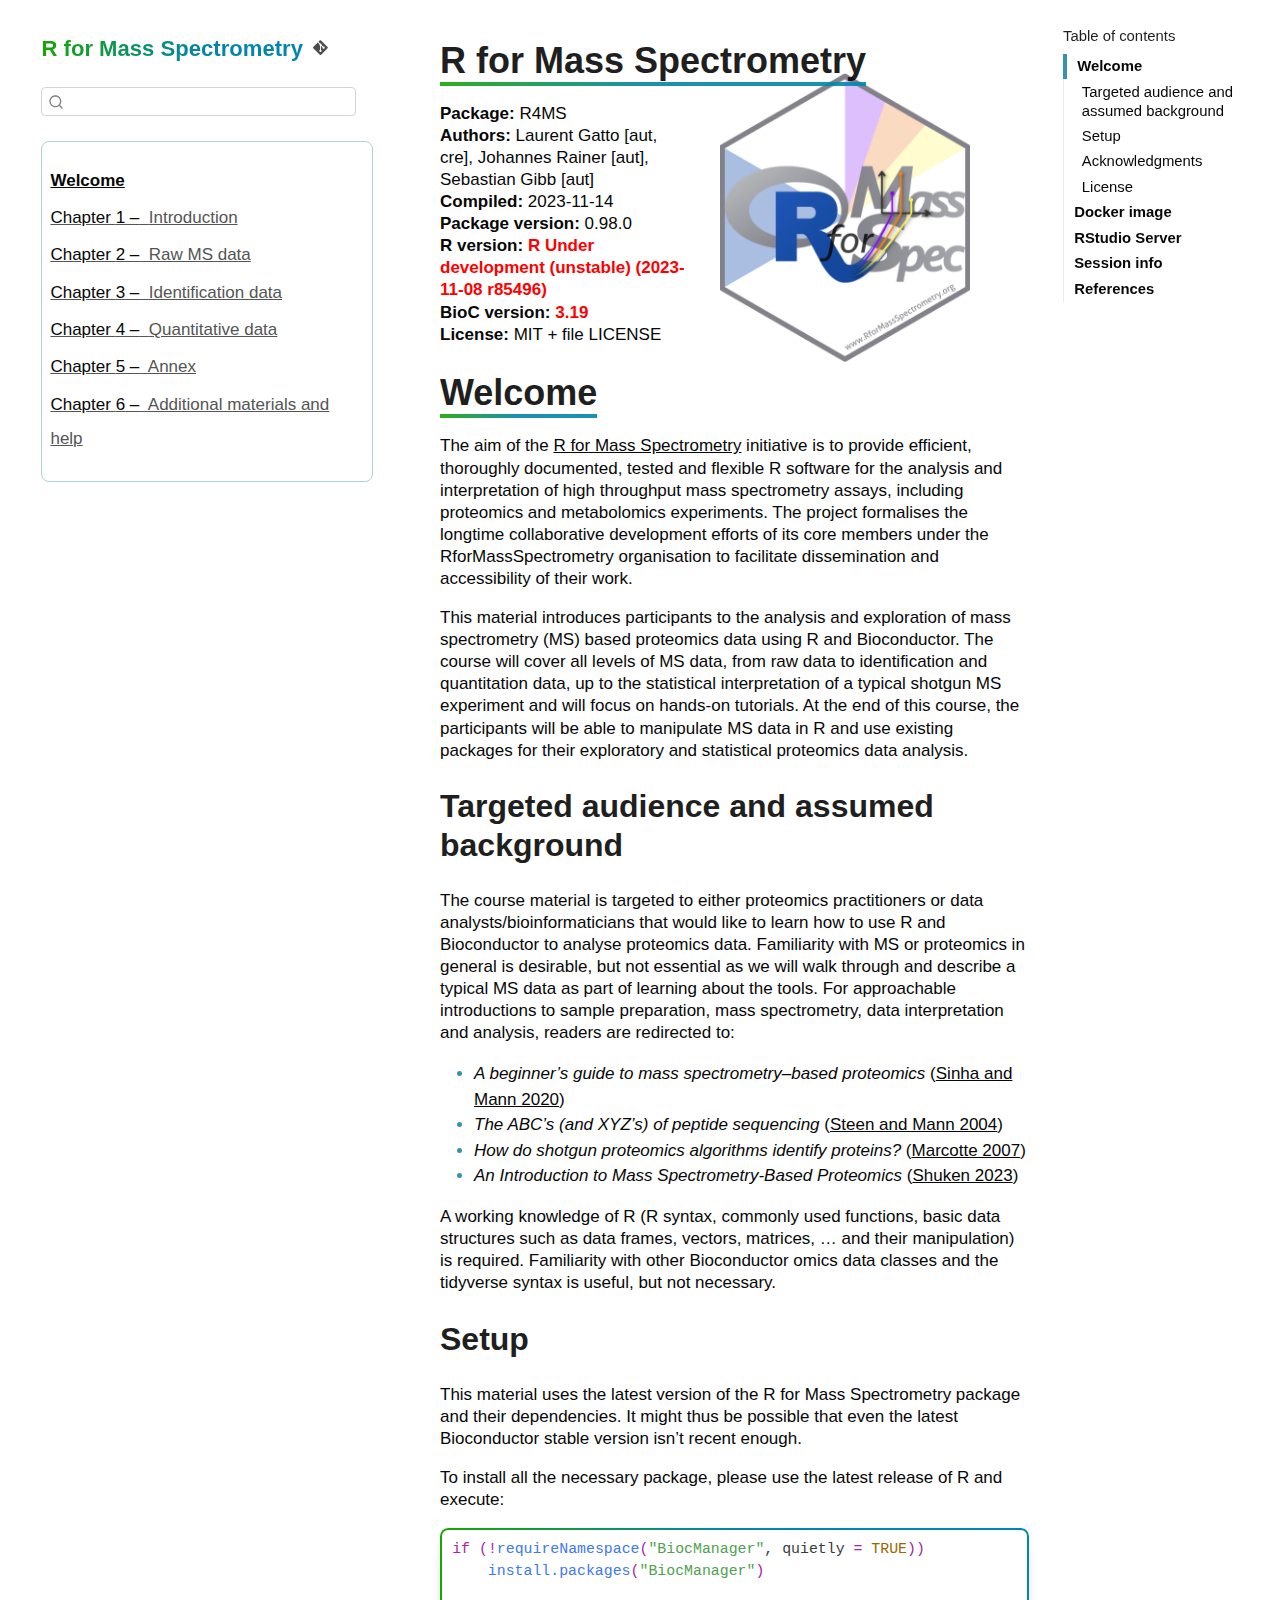
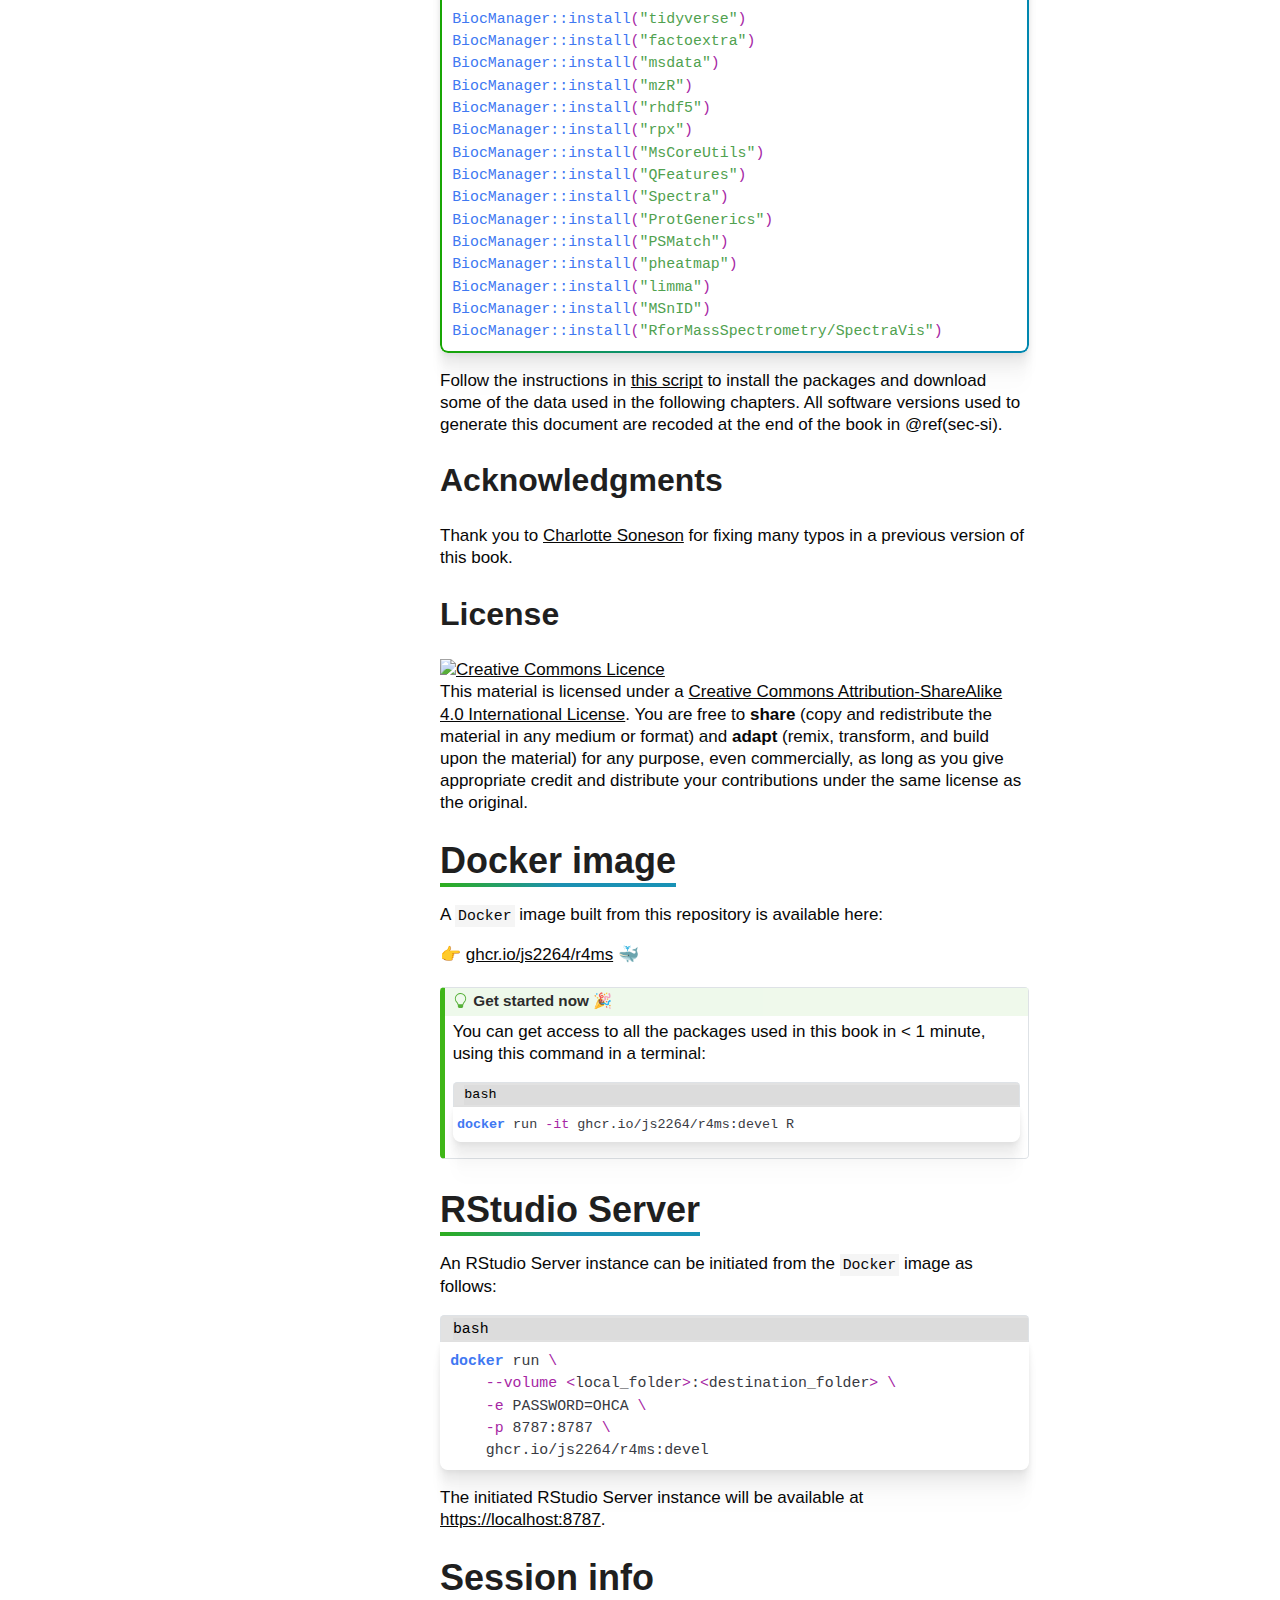
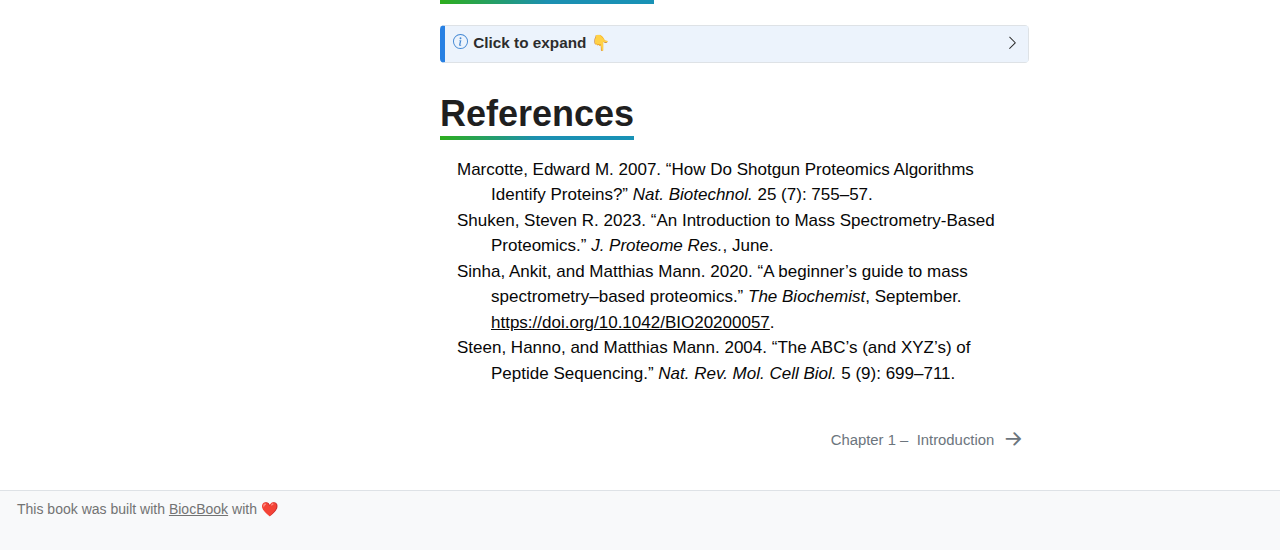
==== docs/devel/index.html @ a89a610a "Deploying to gh-pages from @ js2264/R4MS@547e86fed8ca5bc58d0b811ea98e2737c7741808 🚀" ====
<!DOCTYPE html>
<html xmlns="http://www.w3.org/1999/xhtml" lang="en" xml:lang="en"><head>
<meta http-equiv="Content-Type" content="text/html; charset=UTF-8">
<meta charset="utf-8">
<meta name="generator" content="quarto-1.3.433">
<meta name="viewport" content="width=device-width, initial-scale=1.0, user-scalable=yes">
<title>R for Mass Spectrometry</title>
<style>
code{white-space: pre-wrap;}
span.smallcaps{font-variant: small-caps;}
div.columns{display: flex; gap: min(4vw, 1.5em);}
div.column{flex: auto; overflow-x: auto;}
div.hanging-indent{margin-left: 1.5em; text-indent: -1.5em;}
ul.task-list{list-style: none;}
ul.task-list li input[type="checkbox"] {
  width: 0.8em;
  margin: 0 0.8em 0.2em -1em; /* quarto-specific, see https://github.com/quarto-dev/quarto-cli/issues/4556 */ 
  vertical-align: middle;
}
/* CSS for syntax highlighting */
pre > code.sourceCode { white-space: pre; position: relative; }
pre > code.sourceCode > span { display: inline-block; line-height: 1.25; }
pre > code.sourceCode > span:empty { height: 1.2em; }
.sourceCode { overflow: visible; }
code.sourceCode > span { color: inherit; text-decoration: inherit; }
div.sourceCode { margin: 1em 0; }
pre.sourceCode { margin: 0; }
@media screen {
div.sourceCode { overflow: auto; }
}
@media print {
pre > code.sourceCode { white-space: pre-wrap; }
pre > code.sourceCode > span { text-indent: -5em; padding-left: 5em; }
}
pre.numberSource code
  { counter-reset: source-line 0; }
pre.numberSource code > span
  { position: relative; left: -4em; counter-increment: source-line; }
pre.numberSource code > span > a:first-child::before
  { content: counter(source-line);
    position: relative; left: -1em; text-align: right; vertical-align: baseline;
    border: none; display: inline-block;
    -webkit-touch-callout: none; -webkit-user-select: none;
    -khtml-user-select: none; -moz-user-select: none;
    -ms-user-select: none; user-select: none;
    padding: 0 4px; width: 4em;
  }
pre.numberSource { margin-left: 3em;  padding-left: 4px; }
div.sourceCode
  {   }
@media screen {
pre > code.sourceCode > span > a:first-child::before { text-decoration: underline; }
}
/* CSS for citations */
div.csl-bib-body { }
div.csl-entry {
  clear: both;
}
.hanging-indent div.csl-entry {
  margin-left:2em;
  text-indent:-2em;
}
div.csl-left-margin {
  min-width:2em;
  float:left;
}
div.csl-right-inline {
  margin-left:2em;
  padding-left:1em;
}
div.csl-indent {
  margin-left: 2em;
}</style>

<script src="site_libs/quarto-nav/quarto-nav.js"></script>
<script src="site_libs/quarto-nav/headroom.min.js"></script>
<script src="site_libs/clipboard/clipboard.min.js"></script>
<script src="site_libs/quarto-search/autocomplete.umd.js"></script>
<script src="site_libs/quarto-search/fuse.min.js"></script>
<script src="site_libs/quarto-search/quarto-search.js"></script>
<meta name="quarto:offset" content="./">
<link href="./pages/introduction.html" rel="next">
<link href="./assets/favicon.png" rel="icon" type="image/png">
<script src="site_libs/quarto-html/quarto.js"></script>
<script src="site_libs/quarto-html/popper.min.js"></script>
<script src="site_libs/quarto-html/tippy.umd.min.js"></script>
<script src="site_libs/quarto-html/anchor.min.js"></script>
<link href="site_libs/quarto-html/tippy.css" rel="stylesheet">
<link href="site_libs/quarto-html/quarto-syntax-highlighting.css" rel="stylesheet" id="quarto-text-highlighting-styles">
<script src="site_libs/bootstrap/bootstrap.min.js"></script>
<link href="site_libs/bootstrap/bootstrap-icons.css" rel="stylesheet">
<link href="site_libs/bootstrap/bootstrap.min.css" rel="stylesheet" id="quarto-bootstrap" data-mode="light"><script id="quarto-search-options" type="application/json">{
  "location": "sidebar",
  "copy-button": false,
  "collapse-after": 3,
  "panel-placement": "start",
  "type": "textbox",
  "limit": 20,
  "language": {
    "search-no-results-text": "No results",
    "search-matching-documents-text": "matching documents",
    "search-copy-link-title": "Copy link to search",
    "search-hide-matches-text": "Hide additional matches",
    "search-more-match-text": "more match in this document",
    "search-more-matches-text": "more matches in this document",
    "search-clear-button-title": "Clear",
    "search-detached-cancel-button-title": "Cancel",
    "search-submit-button-title": "Submit",
    "search-label": "Search"
  }
}</script>
</head>
<body class="nav-sidebar docked">

<div id="quarto-search-results"></div>
  <header id="quarto-header" class="headroom fixed-top"><nav class="quarto-secondary-nav"><div class="container-fluid d-flex">
      <button type="button" class="quarto-btn-toggle btn" data-bs-toggle="collapse" data-bs-target="#quarto-sidebar,#quarto-sidebar-glass" aria-controls="quarto-sidebar" aria-expanded="false" aria-label="Toggle sidebar navigation" onclick="if (window.quartoToggleHeadroom) { window.quartoToggleHeadroom(); }">
        <i class="bi bi-layout-text-sidebar-reverse"></i>
      </button>
      <nav class="quarto-page-breadcrumbs" aria-label="breadcrumb"><ol class="breadcrumb"><li class="breadcrumb-item"><a href="./index.html">Welcome</a></li></ol></nav>
      <a class="flex-grow-1" role="button" data-bs-toggle="collapse" data-bs-target="#quarto-sidebar,#quarto-sidebar-glass" aria-controls="quarto-sidebar" aria-expanded="false" aria-label="Toggle sidebar navigation" onclick="if (window.quartoToggleHeadroom) { window.quartoToggleHeadroom(); }">      
      </a>
      <button type="button" class="btn quarto-search-button" aria-label="" onclick="window.quartoOpenSearch();">
        <i class="bi bi-search"></i>
      </button>
    </div>
  </nav></header><!-- content --><div id="quarto-content" class="quarto-container page-columns page-rows-contents page-layout-article">
<!-- sidebar -->
  <nav id="quarto-sidebar" class="sidebar collapse collapse-horizontal sidebar-navigation docked overflow-auto"><div class="pt-lg-2 mt-2 text-left sidebar-header">
    <div class="sidebar-title mb-0 py-0">
      <a href="./">R for Mass Spectrometry</a> 
        <div class="sidebar-tools-main">
    <div class="dropdown">
      <a href="" title="" id="quarto-navigation-tool-dropdown-0" class="quarto-navigation-tool dropdown-toggle px-1" data-bs-toggle="dropdown" aria-expanded="false" aria-label=""><i class="bi bi-git"></i></a>
      <ul class="dropdown-menu" aria-labelledby="quarto-navigation-tool-dropdown-0">
<li>
            <a class="dropdown-item sidebar-tools-main-item" href="https://github.com/js2264/R4MS/">
            Source Code
            </a>
          </li>
          <li>
            <a class="dropdown-item sidebar-tools-main-item" href="https://js2264.github.io/R4MS/docs/devel/">
            Browse version `devel`
            </a>
          </li>
      </ul>
</div>
</div>
    </div>
      </div>
        <div class="mt-2 flex-shrink-0 align-items-center">
        <div class="sidebar-search">
        <div id="quarto-search" class="" title="Search"></div>
        </div>
        </div>
    <div class="sidebar-menu-container"> 
    <ul class="list-unstyled mt-1">
<li class="sidebar-item">
  <div class="sidebar-item-container"> 
  <a href="./index.html" class="sidebar-item-text sidebar-link active">
 <span class="menu-text">Welcome</span></a>
  </div>
</li>
        <li class="sidebar-item">
  <div class="sidebar-item-container"> 
  <a href="./pages/introduction.html" class="sidebar-item-text sidebar-link">
 <span class="menu-text"><span class="chapter-number">1</span>&nbsp; <span class="chapter-title">Introduction</span></span></a>
  </div>
</li>
        <li class="sidebar-item">
  <div class="sidebar-item-container"> 
  <a href="./pages/raw-ms-data.html" class="sidebar-item-text sidebar-link">
 <span class="menu-text"><span class="chapter-number">2</span>&nbsp; <span class="chapter-title">Raw MS data</span></span></a>
  </div>
</li>
        <li class="sidebar-item">
  <div class="sidebar-item-container"> 
  <a href="./pages/20-id.html" class="sidebar-item-text sidebar-link">
 <span class="menu-text"><span class="chapter-number">3</span>&nbsp; <span class="chapter-title">Identification data</span></span></a>
  </div>
</li>
        <li class="sidebar-item">
  <div class="sidebar-item-container"> 
  <a href="./pages/30-quant.html" class="sidebar-item-text sidebar-link">
 <span class="menu-text"><span class="chapter-number">4</span>&nbsp; <span class="chapter-title">Quantitative data</span></span></a>
  </div>
</li>
        <li class="sidebar-item">
  <div class="sidebar-item-container"> 
  <a href="./pages/95-annex.html" class="sidebar-item-text sidebar-link">
 <span class="menu-text"><span class="chapter-number">5</span>&nbsp; <span class="chapter-title">Annex</span></span></a>
  </div>
</li>
        <li class="sidebar-item">
  <div class="sidebar-item-container"> 
  <a href="./pages/99-si.html" class="sidebar-item-text sidebar-link">
 <span class="menu-text"><span class="chapter-number">6</span>&nbsp; <span class="chapter-title">Additional materials and help</span></span></a>
  </div>
</li>
    </ul>
</div>
</nav><div id="quarto-sidebar-glass" data-bs-toggle="collapse" data-bs-target="#quarto-sidebar,#quarto-sidebar-glass"></div>
<!-- margin-sidebar -->
    <div id="quarto-margin-sidebar" class="sidebar margin-sidebar">
        <nav id="TOC" role="doc-toc" class="toc-active"><h2 id="toc-title">Table of contents</h2>
   
  <ul>
<li>
<a href="#welcome" id="toc-welcome" class="nav-link active" data-scroll-target="#welcome">Welcome</a>
  <ul class="collapse">
<li><a href="#targeted-audience-and-assumed-background" id="toc-targeted-audience-and-assumed-background" class="nav-link" data-scroll-target="#targeted-audience-and-assumed-background">Targeted audience and assumed background</a></li>
  <li><a href="#setup" id="toc-setup" class="nav-link" data-scroll-target="#setup">Setup</a></li>
  <li><a href="#acknowledgments" id="toc-acknowledgments" class="nav-link" data-scroll-target="#acknowledgments">Acknowledgments</a></li>
  <li><a href="#license" id="toc-license" class="nav-link" data-scroll-target="#license">License</a></li>
  </ul>
</li>
  <li><a href="#docker-image" id="toc-docker-image" class="nav-link" data-scroll-target="#docker-image">Docker image</a></li>
  <li><a href="#rstudio-server" id="toc-rstudio-server" class="nav-link" data-scroll-target="#rstudio-server">RStudio Server</a></li>
  <li><a href="#session-info" id="toc-session-info" class="nav-link" data-scroll-target="#session-info">Session info</a></li>
  <li><a href="#references" id="toc-references" class="nav-link" data-scroll-target="#references">References</a></li>
  </ul></nav>
    </div>
<!-- main -->
<main class="content" id="quarto-document-content"><header id="title-block-header" class="quarto-title-block default"><div class="quarto-title">
<h1 class="title">R for Mass Spectrometry</h1>
</div>



<div class="quarto-title-meta">

    
  
    
  </div>
  

</header><p><img src="assets/cover.png" title="R for Mass Spectrometry" class="quarto-cover-image img-fluid"></p>
<p><strong>Package:</strong> R4MS<br><strong>Authors:</strong> Laurent Gatto [aut, cre], Johannes Rainer [aut], Sebastian Gibb [aut]<br><strong>Compiled:</strong> 2023-11-14<br><strong>Package version:</strong> 0.98.0<br><strong>R version:</strong> <b style="color:red;">R Under development (unstable) (2023-11-08 r85496)</b><br><strong>BioC version:</strong> <b style="color:red;">3.19</b><br><strong>License:</strong> MIT + file LICENSE<br></p>
<section id="welcome" class="level1 unnumbered"><h1 class="unnumbered">Welcome</h1>
<p>The aim of the <a href="https://www.rformassspectrometry.org/">R for Mass Spectrometry</a> initiative is to provide efficient, thoroughly documented, tested and flexible R software for the analysis and interpretation of high throughput mass spectrometry assays, including proteomics and metabolomics experiments. The project formalises the longtime collaborative development efforts of its core members under the RforMassSpectrometry organisation to facilitate dissemination and accessibility of their work.</p>
<p>This material introduces participants to the analysis and exploration of mass spectrometry (MS) based proteomics data using R and Bioconductor. The course will cover all levels of MS data, from raw data to identification and quantitation data, up to the statistical interpretation of a typical shotgun MS experiment and will focus on hands-on tutorials. At the end of this course, the participants will be able to manipulate MS data in R and use existing packages for their exploratory and statistical proteomics data analysis.</p>
<section id="targeted-audience-and-assumed-background" class="level2 unnumbered"><h2 class="unnumbered anchored" data-anchor-id="targeted-audience-and-assumed-background">Targeted audience and assumed background</h2>
<p>The course material is targeted to either proteomics practitioners or data analysts/bioinformaticians that would like to learn how to use R and Bioconductor to analyse proteomics data. Familiarity with MS or proteomics in general is desirable, but not essential as we will walk through and describe a typical MS data as part of learning about the tools. For approachable introductions to sample preparation, mass spectrometry, data interpretation and analysis, readers are redirected to:</p>
<ul>
<li>
<em>A beginner’s guide to mass spectrometry–based proteomics</em> <span class="citation" data-cites="Sinha:2020">(<a href="#ref-Sinha:2020" role="doc-biblioref">Sinha and Mann 2020</a>)</span>
</li>
<li>
<em>The ABC’s (and XYZ’s) of peptide sequencing</em> <span class="citation" data-cites="Steen:2004">(<a href="#ref-Steen:2004" role="doc-biblioref">Steen and Mann 2004</a>)</span>
</li>
<li>
<em>How do shotgun proteomics algorithms identify proteins?</em> <span class="citation" data-cites="Marcotte:2007">(<a href="#ref-Marcotte:2007" role="doc-biblioref">Marcotte 2007</a>)</span>
</li>
<li>
<em>An Introduction to Mass Spectrometry-Based Proteomics</em> <span class="citation" data-cites="Shuken:2023">(<a href="#ref-Shuken:2023" role="doc-biblioref">Shuken 2023</a>)</span>
</li>
</ul>
<p>A working knowledge of R (R syntax, commonly used functions, basic data structures such as data frames, vectors, matrices, … and their manipulation) is required. Familiarity with other Bioconductor omics data classes and the tidyverse syntax is useful, but not necessary.</p>
</section><section id="setup" class="level2 unnumbered"><h2 class="unnumbered anchored" data-anchor-id="setup">Setup</h2>
<p>This material uses the latest version of the R for Mass Spectrometry package and their dependencies. It might thus be possible that even the latest Bioconductor stable version isn’t recent enough.</p>
<p>To install all the necessary package, please use the latest release of R and execute:</p>
<div class="cell" data-layout-align="center">
<div class="sourceCode" id="cb1"><pre class="downlit sourceCode r code-with-copy"><code class="sourceCode R"><span><span class="kw">if</span> <span class="op">(</span><span class="op">!</span><span class="fu"><a href="https://rdrr.io/r/base/ns-load.html">requireNamespace</a></span><span class="op">(</span><span class="st">"BiocManager"</span>, quietly <span class="op">=</span> <span class="cn">TRUE</span><span class="op">)</span><span class="op">)</span></span>
<span>    <span class="fu"><a href="https://rdrr.io/r/utils/install.packages.html">install.packages</a></span><span class="op">(</span><span class="st">"BiocManager"</span><span class="op">)</span></span>
<span></span>
<span><span class="fu">BiocManager</span><span class="fu">::</span><span class="fu"><a href="https://bioconductor.github.io/BiocManager/reference/install.html">install</a></span><span class="op">(</span><span class="st">"tidyverse"</span><span class="op">)</span></span>
<span><span class="fu">BiocManager</span><span class="fu">::</span><span class="fu"><a href="https://bioconductor.github.io/BiocManager/reference/install.html">install</a></span><span class="op">(</span><span class="st">"factoextra"</span><span class="op">)</span></span>
<span><span class="fu">BiocManager</span><span class="fu">::</span><span class="fu"><a href="https://bioconductor.github.io/BiocManager/reference/install.html">install</a></span><span class="op">(</span><span class="st">"msdata"</span><span class="op">)</span></span>
<span><span class="fu">BiocManager</span><span class="fu">::</span><span class="fu"><a href="https://bioconductor.github.io/BiocManager/reference/install.html">install</a></span><span class="op">(</span><span class="st">"mzR"</span><span class="op">)</span></span>
<span><span class="fu">BiocManager</span><span class="fu">::</span><span class="fu"><a href="https://bioconductor.github.io/BiocManager/reference/install.html">install</a></span><span class="op">(</span><span class="st">"rhdf5"</span><span class="op">)</span></span>
<span><span class="fu">BiocManager</span><span class="fu">::</span><span class="fu"><a href="https://bioconductor.github.io/BiocManager/reference/install.html">install</a></span><span class="op">(</span><span class="st">"rpx"</span><span class="op">)</span></span>
<span><span class="fu">BiocManager</span><span class="fu">::</span><span class="fu"><a href="https://bioconductor.github.io/BiocManager/reference/install.html">install</a></span><span class="op">(</span><span class="st">"MsCoreUtils"</span><span class="op">)</span></span>
<span><span class="fu">BiocManager</span><span class="fu">::</span><span class="fu"><a href="https://bioconductor.github.io/BiocManager/reference/install.html">install</a></span><span class="op">(</span><span class="st">"QFeatures"</span><span class="op">)</span></span>
<span><span class="fu">BiocManager</span><span class="fu">::</span><span class="fu"><a href="https://bioconductor.github.io/BiocManager/reference/install.html">install</a></span><span class="op">(</span><span class="st">"Spectra"</span><span class="op">)</span></span>
<span><span class="fu">BiocManager</span><span class="fu">::</span><span class="fu"><a href="https://bioconductor.github.io/BiocManager/reference/install.html">install</a></span><span class="op">(</span><span class="st">"ProtGenerics"</span><span class="op">)</span></span>
<span><span class="fu">BiocManager</span><span class="fu">::</span><span class="fu"><a href="https://bioconductor.github.io/BiocManager/reference/install.html">install</a></span><span class="op">(</span><span class="st">"PSMatch"</span><span class="op">)</span></span>
<span><span class="fu">BiocManager</span><span class="fu">::</span><span class="fu"><a href="https://bioconductor.github.io/BiocManager/reference/install.html">install</a></span><span class="op">(</span><span class="st">"pheatmap"</span><span class="op">)</span></span>
<span><span class="fu">BiocManager</span><span class="fu">::</span><span class="fu"><a href="https://bioconductor.github.io/BiocManager/reference/install.html">install</a></span><span class="op">(</span><span class="st">"limma"</span><span class="op">)</span></span>
<span><span class="fu">BiocManager</span><span class="fu">::</span><span class="fu"><a href="https://bioconductor.github.io/BiocManager/reference/install.html">install</a></span><span class="op">(</span><span class="st">"MSnID"</span><span class="op">)</span></span>
<span><span class="fu">BiocManager</span><span class="fu">::</span><span class="fu"><a href="https://bioconductor.github.io/BiocManager/reference/install.html">install</a></span><span class="op">(</span><span class="st">"RforMassSpectrometry/SpectraVis"</span><span class="op">)</span></span></code><button title="Copy to Clipboard" class="code-copy-button"><i class="bi"></i></button></pre></div>
</div>
<p>Follow the instructions in <a href="https://gist.github.com/lgatto/b1875458ed4e478ff6e87ce3b346352e">this script</a> to install the packages and download some of the data used in the following chapters. All software versions used to generate this document are recoded at the end of the book in @ref(sec-si).</p>
</section><section id="acknowledgments" class="level2 unnumbered"><h2 class="unnumbered anchored" data-anchor-id="acknowledgments">Acknowledgments</h2>
<p>Thank you to <a href="https://github.com/csoneson">Charlotte Soneson</a> for fixing many typos in a previous version of this book.</p>
</section><section id="license" class="level2 unnumbered"><h2 class="unnumbered anchored" data-anchor-id="license">License</h2>
<p><a rel="license" href="http://creativecommons.org/licenses/by-sa/4.0/"><img alt="Creative Commons Licence" style="border-width:0" src="https://i.creativecommons.org/l/by-sa/4.0/88x31.png"></a><br>This material is licensed under a <a rel="license" href="http://creativecommons.org/licenses/by-sa/4.0/">Creative Commons Attribution-ShareAlike 4.0 International License</a>. You are free to <strong>share</strong> (copy and redistribute the material in any medium or format) and <strong>adapt</strong> (remix, transform, and build upon the material) for any purpose, even commercially, as long as you give appropriate credit and distribute your contributions under the same license as the original.</p>
</section></section><section id="docker-image" class="level1 unnumbered"><h1 class="unnumbered">Docker image</h1>
<p>A <code>Docker</code> image built from this repository is available here:</p>
<p>👉 <a href="https://ghcr.io/js2264/r4ms">ghcr.io/js2264/r4ms</a> 🐳</p>
<div class="callout callout-style-default callout-tip callout-titled">
<div class="callout-header d-flex align-content-center">
<div class="callout-icon-container">
<i class="callout-icon"></i>
</div>
<div class="callout-title-container flex-fill">
Get started now 🎉
</div>
</div>
<div class="callout-body-container callout-body">
<p>You can get access to all the packages used in this book in &lt; 1 minute, using this command in a terminal:</p>
<div class="cell" data-layout-align="center">
<div class="code-with-filename">
<div class="code-with-filename-file">
<pre><strong>bash</strong></pre>
</div>
<div class="sourceCode cell-code" id="cb2"><pre class="sourceCode sh code-with-copy"><code class="sourceCode bash"><span id="cb2-1"><a href="#cb2-1" aria-hidden="true" tabindex="-1"></a><span class="ex">docker</span> run <span class="at">-it</span> ghcr.io/js2264/r4ms:devel R</span></code><button title="Copy to Clipboard" class="code-copy-button"><i class="bi"></i></button></pre></div>
</div>
</div>
</div>
</div>
</section><section id="rstudio-server" class="level1 unnumbered"><h1 class="unnumbered">RStudio Server</h1>
<p>An RStudio Server instance can be initiated from the <code>Docker</code> image as follows:</p>
<div class="cell" data-layout-align="center">
<div class="code-with-filename">
<div class="code-with-filename-file">
<pre><strong>bash</strong></pre>
</div>
<div class="sourceCode cell-code" id="cb3"><pre class="sourceCode sh code-with-copy"><code class="sourceCode bash"><span id="cb3-1"><a href="#cb3-1" aria-hidden="true" tabindex="-1"></a><span class="ex">docker</span> run <span class="dt">\</span></span>
<span id="cb3-2"><a href="#cb3-2" aria-hidden="true" tabindex="-1"></a>    <span class="at">--volume</span> <span class="op">&lt;</span>local_folder<span class="op">&gt;</span>:<span class="op">&lt;</span>destination_folder<span class="op">&gt;</span> <span class="dt">\</span></span>
<span id="cb3-3"><a href="#cb3-3" aria-hidden="true" tabindex="-1"></a>    <span class="at">-e</span> PASSWORD=OHCA <span class="dt">\</span></span>
<span id="cb3-4"><a href="#cb3-4" aria-hidden="true" tabindex="-1"></a>    <span class="at">-p</span> 8787:8787 <span class="dt">\</span></span>
<span id="cb3-5"><a href="#cb3-5" aria-hidden="true" tabindex="-1"></a>    ghcr.io/js2264/r4ms:devel</span></code><button title="Copy to Clipboard" class="code-copy-button"><i class="bi"></i></button></pre></div>
</div>
</div>
<p>The initiated RStudio Server instance will be available at <a href="https://localhost:8787">https://localhost:8787</a>.</p>
</section><section id="session-info" class="level1 unnumbered"><h1 class="unnumbered">Session info</h1>
<div class="callout callout-style-default callout-note callout-titled">
<div class="callout-header d-flex align-content-center" data-bs-toggle="collapse" data-bs-target=".callout-2-contents" aria-controls="callout-2" aria-expanded="false" aria-label="Toggle callout">
<div class="callout-icon-container">
<i class="callout-icon"></i>
</div>
<div class="callout-title-container flex-fill">
Click to expand 👇
</div>
<div class="callout-btn-toggle d-inline-block border-0 py-1 ps-1 pe-0 float-end"><i class="callout-toggle"></i></div>
</div>
<div id="callout-2" class="callout-2-contents callout-collapse collapse">
<div class="callout-body-container callout-body">
<div class="cell" data-layout-align="center">
<div class="sourceCode" id="cb4"><pre class="downlit sourceCode r code-with-copy"><code class="sourceCode R"><span><span class="fu">sessioninfo</span><span class="fu">::</span><span class="fu"><a href="https://r-lib.github.io/sessioninfo/reference/session_info.html">session_info</a></span><span class="op">(</span></span>
<span>    <span class="fu"><a href="https://rdrr.io/r/utils/installed.packages.html">installed.packages</a></span><span class="op">(</span><span class="op">)</span><span class="op">[</span>,<span class="st">"Package"</span><span class="op">]</span>, </span>
<span>    include_base <span class="op">=</span> <span class="cn">TRUE</span></span>
<span><span class="op">)</span></span>
<span><span class="co">##  ─ Session info ────────────────────────────────────────────────────────────</span></span>
<span><span class="co">##   setting  value</span></span>
<span><span class="co">##   version  R Under development (unstable) (2023-11-08 r85496)</span></span>
<span><span class="co">##   os       Ubuntu 22.04.3 LTS</span></span>
<span><span class="co">##   system   x86_64, linux-gnu</span></span>
<span><span class="co">##   ui       X11</span></span>
<span><span class="co">##   language (EN)</span></span>
<span><span class="co">##   collate  C</span></span>
<span><span class="co">##   ctype    en_US.UTF-8</span></span>
<span><span class="co">##   tz       Etc/UTC</span></span>
<span><span class="co">##   date     2023-11-14</span></span>
<span><span class="co">##   pandoc   3.1.1 @ /usr/local/bin/ (via rmarkdown)</span></span>
<span><span class="co">##  </span></span>
<span><span class="co">##  ─ Packages ────────────────────────────────────────────────────────────────</span></span>
<span><span class="co">##   package                * version    date (UTC) lib source</span></span>
<span><span class="co">##   abind                    1.4-5      2016-07-21 [2] CRAN (R 4.4.0)</span></span>
<span><span class="co">##   affy                     1.81.0     2023-10-24 [2] Bioconductor</span></span>
<span><span class="co">##   affyio                   1.73.0     2023-10-24 [2] Bioconductor</span></span>
<span><span class="co">##   AnnotationDbi            1.65.2     2023-11-03 [2] Bioconductor</span></span>
<span><span class="co">##   AnnotationFilter         1.27.0     2023-10-24 [2] Bioconductor</span></span>
<span><span class="co">##   AnnotationHub            3.11.0     2023-10-25 [2] Bioconductor</span></span>
<span><span class="co">##   askpass                  1.2.0      2023-09-03 [2] CRAN (R 4.4.0)</span></span>
<span><span class="co">##   available                1.1.0      2022-07-10 [2] CRAN (R 4.4.0)</span></span>
<span><span class="co">##   backports                1.4.1      2021-12-13 [2] CRAN (R 4.4.0)</span></span>
<span><span class="co">##   base                   * 4.4.0      2023-11-09 [3] local</span></span>
<span><span class="co">##   base64enc                0.1-3      2015-07-28 [2] CRAN (R 4.4.0)</span></span>
<span><span class="co">##   BH                       1.81.0-1   2023-01-22 [2] CRAN (R 4.4.0)</span></span>
<span><span class="co">##   Biobase                * 2.63.0     2023-10-24 [2] Bioconductor</span></span>
<span><span class="co">##   BiocBaseUtils            1.5.0      2023-10-24 [2] Bioconductor</span></span>
<span><span class="co">##   BiocBook                 1.1.0      2023-10-25 [2] Bioconductor</span></span>
<span><span class="co">##   BiocCheck                1.39.0     2023-10-24 [2] Bioconductor</span></span>
<span><span class="co">##   BiocFileCache            2.11.1     2023-10-26 [2] Bioconductor</span></span>
<span><span class="co">##   BiocGenerics           * 0.49.1     2023-11-01 [2] Bioconductor</span></span>
<span><span class="co">##   BiocManager              1.30.22    2023-08-08 [2] CRAN (R 4.4.0)</span></span>
<span><span class="co">##   BiocParallel           * 1.37.0     2023-10-24 [2] Bioconductor</span></span>
<span><span class="co">##   BiocStyle              * 2.31.0     2023-10-24 [2] Bioconductor</span></span>
<span><span class="co">##   BiocVersion              3.19.1     2023-10-26 [2] Bioconductor</span></span>
<span><span class="co">##   biocViews                1.71.1     2023-10-25 [2] Bioconductor</span></span>
<span><span class="co">##   Biostrings               2.71.1     2023-10-25 [2] Bioconductor</span></span>
<span><span class="co">##   bit                      4.0.5      2022-11-15 [2] CRAN (R 4.4.0)</span></span>
<span><span class="co">##   bit64                    4.0.5      2020-08-30 [2] CRAN (R 4.4.0)</span></span>
<span><span class="co">##   bitops                   1.0-7      2021-04-24 [2] CRAN (R 4.4.0)</span></span>
<span><span class="co">##   blob                     1.2.4      2023-03-17 [2] CRAN (R 4.4.0)</span></span>
<span><span class="co">##   bookdown                 0.36       2023-10-16 [2] CRAN (R 4.4.0)</span></span>
<span><span class="co">##   boot                     1.3-28.1   2022-11-22 [3] CRAN (R 4.4.0)</span></span>
<span><span class="co">##   brew                     1.0-8      2022-09-29 [2] CRAN (R 4.4.0)</span></span>
<span><span class="co">##   brio                     1.1.3      2021-11-30 [2] CRAN (R 4.4.0)</span></span>
<span><span class="co">##   broom                    1.0.5      2023-06-09 [2] CRAN (R 4.4.0)</span></span>
<span><span class="co">##   bslib                    0.5.1      2023-08-11 [2] CRAN (R 4.4.0)</span></span>
<span><span class="co">##   cachem                   1.0.8      2023-05-01 [2] CRAN (R 4.4.0)</span></span>
<span><span class="co">##   callr                    3.7.3      2022-11-02 [2] CRAN (R 4.4.0)</span></span>
<span><span class="co">##   car                      3.1-2      2023-03-30 [2] CRAN (R 4.4.0)</span></span>
<span><span class="co">##   carData                  3.0-5      2022-01-06 [2] CRAN (R 4.4.0)</span></span>
<span><span class="co">##   caTools                  1.18.2     2021-03-28 [2] CRAN (R 4.4.0)</span></span>
<span><span class="co">##   cellranger               1.1.0      2016-07-27 [2] CRAN (R 4.4.0)</span></span>
<span><span class="co">##   class                    7.3-22     2023-05-03 [3] CRAN (R 4.4.0)</span></span>
<span><span class="co">##   cli                      3.6.1      2023-03-23 [2] CRAN (R 4.4.0)</span></span>
<span><span class="co">##   clipr                    0.8.0      2022-02-22 [2] CRAN (R 4.4.0)</span></span>
<span><span class="co">##   clisymbols               1.2.0      2017-05-21 [2] CRAN (R 4.4.0)</span></span>
<span><span class="co">##   clue                     0.3-65     2023-09-23 [2] CRAN (R 4.4.0)</span></span>
<span><span class="co">##   cluster                  2.1.4      2022-08-22 [3] CRAN (R 4.4.0)</span></span>
<span><span class="co">##   codetools                0.2-19     2023-02-01 [3] CRAN (R 4.4.0)</span></span>
<span><span class="co">##   colorspace               2.1-0      2023-01-23 [2] CRAN (R 4.4.0)</span></span>
<span><span class="co">##   commonmark               1.9.0      2023-03-17 [2] CRAN (R 4.4.0)</span></span>
<span><span class="co">##   compiler                 4.4.0      2023-11-09 [3] local</span></span>
<span><span class="co">##   conflicted               1.2.0      2023-02-01 [2] CRAN (R 4.4.0)</span></span>
<span><span class="co">##   corrplot                 0.92       2021-11-18 [2] CRAN (R 4.4.0)</span></span>
<span><span class="co">##   cowplot                  1.1.1      2020-12-30 [2] CRAN (R 4.4.0)</span></span>
<span><span class="co">##   cpp11                    0.4.6      2023-08-10 [2] CRAN (R 4.4.0)</span></span>
<span><span class="co">##   crayon                   1.5.2      2022-09-29 [2] CRAN (R 4.4.0)</span></span>
<span><span class="co">##   credentials              2.0.1      2023-09-06 [2] CRAN (R 4.4.0)</span></span>
<span><span class="co">##   crosstalk                1.2.0      2021-11-04 [2] CRAN (R 4.4.0)</span></span>
<span><span class="co">##   curl                     5.1.0      2023-10-02 [2] CRAN (R 4.4.0)</span></span>
<span><span class="co">##   data.table               1.14.8     2023-02-17 [2] CRAN (R 4.4.0)</span></span>
<span><span class="co">##   datasets               * 4.4.0      2023-11-09 [3] local</span></span>
<span><span class="co">##   DBI                      1.1.3      2022-06-18 [2] CRAN (R 4.4.0)</span></span>
<span><span class="co">##   dbplyr                   2.4.0      2023-10-26 [2] CRAN (R 4.4.0)</span></span>
<span><span class="co">##   DelayedArray             0.29.0     2023-10-24 [2] Bioconductor</span></span>
<span><span class="co">##   dendextend               1.17.1     2023-03-25 [2] CRAN (R 4.4.0)</span></span>
<span><span class="co">##   desc                     1.4.2      2022-09-08 [2] CRAN (R 4.4.0)</span></span>
<span><span class="co">##   devtools                 2.4.5      2022-10-11 [2] CRAN (R 4.4.0)</span></span>
<span><span class="co">##   diffobj                  0.3.5      2021-10-05 [2] CRAN (R 4.4.0)</span></span>
<span><span class="co">##   digest                   0.6.33     2023-07-07 [2] CRAN (R 4.4.0)</span></span>
<span><span class="co">##   docopt                   0.7.1      2020-06-24 [2] CRAN (R 4.4.0)</span></span>
<span><span class="co">##   doParallel               1.0.17     2022-02-07 [2] CRAN (R 4.4.0)</span></span>
<span><span class="co">##   downlit                  0.4.3      2023-06-29 [2] CRAN (R 4.4.0)</span></span>
<span><span class="co">##   dplyr                    1.1.3      2023-09-03 [2] CRAN (R 4.4.0)</span></span>
<span><span class="co">##   DT                       0.30       2023-10-05 [2] CRAN (R 4.4.0)</span></span>
<span><span class="co">##   dtplyr                   1.3.1      2023-03-22 [2] CRAN (R 4.4.0)</span></span>
<span><span class="co">##   edgeR                    4.1.1      2023-10-29 [2] Bioconductor</span></span>
<span><span class="co">##   ellipse                  0.5.0      2023-07-20 [2] CRAN (R 4.4.0)</span></span>
<span><span class="co">##   ellipsis                 0.3.2      2021-04-29 [2] CRAN (R 4.4.0)</span></span>
<span><span class="co">##   emmeans                  1.8.9      2023-10-17 [2] CRAN (R 4.4.0)</span></span>
<span><span class="co">##   estimability             1.4.1      2022-08-05 [2] CRAN (R 4.4.0)</span></span>
<span><span class="co">##   evaluate                 0.23       2023-11-01 [2] CRAN (R 4.4.0)</span></span>
<span><span class="co">##   factoextra               1.0.7      2020-04-01 [2] CRAN (R 4.4.0)</span></span>
<span><span class="co">##   FactoMineR               2.9        2023-10-12 [2] CRAN (R 4.4.0)</span></span>
<span><span class="co">##   fansi                    1.0.5      2023-10-08 [2] CRAN (R 4.4.0)</span></span>
<span><span class="co">##   farver                   2.1.1      2022-07-06 [2] CRAN (R 4.4.0)</span></span>
<span><span class="co">##   fastmap                  1.1.1      2023-02-24 [2] CRAN (R 4.4.0)</span></span>
<span><span class="co">##   filelock                 1.0.2      2018-10-05 [2] CRAN (R 4.4.0)</span></span>
<span><span class="co">##   flashClust               1.01-2     2012-08-21 [2] CRAN (R 4.4.0)</span></span>
<span><span class="co">##   fontawesome              0.5.2      2023-08-19 [2] CRAN (R 4.4.0)</span></span>
<span><span class="co">##   forcats                  1.0.0      2023-01-29 [2] CRAN (R 4.4.0)</span></span>
<span><span class="co">##   foreach                  1.5.2      2022-02-02 [2] CRAN (R 4.4.0)</span></span>
<span><span class="co">##   foreign                  0.8-85     2023-09-09 [3] CRAN (R 4.4.0)</span></span>
<span><span class="co">##   formatR                  1.14       2023-01-17 [2] CRAN (R 4.4.0)</span></span>
<span><span class="co">##   fs                       1.6.3      2023-07-20 [2] CRAN (R 4.4.0)</span></span>
<span><span class="co">##   futile.logger            1.4.3      2016-07-10 [2] CRAN (R 4.4.0)</span></span>
<span><span class="co">##   futile.options           1.0.1      2018-04-20 [2] CRAN (R 4.4.0)</span></span>
<span><span class="co">##   gargle                   1.5.2      2023-07-20 [2] CRAN (R 4.4.0)</span></span>
<span><span class="co">##   generics                 0.1.3      2022-07-05 [2] CRAN (R 4.4.0)</span></span>
<span><span class="co">##   GenomeInfoDb           * 1.39.1     2023-11-08 [2] Bioconductor</span></span>
<span><span class="co">##   GenomeInfoDbData         1.2.11     2023-11-14 [2] Bioconductor</span></span>
<span><span class="co">##   GenomicRanges          * 1.55.1     2023-10-29 [2] Bioconductor</span></span>
<span><span class="co">##   gert                     2.0.0      2023-09-26 [2] CRAN (R 4.4.0)</span></span>
<span><span class="co">##   ggplot2                  3.4.4      2023-10-12 [2] CRAN (R 4.4.0)</span></span>
<span><span class="co">##   ggpubr                   0.6.0      2023-02-10 [2] CRAN (R 4.4.0)</span></span>
<span><span class="co">##   ggrepel                  0.9.4      2023-10-13 [2] CRAN (R 4.4.0)</span></span>
<span><span class="co">##   ggsci                    3.0.0      2023-03-08 [2] CRAN (R 4.4.0)</span></span>
<span><span class="co">##   ggsignif                 0.6.4      2022-10-13 [2] CRAN (R 4.4.0)</span></span>
<span><span class="co">##   gh                       1.4.0      2023-02-22 [2] CRAN (R 4.4.0)</span></span>
<span><span class="co">##   gitcreds                 0.1.2      2022-09-08 [2] CRAN (R 4.4.0)</span></span>
<span><span class="co">##   glue                     1.6.2      2022-02-24 [2] CRAN (R 4.4.0)</span></span>
<span><span class="co">##   googledrive              2.1.1      2023-06-11 [2] CRAN (R 4.4.0)</span></span>
<span><span class="co">##   googlesheets4            1.1.1      2023-06-11 [2] CRAN (R 4.4.0)</span></span>
<span><span class="co">##   gplots                   3.1.3      2022-04-25 [2] CRAN (R 4.4.0)</span></span>
<span><span class="co">##   graph                    1.81.0     2023-10-24 [2] Bioconductor</span></span>
<span><span class="co">##   graphics               * 4.4.0      2023-11-09 [3] local</span></span>
<span><span class="co">##   grDevices              * 4.4.0      2023-11-09 [3] local</span></span>
<span><span class="co">##   grid                     4.4.0      2023-11-09 [3] local</span></span>
<span><span class="co">##   gridExtra                2.3        2017-09-09 [2] CRAN (R 4.4.0)</span></span>
<span><span class="co">##   gtable                   0.3.4      2023-08-21 [2] CRAN (R 4.4.0)</span></span>
<span><span class="co">##   gtools                   3.9.4      2022-11-27 [2] CRAN (R 4.4.0)</span></span>
<span><span class="co">##   haven                    2.5.3      2023-06-30 [2] CRAN (R 4.4.0)</span></span>
<span><span class="co">##   highr                    0.10       2022-12-22 [2] CRAN (R 4.4.0)</span></span>
<span><span class="co">##   hms                      1.1.3      2023-03-21 [2] CRAN (R 4.4.0)</span></span>
<span><span class="co">##   htmltools                0.5.7      2023-11-03 [2] CRAN (R 4.4.0)</span></span>
<span><span class="co">##   htmlwidgets              1.6.2      2023-03-17 [2] CRAN (R 4.4.0)</span></span>
<span><span class="co">##   httpuv                   1.6.12     2023-10-23 [2] CRAN (R 4.4.0)</span></span>
<span><span class="co">##   httr                     1.4.7      2023-08-15 [2] CRAN (R 4.4.0)</span></span>
<span><span class="co">##   httr2                    1.0.0      2023-11-14 [2] CRAN (R 4.4.0)</span></span>
<span><span class="co">##   ids                      1.0.1      2017-05-31 [2] CRAN (R 4.4.0)</span></span>
<span><span class="co">##   igraph                   1.5.1      2023-08-10 [2] CRAN (R 4.4.0)</span></span>
<span><span class="co">##   impute                   1.77.0     2023-10-24 [2] Bioconductor</span></span>
<span><span class="co">##   ini                      0.3.1      2018-05-20 [2] CRAN (R 4.4.0)</span></span>
<span><span class="co">##   interactiveDisplayBase   1.41.0     2023-10-24 [2] Bioconductor</span></span>
<span><span class="co">##   IRanges                * 2.37.0     2023-10-24 [2] Bioconductor</span></span>
<span><span class="co">##   isoband                  0.2.7      2022-12-20 [2] CRAN (R 4.4.0)</span></span>
<span><span class="co">##   iterators                1.0.14     2022-02-05 [2] CRAN (R 4.4.0)</span></span>
<span><span class="co">##   janeaustenr              1.0.0      2022-08-26 [2] CRAN (R 4.4.0)</span></span>
<span><span class="co">##   jquerylib                0.1.4      2021-04-26 [2] CRAN (R 4.4.0)</span></span>
<span><span class="co">##   jsonlite                 1.8.7      2023-06-29 [2] CRAN (R 4.4.0)</span></span>
<span><span class="co">##   KEGGREST                 1.43.0     2023-10-24 [2] Bioconductor</span></span>
<span><span class="co">##   KernSmooth               2.23-22    2023-07-10 [3] CRAN (R 4.4.0)</span></span>
<span><span class="co">##   knitr                    1.45       2023-10-30 [2] CRAN (R 4.4.0)</span></span>
<span><span class="co">##   labeling                 0.4.3      2023-08-29 [2] CRAN (R 4.4.0)</span></span>
<span><span class="co">##   lambda.r                 1.2.4      2019-09-18 [2] CRAN (R 4.4.0)</span></span>
<span><span class="co">##   later                    1.3.1      2023-05-02 [2] CRAN (R 4.4.0)</span></span>
<span><span class="co">##   lattice                  0.22-5     2023-10-24 [3] CRAN (R 4.4.0)</span></span>
<span><span class="co">##   lazyeval                 0.2.2      2019-03-15 [2] CRAN (R 4.4.0)</span></span>
<span><span class="co">##   leaps                    3.1        2020-01-16 [2] CRAN (R 4.4.0)</span></span>
<span><span class="co">##   lifecycle                1.0.4      2023-11-07 [2] CRAN (R 4.4.0)</span></span>
<span><span class="co">##   limma                    3.59.1     2023-10-30 [2] Bioconductor</span></span>
<span><span class="co">##   littler                  0.3.18     2023-03-26 [2] CRAN (R 4.4.0)</span></span>
<span><span class="co">##   lme4                     1.1-35.1   2023-11-05 [2] CRAN (R 4.4.0)</span></span>
<span><span class="co">##   locfit                   1.5-9.8    2023-06-11 [2] CRAN (R 4.4.0)</span></span>
<span><span class="co">##   lubridate                1.9.3      2023-09-27 [2] CRAN (R 4.4.0)</span></span>
<span><span class="co">##   magrittr                 2.0.3      2022-03-30 [2] CRAN (R 4.4.0)</span></span>
<span><span class="co">##   MALDIquant               1.22.1     2023-03-20 [2] CRAN (R 4.4.0)</span></span>
<span><span class="co">##   MASS                     7.3-60.1   2023-11-09 [3] local</span></span>
<span><span class="co">##   Matrix                   1.6-2      2023-11-08 [3] CRAN (R 4.4.0)</span></span>
<span><span class="co">##   MatrixGenerics         * 1.15.0     2023-10-24 [2] Bioconductor</span></span>
<span><span class="co">##   MatrixModels             0.5-3      2023-11-06 [2] CRAN (R 4.4.0)</span></span>
<span><span class="co">##   matrixStats            * 1.1.0      2023-11-07 [2] CRAN (R 4.4.0)</span></span>
<span><span class="co">##   memoise                  2.0.1      2021-11-26 [2] CRAN (R 4.4.0)</span></span>
<span><span class="co">##   MetaboCoreUtils          1.11.0     2023-11-03 [2] Bioconductor</span></span>
<span><span class="co">##   methods                * 4.4.0      2023-11-09 [3] local</span></span>
<span><span class="co">##   mgcv                     1.9-0      2023-07-11 [3] CRAN (R 4.4.0)</span></span>
<span><span class="co">##   mime                     0.12       2021-09-28 [2] CRAN (R 4.4.0)</span></span>
<span><span class="co">##   miniUI                   0.1.1.1    2018-05-18 [2] CRAN (R 4.4.0)</span></span>
<span><span class="co">##   minqa                    1.2.6      2023-09-11 [2] CRAN (R 4.4.0)</span></span>
<span><span class="co">##   modelr                   0.1.11     2023-03-22 [2] CRAN (R 4.4.0)</span></span>
<span><span class="co">##   MsCoreUtils            * 1.15.1     2023-11-03 [2] Bioconductor</span></span>
<span><span class="co">##   msdata                   0.43.0     2023-10-26 [2] Bioconductor</span></span>
<span><span class="co">##   msmbstyle                0.0.22     2023-11-14 [2] Github (grimbough/msmbstyle@322f487)</span></span>
<span><span class="co">##   msmsEDA                  1.41.0     2023-11-03 [2] Bioconductor</span></span>
<span><span class="co">##   msmsTests                1.41.0     2023-11-03 [2] Bioconductor</span></span>
<span><span class="co">##   MSnbase                  2.29.1     2023-11-06 [2] Bioconductor</span></span>
<span><span class="co">##   MSnID                    1.37.0     2023-11-03 [2] Bioconductor</span></span>
<span><span class="co">##   multcompView             0.1-9      2023-04-09 [2] CRAN (R 4.4.0)</span></span>
<span><span class="co">##   MultiAssayExperiment   * 1.29.0     2023-10-24 [2] Bioconductor</span></span>
<span><span class="co">##   munsell                  0.5.0      2018-06-12 [2] CRAN (R 4.4.0)</span></span>
<span><span class="co">##   mvtnorm                  1.2-3      2023-08-25 [2] CRAN (R 4.4.0)</span></span>
<span><span class="co">##   mzID                     1.41.0     2023-10-24 [2] Bioconductor</span></span>
<span><span class="co">##   mzR                    * 2.37.0     2023-10-24 [2] Bioconductor</span></span>
<span><span class="co">##   ncdf4                    1.21       2023-01-07 [2] CRAN (R 4.4.0)</span></span>
<span><span class="co">##   nlme                     3.1-163    2023-08-09 [3] CRAN (R 4.4.0)</span></span>
<span><span class="co">##   nloptr                   2.0.3      2022-05-26 [2] CRAN (R 4.4.0)</span></span>
<span><span class="co">##   nnet                     7.3-19     2023-05-03 [3] CRAN (R 4.4.0)</span></span>
<span><span class="co">##   numDeriv                 2016.8-1.1 2019-06-06 [2] CRAN (R 4.4.0)</span></span>
<span><span class="co">##   openssl                  2.1.1      2023-09-25 [2] CRAN (R 4.4.0)</span></span>
<span><span class="co">##   packrat                  0.9.2      2023-09-05 [2] CRAN (R 4.4.0)</span></span>
<span><span class="co">##   parallel                 4.4.0      2023-11-09 [3] local</span></span>
<span><span class="co">##   patchwork                1.1.3      2023-08-14 [2] CRAN (R 4.4.0)</span></span>
<span><span class="co">##   pbkrtest                 0.5.2      2023-01-19 [2] CRAN (R 4.4.0)</span></span>
<span><span class="co">##   pcaMethods               1.95.0     2023-10-24 [2] Bioconductor</span></span>
<span><span class="co">##   pheatmap                 1.0.12     2019-01-04 [2] CRAN (R 4.4.0)</span></span>
<span><span class="co">##   pillar                   1.9.0      2023-03-22 [2] CRAN (R 4.4.0)</span></span>
<span><span class="co">##   pkgbuild                 1.4.2      2023-06-26 [2] CRAN (R 4.4.0)</span></span>
<span><span class="co">##   pkgconfig                2.0.3      2019-09-22 [2] CRAN (R 4.4.0)</span></span>
<span><span class="co">##   pkgdown                  2.0.7      2022-12-14 [2] CRAN (R 4.4.0)</span></span>
<span><span class="co">##   pkgload                  1.3.3      2023-09-22 [2] CRAN (R 4.4.0)</span></span>
<span><span class="co">##   plogr                    0.2.0      2018-03-25 [2] CRAN (R 4.4.0)</span></span>
<span><span class="co">##   plotly                   4.10.3     2023-10-21 [2] CRAN (R 4.4.0)</span></span>
<span><span class="co">##   plyr                     1.8.9      2023-10-02 [2] CRAN (R 4.4.0)</span></span>
<span><span class="co">##   png                      0.1-8      2022-11-29 [2] CRAN (R 4.4.0)</span></span>
<span><span class="co">##   polynom                  1.4-1      2022-04-11 [2] CRAN (R 4.4.0)</span></span>
<span><span class="co">##   praise                   1.0.0      2015-08-11 [2] CRAN (R 4.4.0)</span></span>
<span><span class="co">##   preprocessCore           1.65.0     2023-10-24 [2] Bioconductor</span></span>
<span><span class="co">##   prettyunits              1.2.0      2023-09-24 [2] CRAN (R 4.4.0)</span></span>
<span><span class="co">##   processx                 3.8.2      2023-06-30 [2] CRAN (R 4.4.0)</span></span>
<span><span class="co">##   profvis                  0.3.8      2023-05-02 [2] CRAN (R 4.4.0)</span></span>
<span><span class="co">##   progress                 1.2.2      2019-05-16 [2] CRAN (R 4.4.0)</span></span>
<span><span class="co">##   promises                 1.2.1      2023-08-10 [2] CRAN (R 4.4.0)</span></span>
<span><span class="co">##   ProtGenerics           * 1.35.0     2023-10-24 [2] Bioconductor</span></span>
<span><span class="co">##   ps                       1.7.5      2023-04-18 [2] CRAN (R 4.4.0)</span></span>
<span><span class="co">##   PSMatch                  1.7.0      2023-11-03 [2] Bioconductor</span></span>
<span><span class="co">##   purrr                    1.0.2      2023-08-10 [2] CRAN (R 4.4.0)</span></span>
<span><span class="co">##   QFeatures              * 1.13.0     2023-11-03 [2] Bioconductor</span></span>
<span><span class="co">##   quantreg                 5.97       2023-08-19 [2] CRAN (R 4.4.0)</span></span>
<span><span class="co">##   quarto                   1.3        2023-09-19 [2] CRAN (R 4.4.0)</span></span>
<span><span class="co">##   qvalue                   2.35.0     2023-10-24 [2] Bioconductor</span></span>
<span><span class="co">##   R.cache                  0.16.0     2022-07-21 [2] CRAN (R 4.4.0)</span></span>
<span><span class="co">##   R.methodsS3              1.8.2      2022-06-13 [2] CRAN (R 4.4.0)</span></span>
<span><span class="co">##   R.oo                     1.25.0     2022-06-12 [2] CRAN (R 4.4.0)</span></span>
<span><span class="co">##   R.utils                  2.12.2     2022-11-11 [2] CRAN (R 4.4.0)</span></span>
<span><span class="co">##   R4MS                     0.98.0     2023-11-14 [1] Bioconductor</span></span>
<span><span class="co">##   R6                       2.5.1      2021-08-19 [2] CRAN (R 4.4.0)</span></span>
<span><span class="co">##   ragg                     1.2.6      2023-10-10 [2] CRAN (R 4.4.0)</span></span>
<span><span class="co">##   rappdirs                 0.3.3      2021-01-31 [2] CRAN (R 4.4.0)</span></span>
<span><span class="co">##   RBGL                     1.79.0     2023-10-24 [2] Bioconductor</span></span>
<span><span class="co">##   rcmdcheck                1.4.0      2021-09-27 [2] CRAN (R 4.4.0)</span></span>
<span><span class="co">##   RColorBrewer             1.1-3      2022-04-03 [2] CRAN (R 4.4.0)</span></span>
<span><span class="co">##   Rcpp                   * 1.0.11     2023-07-06 [2] CRAN (R 4.4.0)</span></span>
<span><span class="co">##   RcppEigen                0.3.3.9.4  2023-11-02 [2] CRAN (R 4.4.0)</span></span>
<span><span class="co">##   RCurl                    1.98-1.13  2023-11-02 [2] CRAN (R 4.4.0)</span></span>
<span><span class="co">##   readr                    2.1.4      2023-02-10 [2] CRAN (R 4.4.0)</span></span>
<span><span class="co">##   readxl                   1.4.3      2023-07-06 [2] CRAN (R 4.4.0)</span></span>
<span><span class="co">##   rematch                  2.0.0      2023-08-30 [2] CRAN (R 4.4.0)</span></span>
<span><span class="co">##   rematch2                 2.1.2      2020-05-01 [2] CRAN (R 4.4.0)</span></span>
<span><span class="co">##   remotes                  2.4.2.1    2023-07-18 [2] CRAN (R 4.4.0)</span></span>
<span><span class="co">##   renv                     1.0.3      2023-09-19 [2] CRAN (R 4.4.0)</span></span>
<span><span class="co">##   reprex                   2.0.2      2022-08-17 [2] CRAN (R 4.4.0)</span></span>
<span><span class="co">##   reshape2                 1.4.4      2020-04-09 [2] CRAN (R 4.4.0)</span></span>
<span><span class="co">##   rhdf5                    2.47.0     2023-10-24 [2] Bioconductor</span></span>
<span><span class="co">##   rhdf5filters             1.15.1     2023-11-06 [2] Bioconductor</span></span>
<span><span class="co">##   Rhdf5lib                 1.25.0     2023-10-24 [2] Bioconductor</span></span>
<span><span class="co">##   rlang                    1.1.2      2023-11-04 [2] CRAN (R 4.4.0)</span></span>
<span><span class="co">##   rmarkdown                2.25       2023-09-18 [2] CRAN (R 4.4.0)</span></span>
<span><span class="co">##   roxygen2                 7.2.3      2022-12-08 [2] CRAN (R 4.4.0)</span></span>
<span><span class="co">##   rpart                    4.1.21     2023-10-09 [3] CRAN (R 4.4.0)</span></span>
<span><span class="co">##   rprojroot                2.0.4      2023-11-05 [2] CRAN (R 4.4.0)</span></span>
<span><span class="co">##   rpx                      2.11.0     2023-10-24 [2] Bioconductor</span></span>
<span><span class="co">##   rsconnect                1.1.1      2023-10-04 [2] CRAN (R 4.4.0)</span></span>
<span><span class="co">##   RSQLite                  2.3.3      2023-11-04 [2] CRAN (R 4.4.0)</span></span>
<span><span class="co">##   rstatix                  0.7.2      2023-02-01 [2] CRAN (R 4.4.0)</span></span>
<span><span class="co">##   rstudioapi               0.15.0     2023-07-07 [2] CRAN (R 4.4.0)</span></span>
<span><span class="co">##   RUnit                    0.4.32     2018-05-18 [2] CRAN (R 4.4.0)</span></span>
<span><span class="co">##   rversions                2.1.2      2022-08-31 [2] CRAN (R 4.4.0)</span></span>
<span><span class="co">##   rvest                    1.0.3      2022-08-19 [2] CRAN (R 4.4.0)</span></span>
<span><span class="co">##   S4Arrays                 1.3.0      2023-10-24 [2] Bioconductor</span></span>
<span><span class="co">##   S4Vectors              * 0.41.1     2023-10-26 [2] Bioconductor</span></span>
<span><span class="co">##   sass                     0.4.7      2023-07-15 [2] CRAN (R 4.4.0)</span></span>
<span><span class="co">##   scales                   1.2.1      2022-08-20 [2] CRAN (R 4.4.0)</span></span>
<span><span class="co">##   scatterplot3d            0.3-44     2023-05-05 [2] CRAN (R 4.4.0)</span></span>
<span><span class="co">##   selectr                  0.4-2      2019-11-20 [2] CRAN (R 4.4.0)</span></span>
<span><span class="co">##   sessioninfo              1.2.2      2021-12-06 [2] CRAN (R 4.4.0)</span></span>
<span><span class="co">##   shiny                    1.7.5.1    2023-10-14 [2] CRAN (R 4.4.0)</span></span>
<span><span class="co">##   snow                     0.4-4      2021-10-27 [2] CRAN (R 4.4.0)</span></span>
<span><span class="co">##   SnowballC                0.7.1      2023-04-25 [2] CRAN (R 4.4.0)</span></span>
<span><span class="co">##   sourcetools              0.1.7-1    2023-02-01 [2] CRAN (R 4.4.0)</span></span>
<span><span class="co">##   SparseArray              1.3.1      2023-11-07 [2] Bioconductor</span></span>
<span><span class="co">##   SparseM                  1.81       2021-02-18 [2] CRAN (R 4.4.0)</span></span>
<span><span class="co">##   spatial                  7.3-17     2023-07-20 [3] CRAN (R 4.4.0)</span></span>
<span><span class="co">##   Spectra                * 1.13.0     2023-11-03 [2] Bioconductor</span></span>
<span><span class="co">##   SpectraVis               0.3.0      2023-11-14 [2] Github (RforMassSpectrometry/SpectraVis@bbecad1)</span></span>
<span><span class="co">##   splines                  4.4.0      2023-11-09 [3] local</span></span>
<span><span class="co">##   statmod                  1.5.0      2023-01-06 [2] CRAN (R 4.4.0)</span></span>
<span><span class="co">##   stats                  * 4.4.0      2023-11-09 [3] local</span></span>
<span><span class="co">##   stats4                 * 4.4.0      2023-11-09 [3] local</span></span>
<span><span class="co">##   stringdist               0.9.10     2022-11-07 [2] CRAN (R 4.4.0)</span></span>
<span><span class="co">##   stringi                  1.8.1      2023-11-13 [2] CRAN (R 4.4.0)</span></span>
<span><span class="co">##   stringr                  1.5.0      2022-12-02 [2] CRAN (R 4.4.0)</span></span>
<span><span class="co">##   SummarizedExperiment   * 1.33.0     2023-10-24 [2] Bioconductor</span></span>
<span><span class="co">##   survival                 3.5-7      2023-08-14 [3] CRAN (R 4.4.0)</span></span>
<span><span class="co">##   sys                      3.4.2      2023-05-23 [2] CRAN (R 4.4.0)</span></span>
<span><span class="co">##   systemfonts              1.0.5      2023-10-09 [2] CRAN (R 4.4.0)</span></span>
<span><span class="co">##   tcltk                    4.4.0      2023-11-09 [3] local</span></span>
<span><span class="co">##   testthat                 3.2.0      2023-10-06 [2] CRAN (R 4.4.0)</span></span>
<span><span class="co">##   textshaping              0.3.7      2023-10-09 [2] CRAN (R 4.4.0)</span></span>
<span><span class="co">##   tibble                   3.2.1      2023-03-20 [2] CRAN (R 4.4.0)</span></span>
<span><span class="co">##   tidyr                    1.3.0      2023-01-24 [2] CRAN (R 4.4.0)</span></span>
<span><span class="co">##   tidyselect               1.2.0      2022-10-10 [2] CRAN (R 4.4.0)</span></span>
<span><span class="co">##   tidytext                 0.4.1      2023-01-07 [2] CRAN (R 4.4.0)</span></span>
<span><span class="co">##   tidyverse                2.0.0      2023-02-22 [2] CRAN (R 4.4.0)</span></span>
<span><span class="co">##   timechange               0.2.0      2023-01-11 [2] CRAN (R 4.4.0)</span></span>
<span><span class="co">##   tinytex                  0.48       2023-10-13 [2] CRAN (R 4.4.0)</span></span>
<span><span class="co">##   tokenizers               0.3.0      2022-12-22 [2] CRAN (R 4.4.0)</span></span>
<span><span class="co">##   tools                    4.4.0      2023-11-09 [3] local</span></span>
<span><span class="co">##   tufte                    0.13       2023-06-22 [2] CRAN (R 4.4.0)</span></span>
<span><span class="co">##   tzdb                     0.4.0      2023-05-12 [2] CRAN (R 4.4.0)</span></span>
<span><span class="co">##   urlchecker               1.0.1      2021-11-30 [2] CRAN (R 4.4.0)</span></span>
<span><span class="co">##   usethis                  2.2.2      2023-07-06 [2] CRAN (R 4.4.0)</span></span>
<span><span class="co">##   utf8                     1.2.4      2023-10-22 [2] CRAN (R 4.4.0)</span></span>
<span><span class="co">##   utils                  * 4.4.0      2023-11-09 [3] local</span></span>
<span><span class="co">##   uuid                     1.1-1      2023-08-17 [2] CRAN (R 4.4.0)</span></span>
<span><span class="co">##   vctrs                    0.6.4      2023-10-12 [2] CRAN (R 4.4.0)</span></span>
<span><span class="co">##   viridis                  0.6.4      2023-07-22 [2] CRAN (R 4.4.0)</span></span>
<span><span class="co">##   viridisLite              0.4.2      2023-05-02 [2] CRAN (R 4.4.0)</span></span>
<span><span class="co">##   vroom                    1.6.4      2023-10-02 [2] CRAN (R 4.4.0)</span></span>
<span><span class="co">##   vsn                      3.71.0     2023-10-24 [2] Bioconductor</span></span>
<span><span class="co">##   waldo                    0.5.2      2023-11-02 [2] CRAN (R 4.4.0)</span></span>
<span><span class="co">##   whisker                  0.4.1      2022-12-05 [2] CRAN (R 4.4.0)</span></span>
<span><span class="co">##   withr                    2.5.2      2023-10-30 [2] CRAN (R 4.4.0)</span></span>
<span><span class="co">##   xfun                     0.41       2023-11-01 [2] CRAN (R 4.4.0)</span></span>
<span><span class="co">##   XML                      3.99-0.15  2023-11-02 [2] CRAN (R 4.4.0)</span></span>
<span><span class="co">##   xml2                     1.3.5      2023-07-06 [2] CRAN (R 4.4.0)</span></span>
<span><span class="co">##   xopen                    1.0.0      2018-09-17 [2] CRAN (R 4.4.0)</span></span>
<span><span class="co">##   xtable                   1.8-4      2019-04-21 [2] CRAN (R 4.4.0)</span></span>
<span><span class="co">##   XVector                  0.43.0     2023-10-24 [2] Bioconductor</span></span>
<span><span class="co">##   yaml                     2.3.7      2023-01-23 [2] CRAN (R 4.4.0)</span></span>
<span><span class="co">##   yesno                    0.1.2      2020-07-10 [2] CRAN (R 4.4.0)</span></span>
<span><span class="co">##   zip                      2.3.0      2023-04-17 [2] CRAN (R 4.4.0)</span></span>
<span><span class="co">##   zlibbioc                 1.49.0     2023-10-24 [2] Bioconductor</span></span>
<span><span class="co">##  </span></span>
<span><span class="co">##   [1] /tmp/Rtmplow2rn/Rinstb25729da5</span></span>
<span><span class="co">##   [2] /usr/local/lib/R/site-library</span></span>
<span><span class="co">##   [3] /usr/local/lib/R/library</span></span>
<span><span class="co">##  </span></span>
<span><span class="co">##  ───────────────────────────────────────────────────────────────────────────</span></span></code><button title="Copy to Clipboard" class="code-copy-button"><i class="bi"></i></button></pre></div>
</div>
</div>
</div>
</div>
</section><section id="references" class="level1 unnumbered"><h1 class="unnumbered">References</h1>


<div id="refs" class="references csl-bib-body hanging-indent" role="list">
<div id="ref-Marcotte:2007" class="csl-entry" role="listitem">
Marcotte, Edward M. 2007. <span>“How Do Shotgun Proteomics Algorithms Identify Proteins?”</span> <em>Nat. Biotechnol.</em> 25 (7): 755–57.
</div>
<div id="ref-Shuken:2023" class="csl-entry" role="listitem">
Shuken, Steven R. 2023. <span>“An Introduction to Mass <span>Spectrometry-Based</span> Proteomics.”</span> <em>J. Proteome Res.</em>, June.
</div>
<div id="ref-Sinha:2020" class="csl-entry" role="listitem">
Sinha, Ankit, and Matthias Mann. 2020. <span>“<span class="nocase">A beginner’s guide to mass spectrometry–based proteomics</span>.”</span> <em>The Biochemist</em>, September. <a href="https://doi.org/10.1042/BIO20200057">https://doi.org/10.1042/BIO20200057</a>.
</div>
<div id="ref-Steen:2004" class="csl-entry" role="listitem">
Steen, Hanno, and Matthias Mann. 2004. <span>“The <span class="nocase">ABC’s</span> (and <span class="nocase">XYZ’s</span>) of Peptide Sequencing.”</span> <em>Nat. Rev. Mol. Cell Biol.</em> 5 (9): 699–711.
</div>
</div>
</section><a onclick="window.scrollTo(0, 0); return false;" role="button" id="quarto-back-to-top"><i class="bi bi-arrow-up"></i> Back to top</a></main><!-- /main --><script id="quarto-html-after-body" type="application/javascript">
window.document.addEventListener("DOMContentLoaded", function (event) {
  const toggleBodyColorMode = (bsSheetEl) => {
    const mode = bsSheetEl.getAttribute("data-mode");
    const bodyEl = window.document.querySelector("body");
    if (mode === "dark") {
      bodyEl.classList.add("quarto-dark");
      bodyEl.classList.remove("quarto-light");
    } else {
      bodyEl.classList.add("quarto-light");
      bodyEl.classList.remove("quarto-dark");
    }
  }
  const toggleBodyColorPrimary = () => {
    const bsSheetEl = window.document.querySelector("link#quarto-bootstrap");
    if (bsSheetEl) {
      toggleBodyColorMode(bsSheetEl);
    }
  }
  toggleBodyColorPrimary();  
  const icon = "";
  const anchorJS = new window.AnchorJS();
  anchorJS.options = {
    placement: 'right',
    icon: icon
  };
  anchorJS.add('.anchored');
  const isCodeAnnotation = (el) => {
    for (const clz of el.classList) {
      if (clz.startsWith('code-annotation-')) {                     
        return true;
      }
    }
    return false;
  }
  const clipboard = new window.ClipboardJS('.code-copy-button', {
    text: function(trigger) {
      const codeEl = trigger.previousElementSibling.cloneNode(true);
      for (const childEl of codeEl.children) {
        if (isCodeAnnotation(childEl)) {
          childEl.remove();
        }
      }
      return codeEl.innerText;
    }
  });
  clipboard.on('success', function(e) {
    // button target
    const button = e.trigger;
    // don't keep focus
    button.blur();
    // flash "checked"
    button.classList.add('code-copy-button-checked');
    var currentTitle = button.getAttribute("title");
    button.setAttribute("title", "Copied!");
    let tooltip;
    if (window.bootstrap) {
      button.setAttribute("data-bs-toggle", "tooltip");
      button.setAttribute("data-bs-placement", "left");
      button.setAttribute("data-bs-title", "Copied!");
      tooltip = new bootstrap.Tooltip(button, 
        { trigger: "manual", 
          customClass: "code-copy-button-tooltip",
          offset: [0, -8]});
      tooltip.show();    
    }
    setTimeout(function() {
      if (tooltip) {
        tooltip.hide();
        button.removeAttribute("data-bs-title");
        button.removeAttribute("data-bs-toggle");
        button.removeAttribute("data-bs-placement");
      }
      button.setAttribute("title", currentTitle);
      button.classList.remove('code-copy-button-checked');
    }, 1000);
    // clear code selection
    e.clearSelection();
  });
  function tippyHover(el, contentFn) {
    const config = {
      allowHTML: true,
      content: contentFn,
      maxWidth: 500,
      delay: 100,
      arrow: false,
      appendTo: function(el) {
          return el.parentElement;
      },
      interactive: true,
      interactiveBorder: 10,
      theme: 'quarto',
      placement: 'bottom-start'
    };
    window.tippy(el, config); 
  }
  const noterefs = window.document.querySelectorAll('a[role="doc-noteref"]');
  for (var i=0; i<noterefs.length; i++) {
    const ref = noterefs[i];
    tippyHover(ref, function() {
      // use id or data attribute instead here
      let href = ref.getAttribute('data-footnote-href') || ref.getAttribute('href');
      try { href = new URL(href).hash; } catch {}
      const id = href.replace(/^#\/?/, "");
      const note = window.document.getElementById(id);
      return note.innerHTML;
    });
  }
      let selectedAnnoteEl;
      const selectorForAnnotation = ( cell, annotation) => {
        let cellAttr = 'data-code-cell="' + cell + '"';
        let lineAttr = 'data-code-annotation="' +  annotation + '"';
        const selector = 'span[' + cellAttr + '][' + lineAttr + ']';
        return selector;
      }
      const selectCodeLines = (annoteEl) => {
        const doc = window.document;
        const targetCell = annoteEl.getAttribute("data-target-cell");
        const targetAnnotation = annoteEl.getAttribute("data-target-annotation");
        const annoteSpan = window.document.querySelector(selectorForAnnotation(targetCell, targetAnnotation));
        const lines = annoteSpan.getAttribute("data-code-lines").split(",");
        const lineIds = lines.map((line) => {
          return targetCell + "-" + line;
        })
        let top = null;
        let height = null;
        let parent = null;
        if (lineIds.length > 0) {
            //compute the position of the single el (top and bottom and make a div)
            const el = window.document.getElementById(lineIds[0]);
            top = el.offsetTop;
            height = el.offsetHeight;
            parent = el.parentElement.parentElement;
          if (lineIds.length > 1) {
            const lastEl = window.document.getElementById(lineIds[lineIds.length - 1]);
            const bottom = lastEl.offsetTop + lastEl.offsetHeight;
            height = bottom - top;
          }
          if (top !== null && height !== null && parent !== null) {
            // cook up a div (if necessary) and position it 
            let div = window.document.getElementById("code-annotation-line-highlight");
            if (div === null) {
              div = window.document.createElement("div");
              div.setAttribute("id", "code-annotation-line-highlight");
              div.style.position = 'absolute';
              parent.appendChild(div);
            }
            div.style.top = top - 2 + "px";
            div.style.height = height + 4 + "px";
            let gutterDiv = window.document.getElementById("code-annotation-line-highlight-gutter");
            if (gutterDiv === null) {
              gutterDiv = window.document.createElement("div");
              gutterDiv.setAttribute("id", "code-annotation-line-highlight-gutter");
              gutterDiv.style.position = 'absolute';
              const codeCell = window.document.getElementById(targetCell);
              const gutter = codeCell.querySelector('.code-annotation-gutter');
              gutter.appendChild(gutterDiv);
            }
            gutterDiv.style.top = top - 2 + "px";
            gutterDiv.style.height = height + 4 + "px";
          }
          selectedAnnoteEl = annoteEl;
        }
      };
      const unselectCodeLines = () => {
        const elementsIds = ["code-annotation-line-highlight", "code-annotation-line-highlight-gutter"];
        elementsIds.forEach((elId) => {
          const div = window.document.getElementById(elId);
          if (div) {
            div.remove();
          }
        });
        selectedAnnoteEl = undefined;
      };
      // Attach click handler to the DT
      const annoteDls = window.document.querySelectorAll('dt[data-target-cell]');
      for (const annoteDlNode of annoteDls) {
        annoteDlNode.addEventListener('click', (event) => {
          const clickedEl = event.target;
          if (clickedEl !== selectedAnnoteEl) {
            unselectCodeLines();
            const activeEl = window.document.querySelector('dt[data-target-cell].code-annotation-active');
            if (activeEl) {
              activeEl.classList.remove('code-annotation-active');
            }
            selectCodeLines(clickedEl);
            clickedEl.classList.add('code-annotation-active');
          } else {
            // Unselect the line
            unselectCodeLines();
            clickedEl.classList.remove('code-annotation-active');
          }
        });
      }
  const findCites = (el) => {
    const parentEl = el.parentElement;
    if (parentEl) {
      const cites = parentEl.dataset.cites;
      if (cites) {
        return {
          el,
          cites: cites.split(' ')
        };
      } else {
        return findCites(el.parentElement)
      }
    } else {
      return undefined;
    }
  };
  var bibliorefs = window.document.querySelectorAll('a[role="doc-biblioref"]');
  for (var i=0; i<bibliorefs.length; i++) {
    const ref = bibliorefs[i];
    const citeInfo = findCites(ref);
    if (citeInfo) {
      tippyHover(citeInfo.el, function() {
        var popup = window.document.createElement('div');
        citeInfo.cites.forEach(function(cite) {
          var citeDiv = window.document.createElement('div');
          citeDiv.classList.add('hanging-indent');
          citeDiv.classList.add('csl-entry');
          var biblioDiv = window.document.getElementById('ref-' + cite);
          if (biblioDiv) {
            citeDiv.innerHTML = biblioDiv.innerHTML;
          }
          popup.appendChild(citeDiv);
        });
        return popup.innerHTML;
      });
    }
  }
});
</script><nav class="page-navigation"><div class="nav-page nav-page-previous">
  </div>
  <div class="nav-page nav-page-next">
      <a href="./pages/introduction.html" class="pagination-link">
        <span class="nav-page-text"><span class="chapter-number">1</span>&nbsp; <span class="chapter-title">Introduction</span></span> <i class="bi bi-arrow-right-short"></i>
      </a>
  </div>
</nav>
</div> <!-- /content -->
<footer class="footer"><div class="nav-footer">
    <div class="nav-footer-left">This book was built with <a href="https://github.com/js2264/BiocBook/">BiocBook</a> with <span class="emoji" data-emoji="heart">❤️</span></div>   
    <div class="nav-footer-center">
      &nbsp;
    </div>
    <div class="nav-footer-right">
      &nbsp;
    </div>
  </div>
</footer>


</body></html>
---- docs/devel/site_libs/quarto-html/tippy.css ----
.tippy-box[data-animation=fade][data-state=hidden]{opacity:0}[data-tippy-root]{max-width:calc(100vw - 10px)}.tippy-box{position:relative;background-color:#333;color:#fff;border-radius:4px;font-size:14px;line-height:1.4;white-space:normal;outline:0;transition-property:transform,visibility,opacity}.tippy-box[data-placement^=top]>.tippy-arrow{bottom:0}.tippy-box[data-placement^=top]>.tippy-arrow:before{bottom:-7px;left:0;border-width:8px 8px 0;border-top-color:initial;transform-origin:center top}.tippy-box[data-placement^=bottom]>.tippy-arrow{top:0}.tippy-box[data-placement^=bottom]>.tippy-arrow:before{top:-7px;left:0;border-width:0 8px 8px;border-bottom-color:initial;transform-origin:center bottom}.tippy-box[data-placement^=left]>.tippy-arrow{right:0}.tippy-box[data-placement^=left]>.tippy-arrow:before{border-width:8px 0 8px 8px;border-left-color:initial;right:-7px;transform-origin:center left}.tippy-box[data-placement^=right]>.tippy-arrow{left:0}.tippy-box[data-placement^=right]>.tippy-arrow:before{left:-7px;border-width:8px 8px 8px 0;border-right-color:initial;transform-origin:center right}.tippy-box[data-inertia][data-state=visible]{transition-timing-function:cubic-bezier(.54,1.5,.38,1.11)}.tippy-arrow{width:16px;height:16px;color:#333}.tippy-arrow:before{content:"";position:absolute;border-color:transparent;border-style:solid}.tippy-content{position:relative;padding:5px 9px;z-index:1}
---- docs/devel/site_libs/quarto-html/quarto-syntax-highlighting.css ----
/* quarto syntax highlight colors */
:root {
  --quarto-hl-al-color: #95da4c;
  --quarto-hl-an-color: #50a14f;
  --quarto-hl-at-color: #a626a4;
  --quarto-hl-bn-color: #986801;
  --quarto-hl-bu-color: #a626a4;
  --quarto-hl-ch-color: #50a14f;
  --quarto-hl-co-color: #a0a1a7;
  --quarto-hl-cv-color: #e45649;
  --quarto-hl-cn-color: #986801;
  --quarto-hl-cf-color: #a626a4;
  --quarto-hl-dt-color: #a626a4;
  --quarto-hl-dv-color: #986801;
  --quarto-hl-do-color: #e45649;
  --quarto-hl-er-color: #f44747;
  --quarto-hl-ex-color: #4078f2;
  --quarto-hl-fl-color: #986801;
  --quarto-hl-fu-color: #4078f2;
  --quarto-hl-im-color: #50a14f;
  --quarto-hl-in-color: #c45b00;
  --quarto-hl-kw-color: #a626a4;
  --quarto-hl-op-color: #a626a4;
  --quarto-hl-pp-color: #a626a4;
  --quarto-hl-re-color: #2980b9;
  --quarto-hl-sc-color: #0184bc;
  --quarto-hl-ss-color: #da4453;
  --quarto-hl-st-color: #50a14f;
  --quarto-hl-va-color: #e45649;
  --quarto-hl-vs-color: #da4453;
  --quarto-hl-wa-color: #da4453;
}

/* other quarto variables */
:root {
  --quarto-font-monospace: SFMono-Regular, Menlo, Monaco, Consolas, "Liberation Mono", "Courier New", monospace;
}

code span.al {
  background-color: #4d1f24;
  font-weight: bold;
  color: #95da4c;
}

code span.an {
  color: #50a14f;
}

code span.at {
  color: #a626a4;
}

code span.bn {
  color: #986801;
}

code span.bu {
  color: #a626a4;
}

code span.ch {
  color: #50a14f;
}

code span.co {
  font-style: italic;
  color: #a0a1a7;
}

code span.cv {
  font-style: italic;
  color: #e45649;
}

code span.cn {
  color: #986801;
}

code span.cf {
  color: #a626a4;
}

code span.dt {
  color: #a626a4;
}

code span.dv {
  color: #986801;
}

code span.do {
  color: #e45649;
}

code span.er {
  color: #f44747;
  text-decoration: underline;
}

code span.ex {
  font-weight: bold;
  color: #4078f2;
}

code span.fl {
  color: #986801;
}

code span.fu {
  color: #4078f2;
}

code span.im {
  color: #50a14f;
}

code span.in {
  color: #c45b00;
}

code span.kw {
  color: #a626a4;
}

pre > code.sourceCode > span {
  color: #383a42;
}

code span {
  color: #383a42;
}

code.sourceCode > span {
  color: #383a42;
}

div.sourceCode,
div.sourceCode pre.sourceCode {
  color: #383a42;
}

code span.op {
  color: #a626a4;
}

code span.pp {
  color: #a626a4;
}

code span.re {
  background-color: #153042;
  color: #2980b9;
}

code span.sc {
  color: #0184bc;
}

code span.ss {
  color: #da4453;
}

code span.st {
  color: #50a14f;
}

code span.va {
  color: #e45649;
}

code span.vs {
  color: #da4453;
}

code span.wa {
  color: #da4453;
}

.prevent-inlining {
  content: "</";
}

/*# sourceMappingURL=debc5d5d77c3f9108843748ff7464032.css.map */
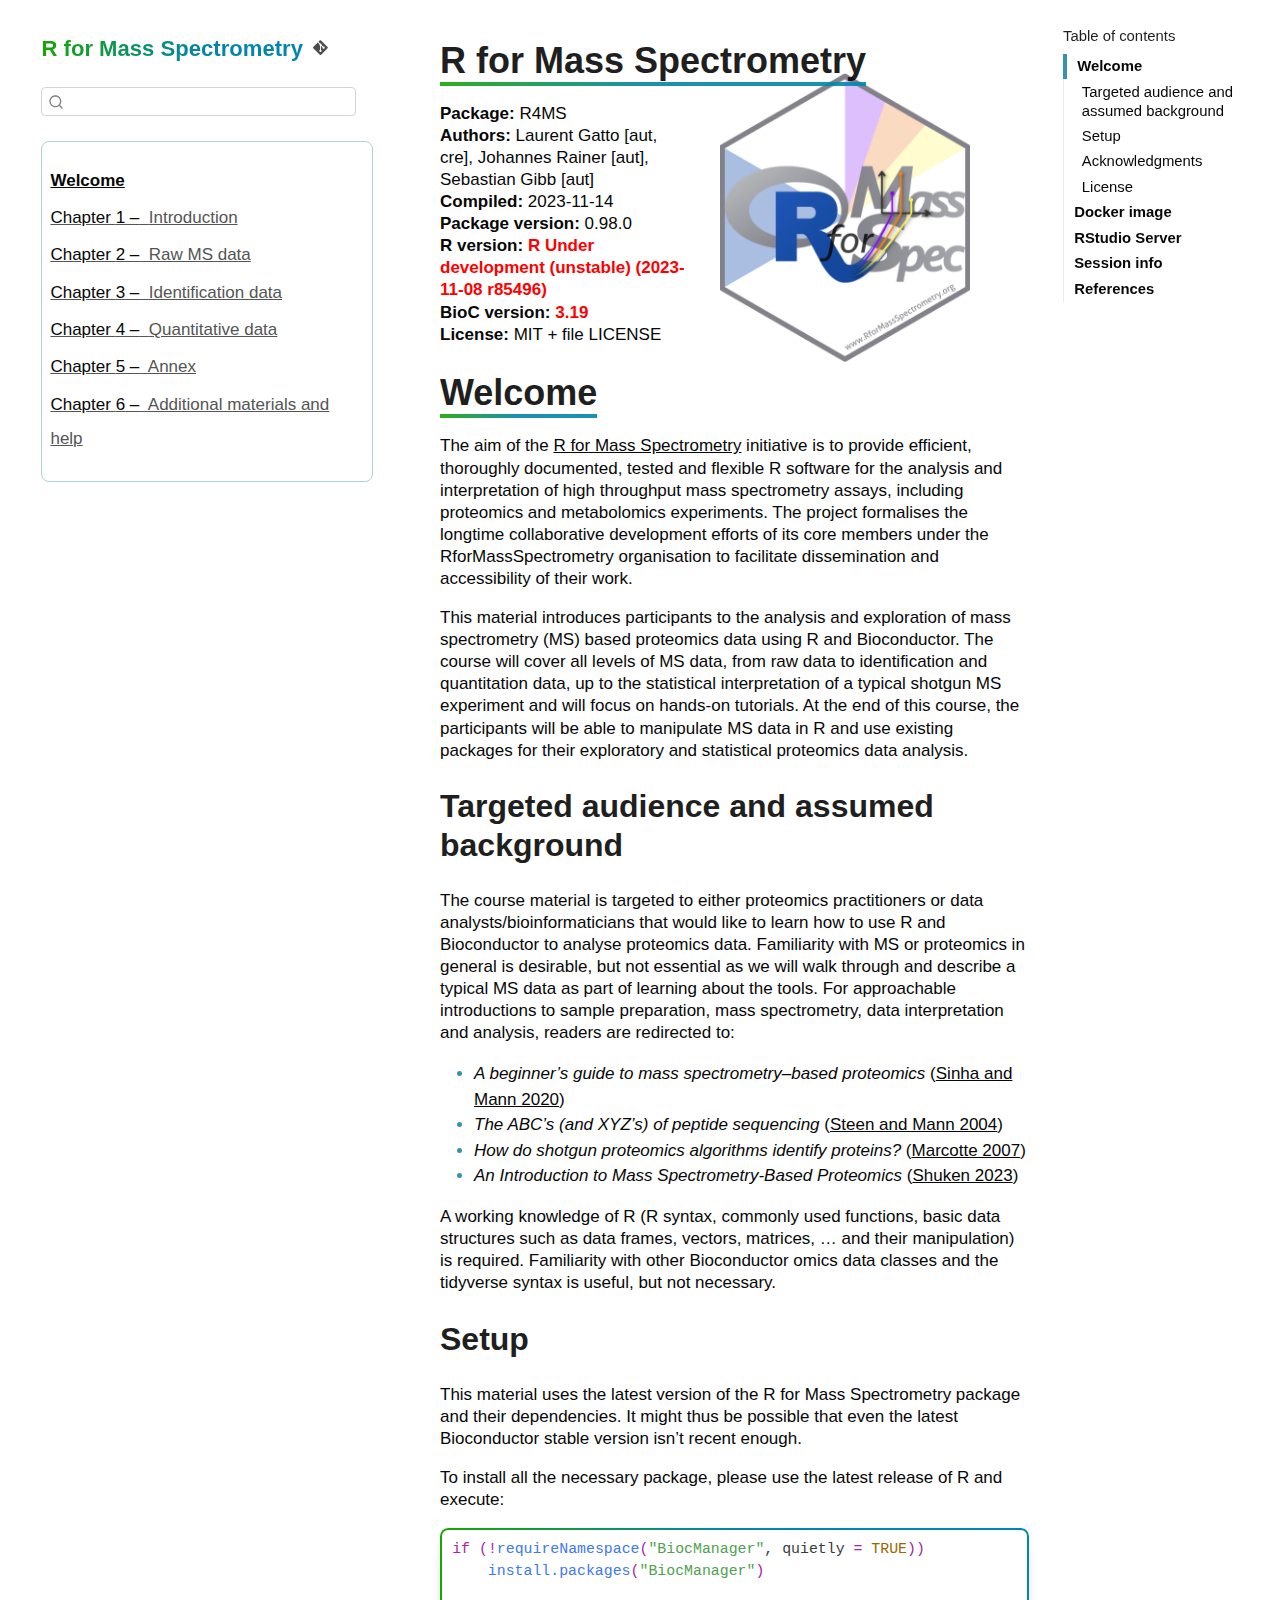
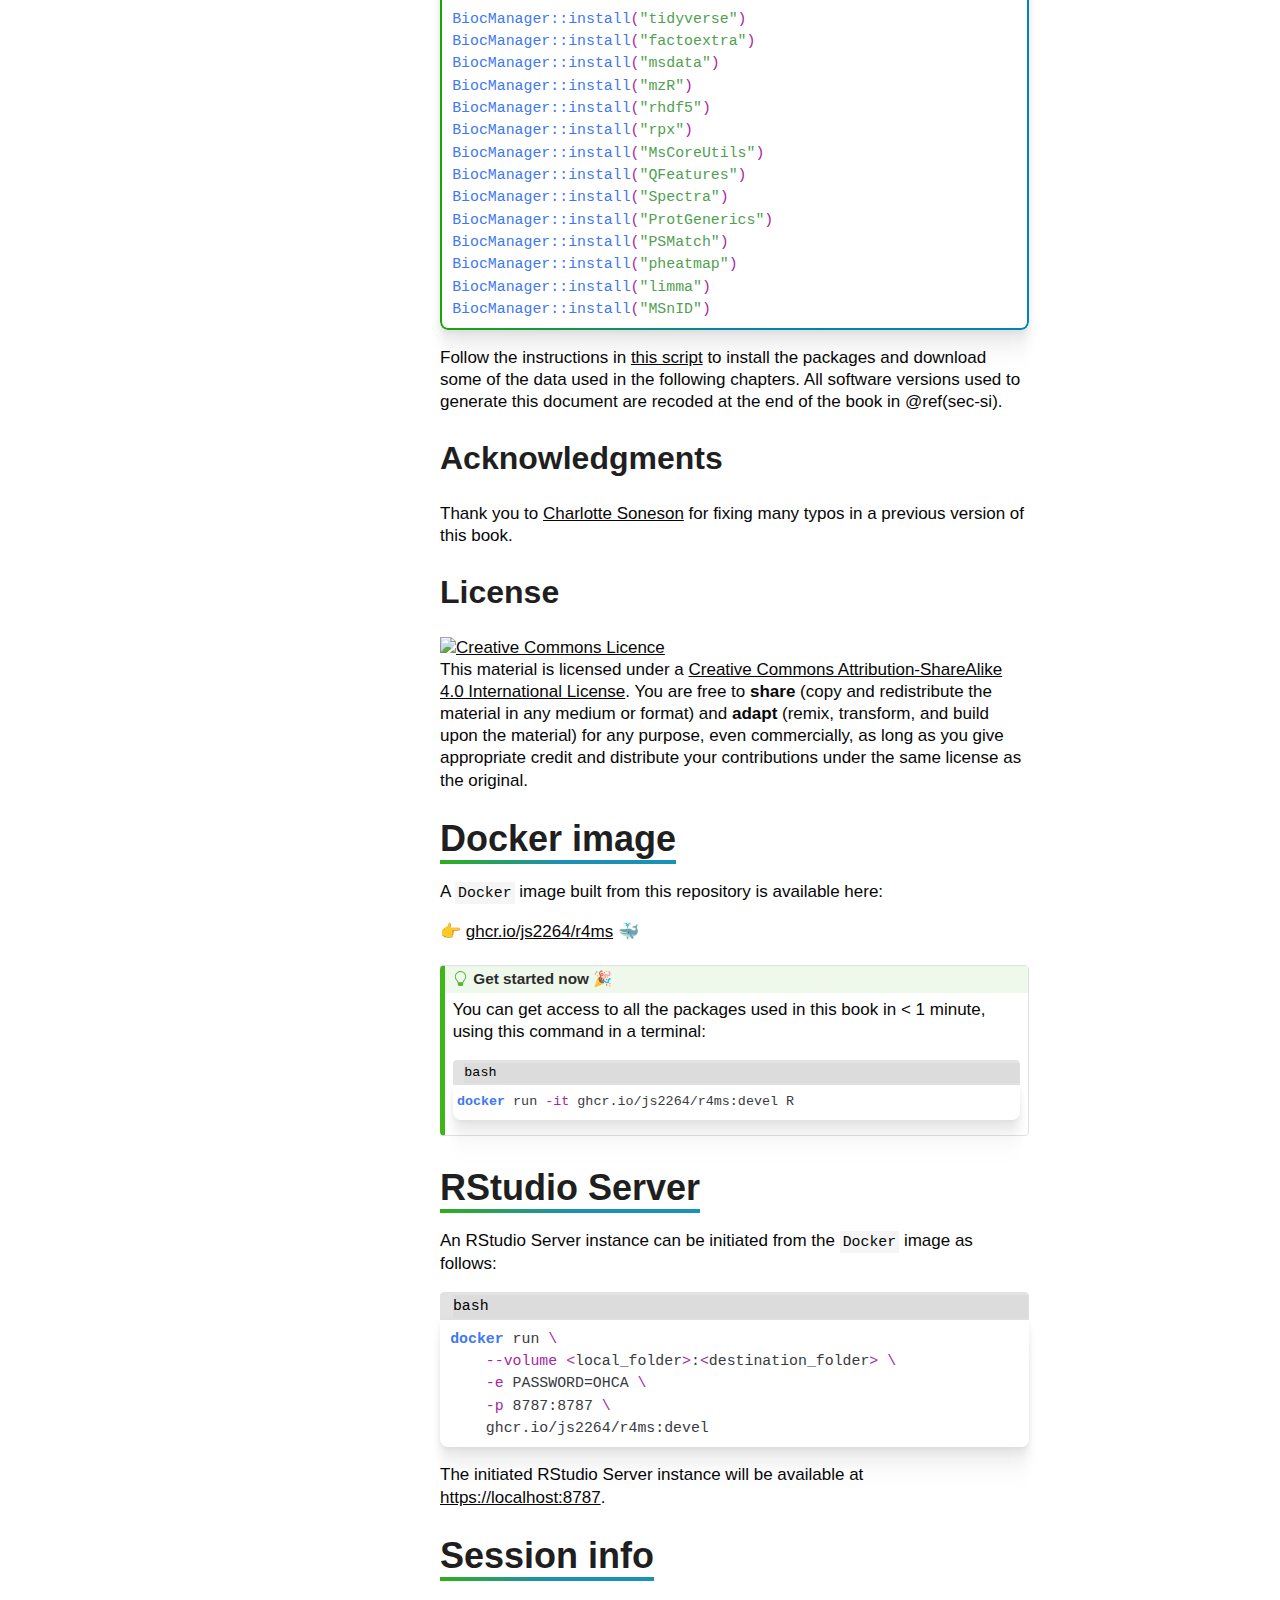
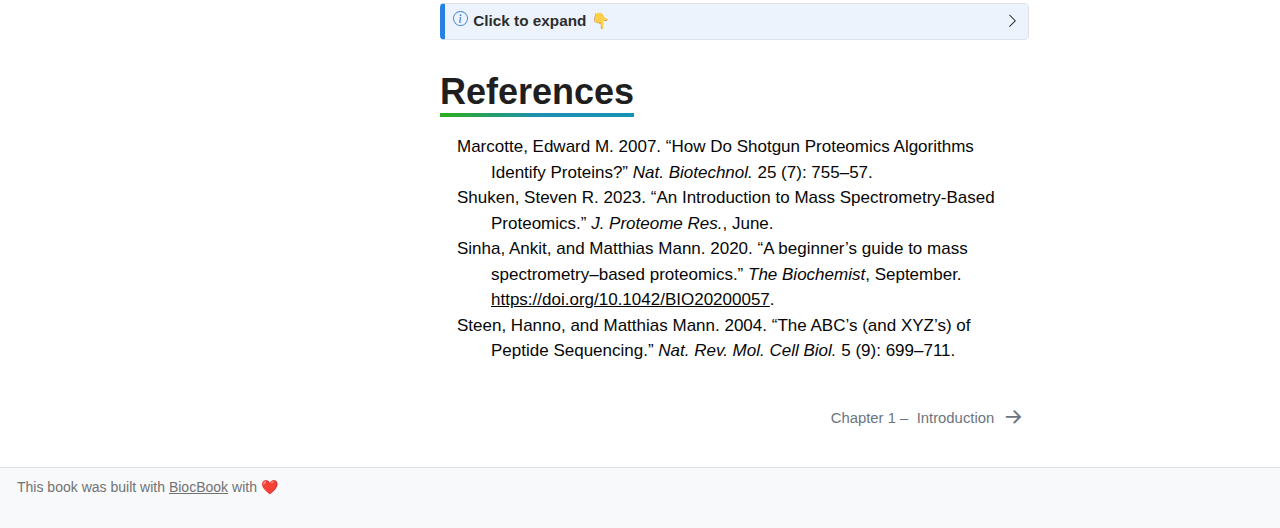
==== commit 09ec0f33: "Deploying to gh-pages from @ js2264/R4MS@83e489c20091fc61f034502243b1299df74b7056 🚀" ====
--- a/docs/devel/index.html
+++ b/docs/devel/index.html
@@ -277,8 +277,7 @@
 <span><span class="fu">BiocManager</span><span class="fu">::</span><span class="fu"><a href="https://bioconductor.github.io/BiocManager/reference/install.html">install</a></span><span class="op">(</span><span class="st">"PSMatch"</span><span class="op">)</span></span>
 <span><span class="fu">BiocManager</span><span class="fu">::</span><span class="fu"><a href="https://bioconductor.github.io/BiocManager/reference/install.html">install</a></span><span class="op">(</span><span class="st">"pheatmap"</span><span class="op">)</span></span>
 <span><span class="fu">BiocManager</span><span class="fu">::</span><span class="fu"><a href="https://bioconductor.github.io/BiocManager/reference/install.html">install</a></span><span class="op">(</span><span class="st">"limma"</span><span class="op">)</span></span>
-<span><span class="fu">BiocManager</span><span class="fu">::</span><span class="fu"><a href="https://bioconductor.github.io/BiocManager/reference/install.html">install</a></span><span class="op">(</span><span class="st">"MSnID"</span><span class="op">)</span></span>
-<span><span class="fu">BiocManager</span><span class="fu">::</span><span class="fu"><a href="https://bioconductor.github.io/BiocManager/reference/install.html">install</a></span><span class="op">(</span><span class="st">"RforMassSpectrometry/SpectraVis"</span><span class="op">)</span></span></code><button title="Copy to Clipboard" class="code-copy-button"><i class="bi"></i></button></pre></div>
+<span><span class="fu">BiocManager</span><span class="fu">::</span><span class="fu"><a href="https://bioconductor.github.io/BiocManager/reference/install.html">install</a></span><span class="op">(</span><span class="st">"MSnID"</span><span class="op">)</span></span></code><button title="Copy to Clipboard" class="code-copy-button"><i class="bi"></i></button></pre></div>
 </div>
 <p>Follow the instructions in <a href="https://gist.github.com/lgatto/b1875458ed4e478ff6e87ce3b346352e">this script</a> to install the packages and download some of the data used in the following chapters. All software versions used to generate this document are recoded at the end of the book in @ref(sec-si).</p>
 </section><section id="acknowledgments" class="level2 unnumbered"><h2 class="unnumbered anchored" data-anchor-id="acknowledgments">Acknowledgments</h2>
@@ -527,7 +526,6 @@
 <span><span class="co">##   modelr                   0.1.11     2023-03-22 [2] CRAN (R 4.4.0)</span></span>
 <span><span class="co">##   MsCoreUtils            * 1.15.1     2023-11-03 [2] Bioconductor</span></span>
 <span><span class="co">##   msdata                   0.43.0     2023-10-26 [2] Bioconductor</span></span>
-<span><span class="co">##   msmbstyle                0.0.22     2023-11-14 [2] Github (grimbough/msmbstyle@322f487)</span></span>
 <span><span class="co">##   msmsEDA                  1.41.0     2023-11-03 [2] Bioconductor</span></span>
 <span><span class="co">##   msmsTests                1.41.0     2023-11-03 [2] Bioconductor</span></span>
 <span><span class="co">##   MSnbase                  2.29.1     2023-11-06 [2] Bioconductor</span></span>
@@ -628,7 +626,6 @@
 <span><span class="co">##   SparseM                  1.81       2021-02-18 [2] CRAN (R 4.4.0)</span></span>
 <span><span class="co">##   spatial                  7.3-17     2023-07-20 [3] CRAN (R 4.4.0)</span></span>
 <span><span class="co">##   Spectra                * 1.13.0     2023-11-03 [2] Bioconductor</span></span>
-<span><span class="co">##   SpectraVis               0.3.0      2023-11-14 [2] Github (RforMassSpectrometry/SpectraVis@bbecad1)</span></span>
 <span><span class="co">##   splines                  4.4.0      2023-11-09 [3] local</span></span>
 <span><span class="co">##   statmod                  1.5.0      2023-01-06 [2] CRAN (R 4.4.0)</span></span>
 <span><span class="co">##   stats                  * 4.4.0      2023-11-09 [3] local</span></span>
@@ -652,7 +649,6 @@
 <span><span class="co">##   tinytex                  0.48       2023-10-13 [2] CRAN (R 4.4.0)</span></span>
 <span><span class="co">##   tokenizers               0.3.0      2022-12-22 [2] CRAN (R 4.4.0)</span></span>
 <span><span class="co">##   tools                    4.4.0      2023-11-09 [3] local</span></span>
-<span><span class="co">##   tufte                    0.13       2023-06-22 [2] CRAN (R 4.4.0)</span></span>
 <span><span class="co">##   tzdb                     0.4.0      2023-05-12 [2] CRAN (R 4.4.0)</span></span>
 <span><span class="co">##   urlchecker               1.0.1      2021-11-30 [2] CRAN (R 4.4.0)</span></span>
 <span><span class="co">##   usethis                  2.2.2      2023-07-06 [2] CRAN (R 4.4.0)</span></span>
@@ -678,7 +674,7 @@
 <span><span class="co">##   zip                      2.3.0      2023-04-17 [2] CRAN (R 4.4.0)</span></span>
 <span><span class="co">##   zlibbioc                 1.49.0     2023-10-24 [2] Bioconductor</span></span>
 <span><span class="co">##  </span></span>
-<span><span class="co">##   [1] /tmp/Rtmplow2rn/Rinstb25729da5</span></span>
+<span><span class="co">##   [1] /tmp/RtmpWdzVTX/Rinstb21e9149e</span></span>
 <span><span class="co">##   [2] /usr/local/lib/R/site-library</span></span>
 <span><span class="co">##   [3] /usr/local/lib/R/library</span></span>
 <span><span class="co">##  </span></span>
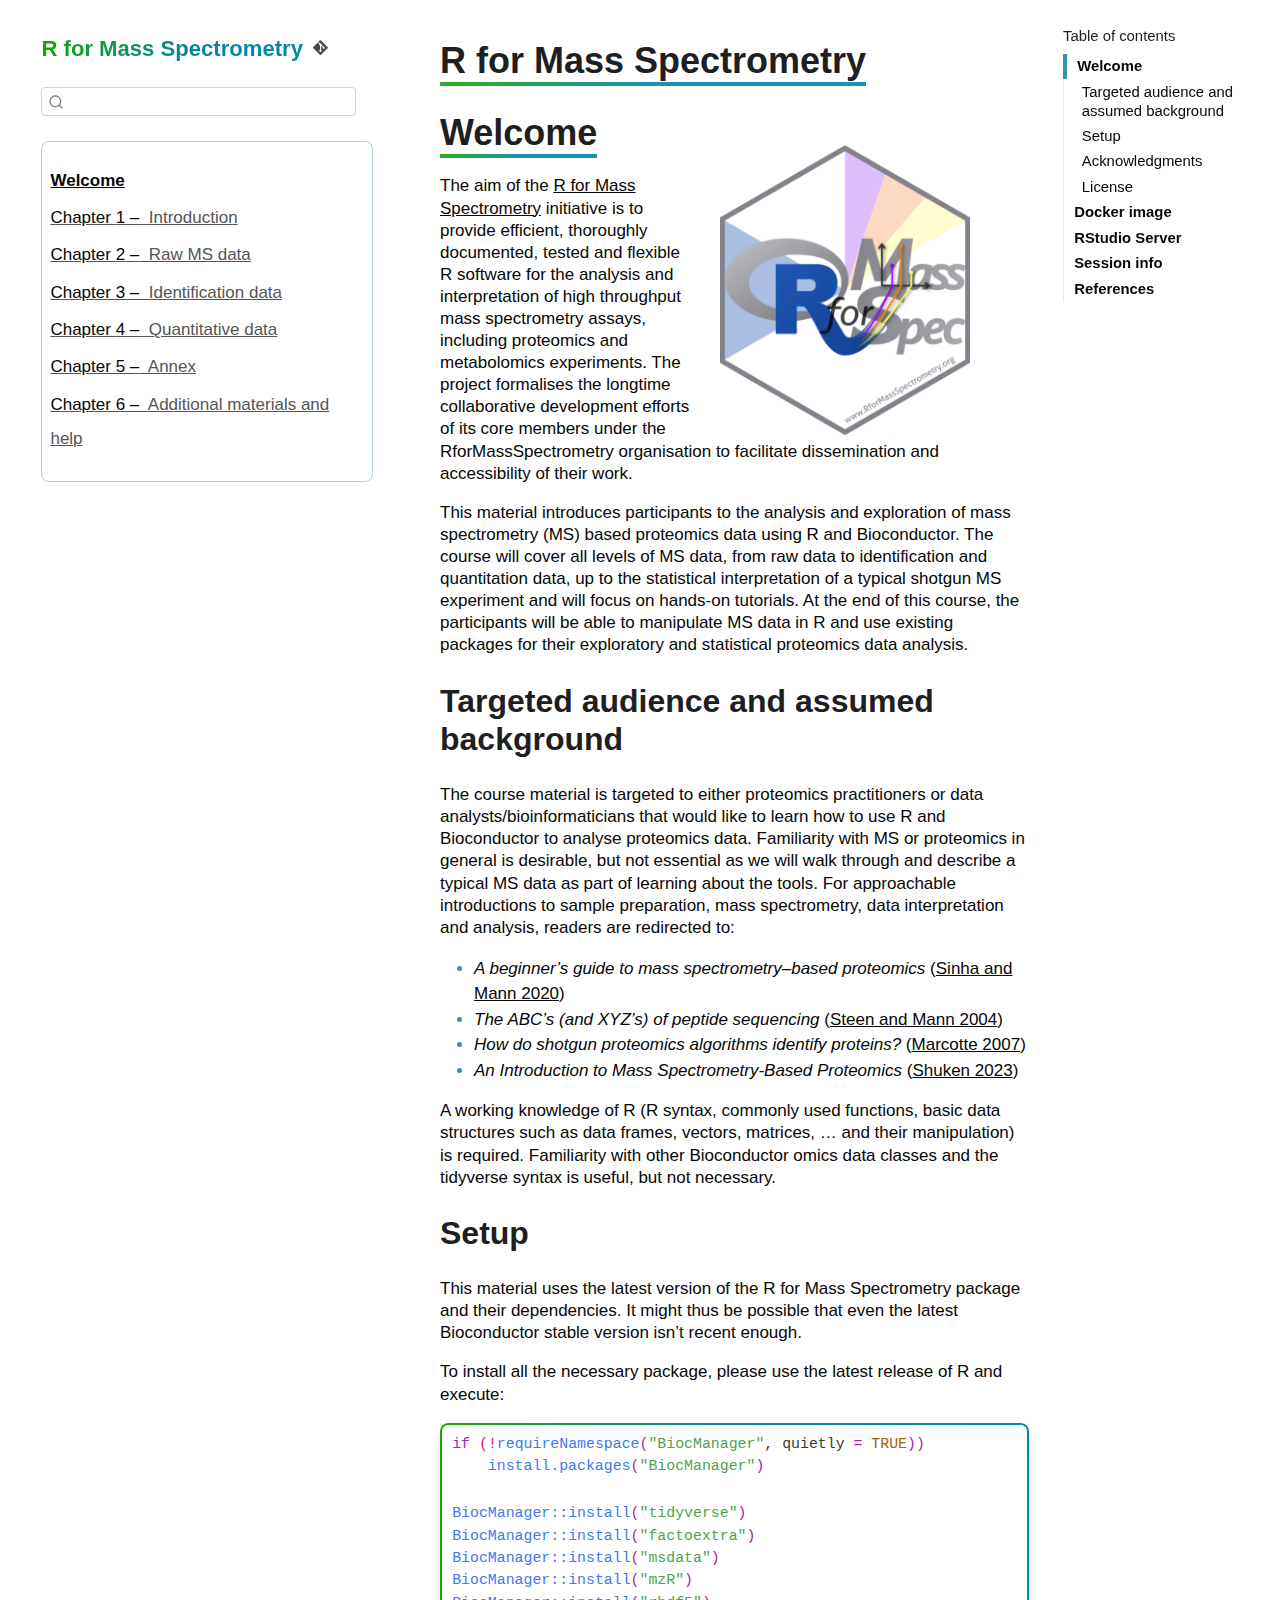
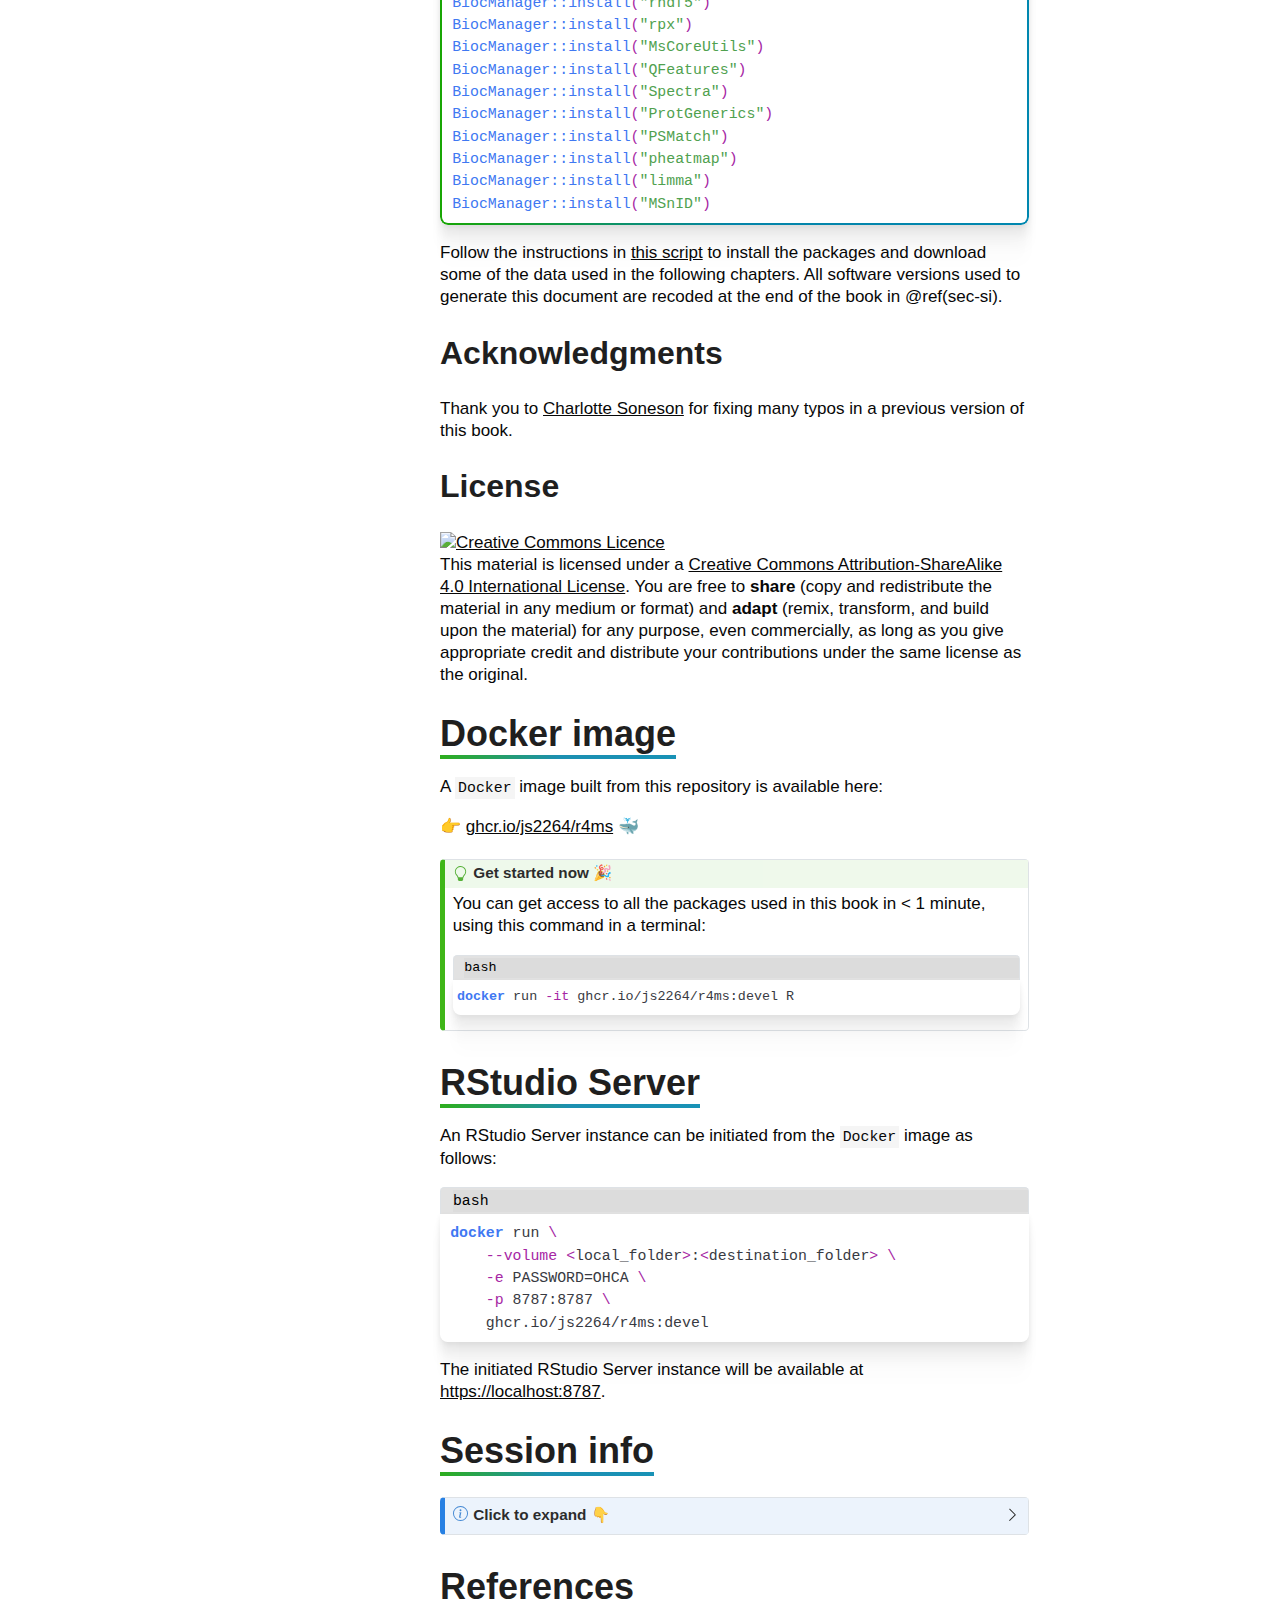
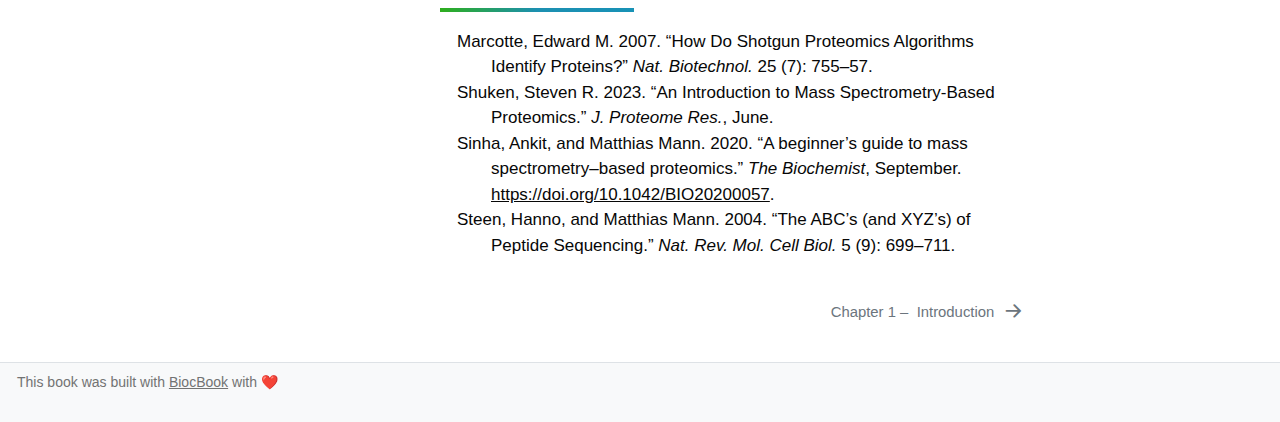
==== commit 37ab8c7f: "Deploying to gh-pages from @ js2264/R4MS@becfebb57f168ba64fb27d253d4ad54b3866c208 🚀" ====
--- a/docs/devel/index.html
+++ b/docs/devel/index.html
@@ -235,9 +235,8 @@
   </div>
   
 
-</header><p><img src="assets/cover.png" title="R for Mass Spectrometry" class="quarto-cover-image img-fluid"></p>
-<p><strong>Package:</strong> R4MS<br><strong>Authors:</strong> Laurent Gatto [aut, cre], Johannes Rainer [aut], Sebastian Gibb [aut]<br><strong>Compiled:</strong> 2023-11-14<br><strong>Package version:</strong> 0.98.0<br><strong>R version:</strong> <b style="color:red;">R Under development (unstable) (2023-11-08 r85496)</b><br><strong>BioC version:</strong> <b style="color:red;">3.19</b><br><strong>License:</strong> MIT + file LICENSE<br></p>
-<section id="welcome" class="level1 unnumbered"><h1 class="unnumbered">Welcome</h1>
+</header>
+<section id="welcome" class="level1 unnumbered"><h1 class="unnumbered">Welcome</h1><p><img src="assets/cover.png" title="R for Mass Spectrometry" class="quarto-cover-image img-fluid"></p>
 <p>The aim of the <a href="https://www.rformassspectrometry.org/">R for Mass Spectrometry</a> initiative is to provide efficient, thoroughly documented, tested and flexible R software for the analysis and interpretation of high throughput mass spectrometry assays, including proteomics and metabolomics experiments. The project formalises the longtime collaborative development efforts of its core members under the RforMassSpectrometry organisation to facilitate dissemination and accessibility of their work.</p>
 <p>This material introduces participants to the analysis and exploration of mass spectrometry (MS) based proteomics data using R and Bioconductor. The course will cover all levels of MS data, from raw data to identification and quantitation data, up to the statistical interpretation of a typical shotgun MS experiment and will focus on hands-on tutorials. At the end of this course, the participants will be able to manipulate MS data in R and use existing packages for their exploratory and statistical proteomics data analysis.</p>
 <section id="targeted-audience-and-assumed-background" class="level2 unnumbered"><h2 class="unnumbered anchored" data-anchor-id="targeted-audience-and-assumed-background">Targeted audience and assumed background</h2>
@@ -577,7 +576,7 @@
 <span><span class="co">##   R.methodsS3              1.8.2      2022-06-13 [2] CRAN (R 4.4.0)</span></span>
 <span><span class="co">##   R.oo                     1.25.0     2022-06-12 [2] CRAN (R 4.4.0)</span></span>
 <span><span class="co">##   R.utils                  2.12.2     2022-11-11 [2] CRAN (R 4.4.0)</span></span>
-<span><span class="co">##   R4MS                     0.98.0     2023-11-14 [1] Bioconductor</span></span>
+<span><span class="co">##   R4MS                     0.98.0     2023-11-14 [1] local</span></span>
 <span><span class="co">##   R6                       2.5.1      2021-08-19 [2] CRAN (R 4.4.0)</span></span>
 <span><span class="co">##   ragg                     1.2.6      2023-10-10 [2] CRAN (R 4.4.0)</span></span>
 <span><span class="co">##   rappdirs                 0.3.3      2021-01-31 [2] CRAN (R 4.4.0)</span></span>
@@ -674,7 +673,7 @@
 <span><span class="co">##   zip                      2.3.0      2023-04-17 [2] CRAN (R 4.4.0)</span></span>
 <span><span class="co">##   zlibbioc                 1.49.0     2023-10-24 [2] Bioconductor</span></span>
 <span><span class="co">##  </span></span>
-<span><span class="co">##   [1] /tmp/RtmpWdzVTX/Rinstb21e9149e</span></span>
+<span><span class="co">##   [1] /tmp/RtmpFX3UNT/Rinstb27a2a273</span></span>
 <span><span class="co">##   [2] /usr/local/lib/R/site-library</span></span>
 <span><span class="co">##   [3] /usr/local/lib/R/library</span></span>
 <span><span class="co">##  </span></span>
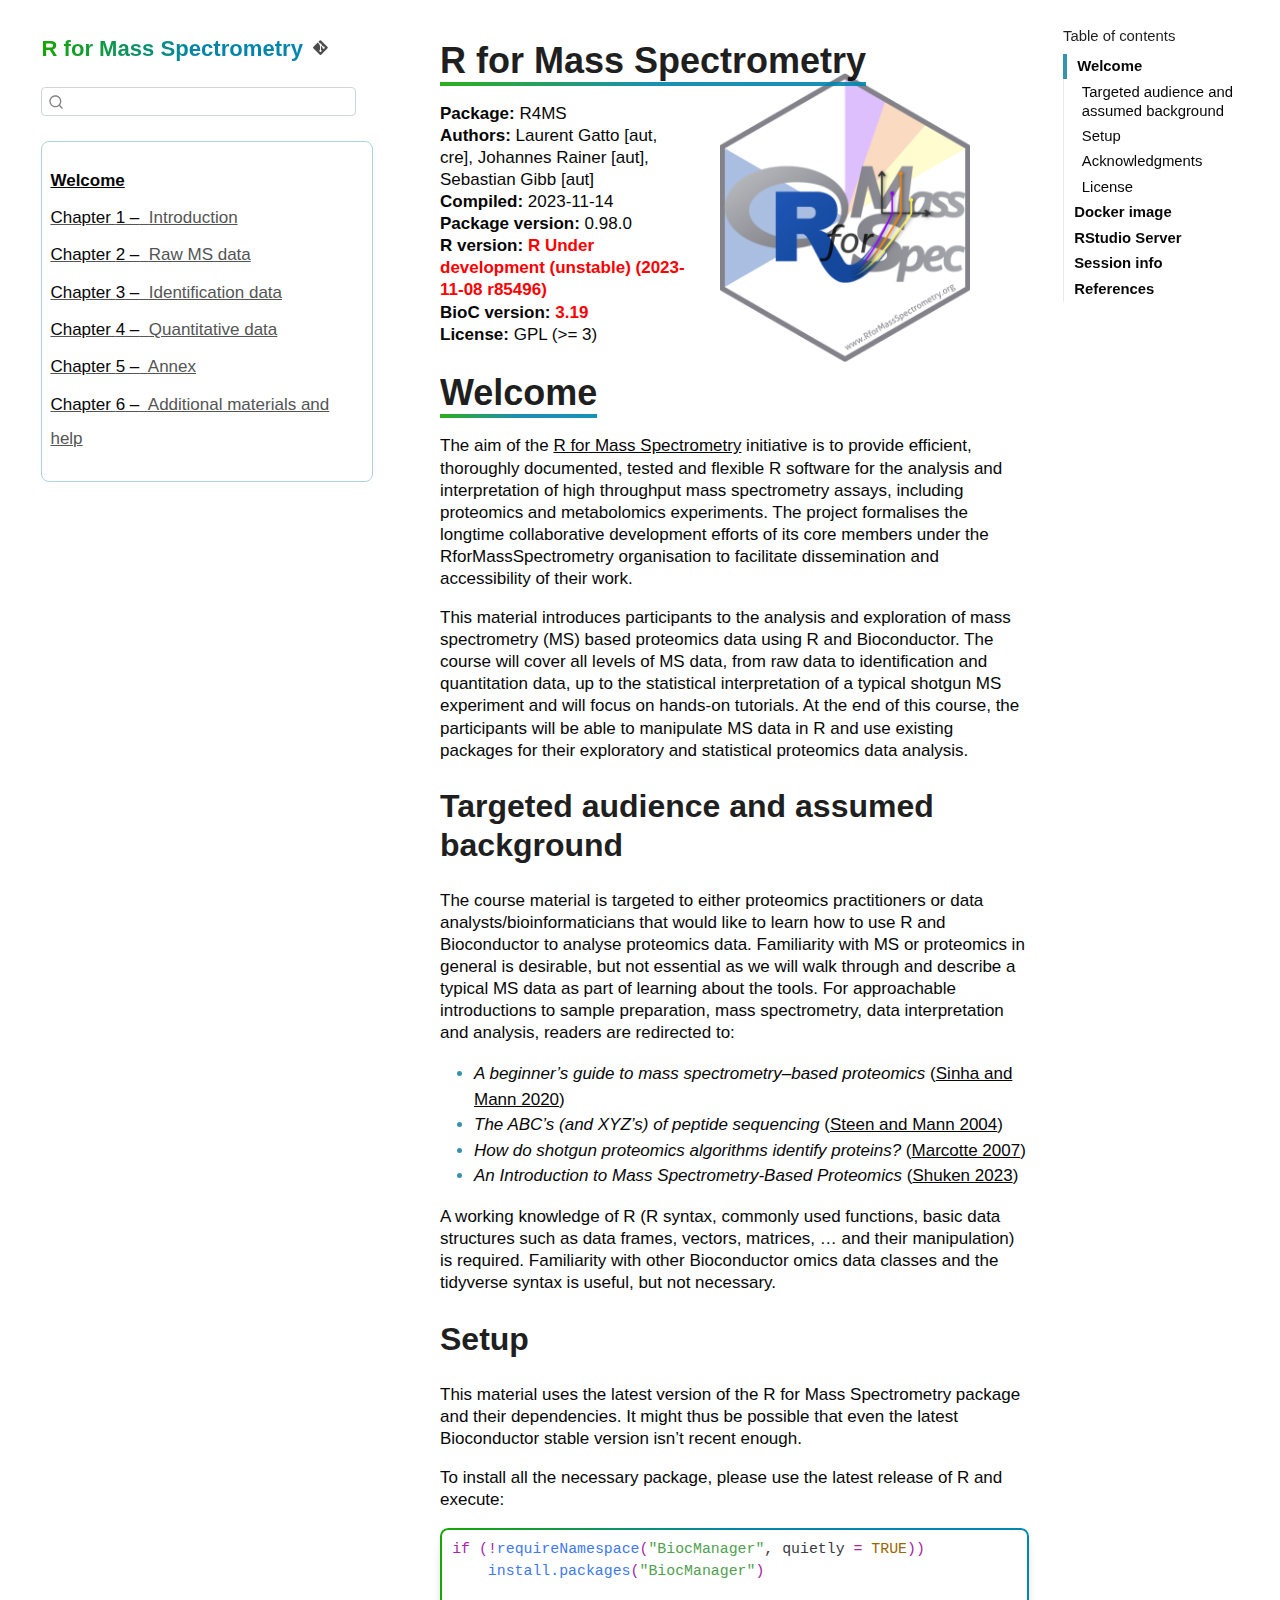
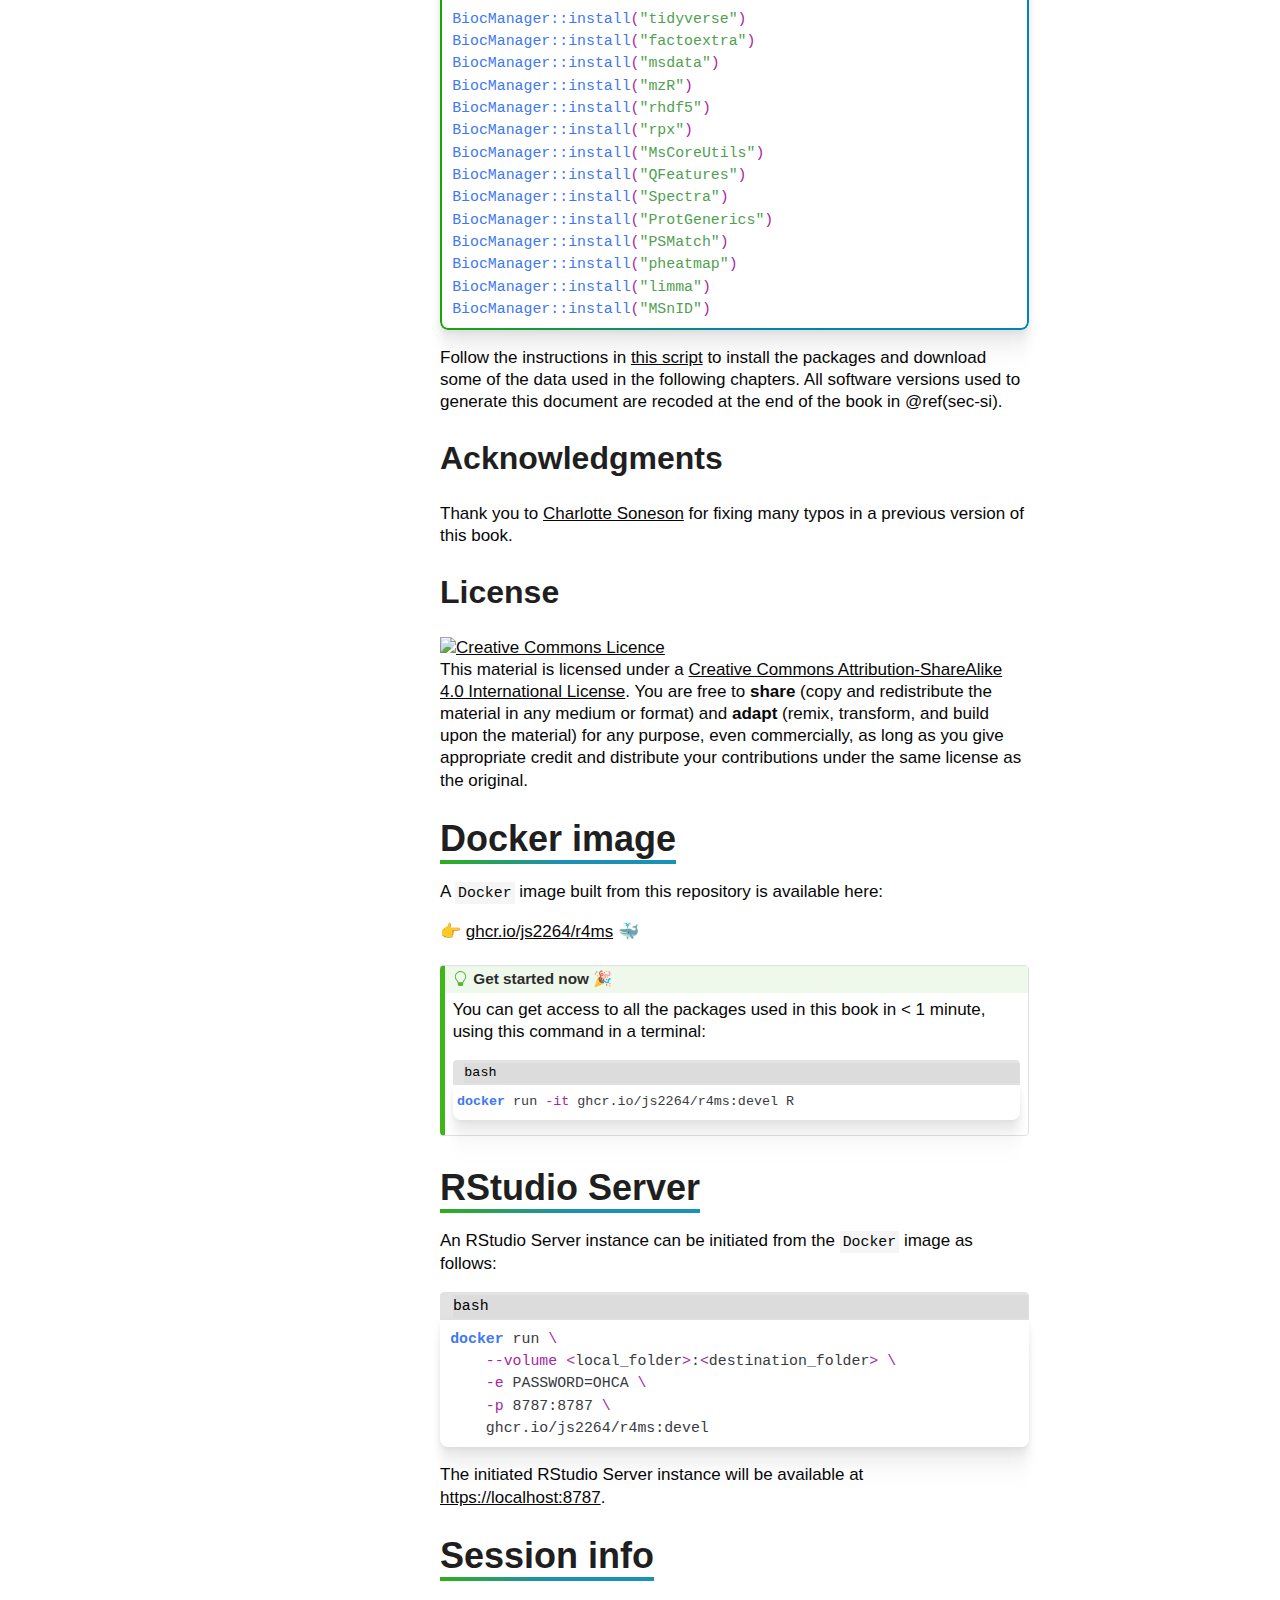
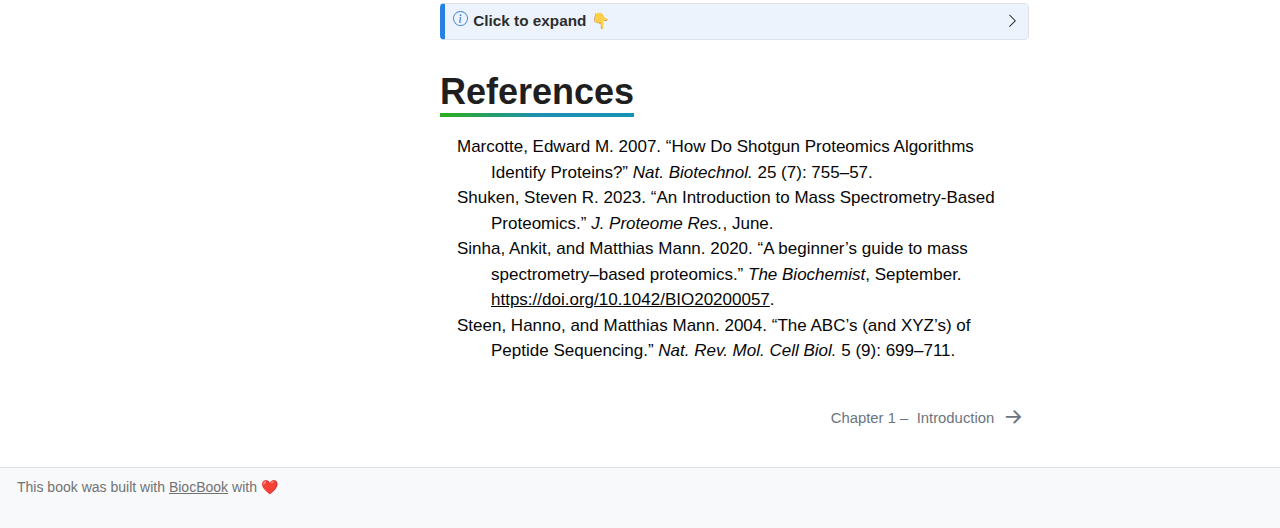
==== commit 135f779b: "Deploying to gh-pages from @ js2264/R4MS@244deca67200365f02724afab0a9ed5a39bd5977 🚀" ====
--- a/docs/devel/index.html
+++ b/docs/devel/index.html
@@ -235,8 +235,9 @@
   </div>
   
 
-</header>
-<section id="welcome" class="level1 unnumbered"><h1 class="unnumbered">Welcome</h1><p><img src="assets/cover.png" title="R for Mass Spectrometry" class="quarto-cover-image img-fluid"></p>
+</header><p><img src="assets/cover.png" title="R for Mass Spectrometry" class="quarto-cover-image img-fluid"></p>
+<p><strong>Package:</strong> R4MS<br><strong>Authors:</strong> Laurent Gatto [aut, cre], Johannes Rainer [aut], Sebastian Gibb [aut]<br><strong>Compiled:</strong> 2023-11-14<br><strong>Package version:</strong> 0.98.0<br><strong>R version:</strong> <b style="color:red;">R Under development (unstable) (2023-11-08 r85496)</b><br><strong>BioC version:</strong> <b style="color:red;">3.19</b><br><strong>License:</strong> GPL (&gt;= 3)<br></p>
+<section id="welcome" class="level1 unnumbered"><h1 class="unnumbered">Welcome</h1>
 <p>The aim of the <a href="https://www.rformassspectrometry.org/">R for Mass Spectrometry</a> initiative is to provide efficient, thoroughly documented, tested and flexible R software for the analysis and interpretation of high throughput mass spectrometry assays, including proteomics and metabolomics experiments. The project formalises the longtime collaborative development efforts of its core members under the RforMassSpectrometry organisation to facilitate dissemination and accessibility of their work.</p>
 <p>This material introduces participants to the analysis and exploration of mass spectrometry (MS) based proteomics data using R and Bioconductor. The course will cover all levels of MS data, from raw data to identification and quantitation data, up to the statistical interpretation of a typical shotgun MS experiment and will focus on hands-on tutorials. At the end of this course, the participants will be able to manipulate MS data in R and use existing packages for their exploratory and statistical proteomics data analysis.</p>
 <section id="targeted-audience-and-assumed-background" class="level2 unnumbered"><h2 class="unnumbered anchored" data-anchor-id="targeted-audience-and-assumed-background">Targeted audience and assumed background</h2>
@@ -673,7 +674,7 @@
 <span><span class="co">##   zip                      2.3.0      2023-04-17 [2] CRAN (R 4.4.0)</span></span>
 <span><span class="co">##   zlibbioc                 1.49.0     2023-10-24 [2] Bioconductor</span></span>
 <span><span class="co">##  </span></span>
-<span><span class="co">##   [1] /tmp/RtmpFX3UNT/Rinstb27a2a273</span></span>
+<span><span class="co">##   [1] /tmp/RtmpX4So15/Rinsta432f9735</span></span>
 <span><span class="co">##   [2] /usr/local/lib/R/site-library</span></span>
 <span><span class="co">##   [3] /usr/local/lib/R/library</span></span>
 <span><span class="co">##  </span></span>
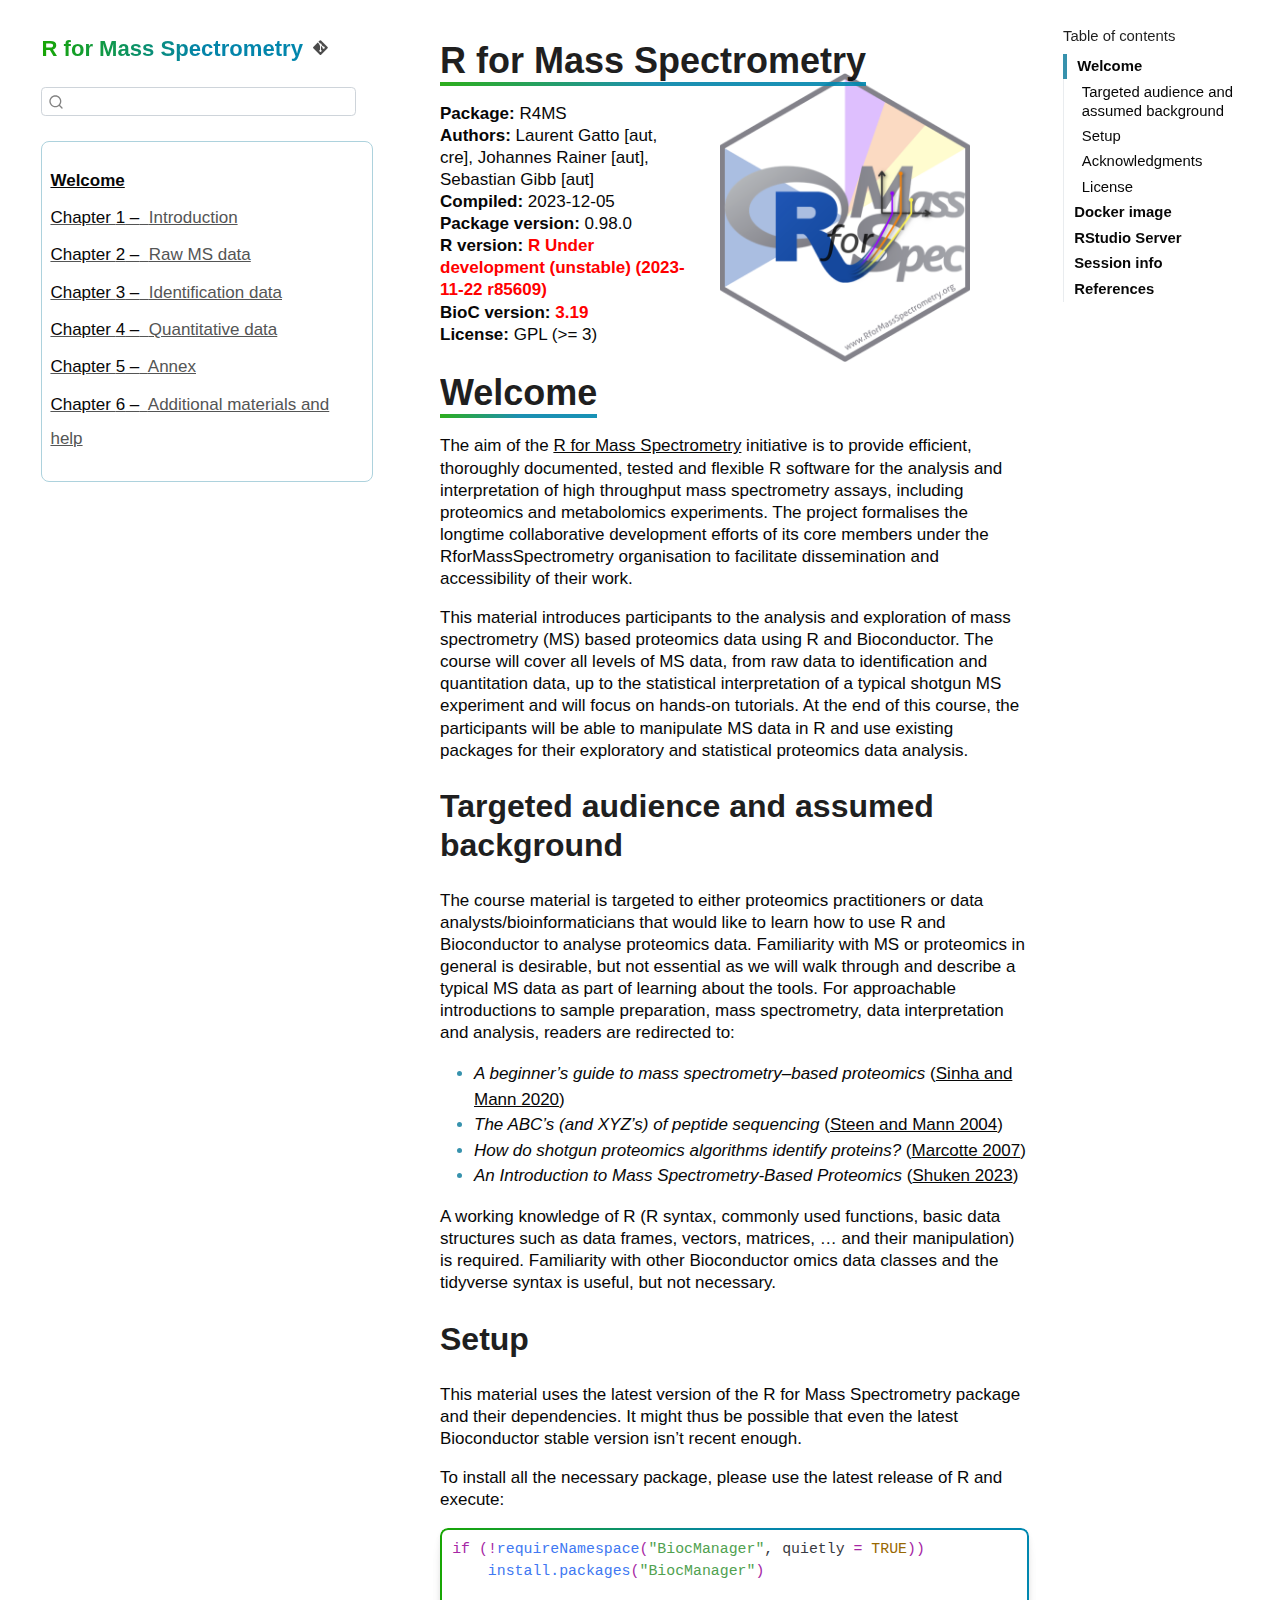
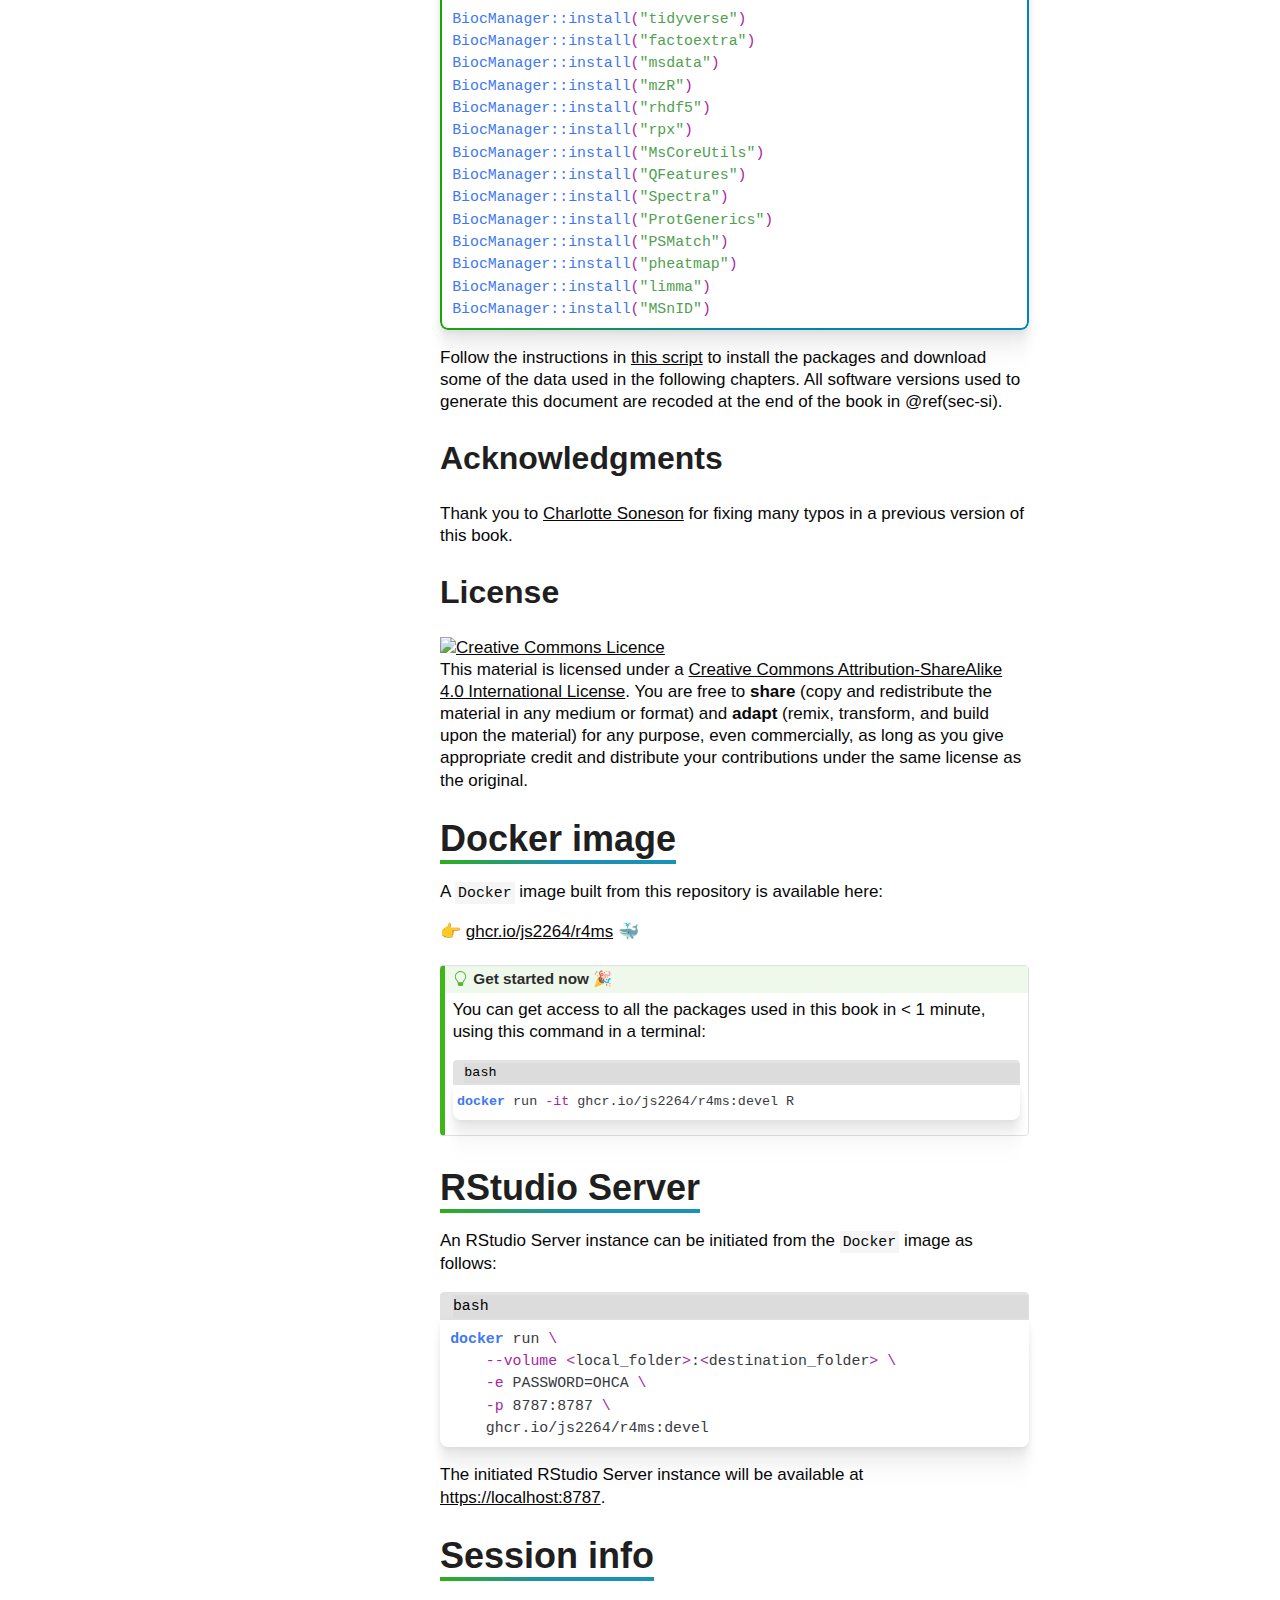
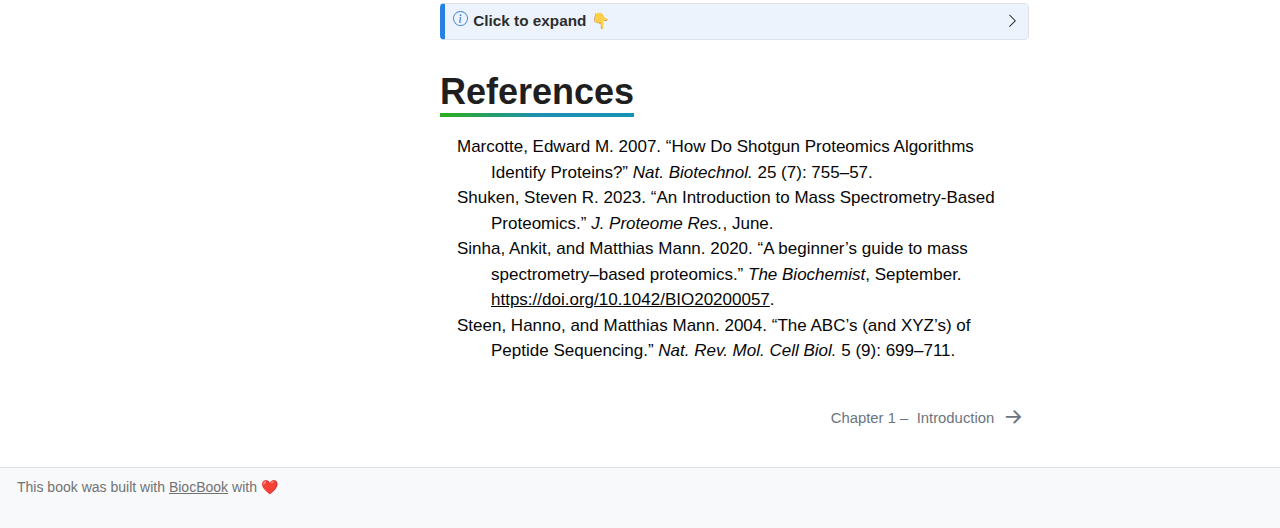
==== commit 0b7996a1: "Deploying to gh-pages from @ js2264/R4MS@694f6147a4b846649371ac7646b313f150ade191 🚀" ====
--- a/docs/devel/index.html
+++ b/docs/devel/index.html
@@ -236,7 +236,7 @@
   
 
 </header><p><img src="assets/cover.png" title="R for Mass Spectrometry" class="quarto-cover-image img-fluid"></p>
-<p><strong>Package:</strong> R4MS<br><strong>Authors:</strong> Laurent Gatto [aut, cre], Johannes Rainer [aut], Sebastian Gibb [aut]<br><strong>Compiled:</strong> 2023-11-14<br><strong>Package version:</strong> 0.98.0<br><strong>R version:</strong> <b style="color:red;">R Under development (unstable) (2023-11-08 r85496)</b><br><strong>BioC version:</strong> <b style="color:red;">3.19</b><br><strong>License:</strong> GPL (&gt;= 3)<br></p>
+<p><strong>Package:</strong> R4MS<br><strong>Authors:</strong> Laurent Gatto [aut, cre], Johannes Rainer [aut], Sebastian Gibb [aut]<br><strong>Compiled:</strong> 2023-12-05<br><strong>Package version:</strong> 0.98.0<br><strong>R version:</strong> <b style="color:red;">R Under development (unstable) (2023-11-22 r85609)</b><br><strong>BioC version:</strong> <b style="color:red;">3.19</b><br><strong>License:</strong> GPL (&gt;= 3)<br></p>
 <section id="welcome" class="level1 unnumbered"><h1 class="unnumbered">Welcome</h1>
 <p>The aim of the <a href="https://www.rformassspectrometry.org/">R for Mass Spectrometry</a> initiative is to provide efficient, thoroughly documented, tested and flexible R software for the analysis and interpretation of high throughput mass spectrometry assays, including proteomics and metabolomics experiments. The project formalises the longtime collaborative development efforts of its core members under the RforMassSpectrometry organisation to facilitate dissemination and accessibility of their work.</p>
 <p>This material introduces participants to the analysis and exploration of mass spectrometry (MS) based proteomics data using R and Bioconductor. The course will cover all levels of MS data, from raw data to identification and quantitation data, up to the statistical interpretation of a typical shotgun MS experiment and will focus on hands-on tutorials. At the end of this course, the participants will be able to manipulate MS data in R and use existing packages for their exploratory and statistical proteomics data analysis.</p>
@@ -343,7 +343,7 @@
 <span><span class="op">)</span></span>
 <span><span class="co">##  ─ Session info ────────────────────────────────────────────────────────────</span></span>
 <span><span class="co">##   setting  value</span></span>
-<span><span class="co">##   version  R Under development (unstable) (2023-11-08 r85496)</span></span>
+<span><span class="co">##   version  R Under development (unstable) (2023-11-22 r85609)</span></span>
 <span><span class="co">##   os       Ubuntu 22.04.3 LTS</span></span>
 <span><span class="co">##   system   x86_64, linux-gnu</span></span>
 <span><span class="co">##   ui       X11</span></span>
@@ -351,7 +351,7 @@
 <span><span class="co">##   collate  C</span></span>
 <span><span class="co">##   ctype    en_US.UTF-8</span></span>
 <span><span class="co">##   tz       Etc/UTC</span></span>
-<span><span class="co">##   date     2023-11-14</span></span>
+<span><span class="co">##   date     2023-12-05</span></span>
 <span><span class="co">##   pandoc   3.1.1 @ /usr/local/bin/ (via rmarkdown)</span></span>
 <span><span class="co">##  </span></span>
 <span><span class="co">##  ─ Packages ────────────────────────────────────────────────────────────────</span></span>
@@ -365,12 +365,12 @@
 <span><span class="co">##   askpass                  1.2.0      2023-09-03 [2] CRAN (R 4.4.0)</span></span>
 <span><span class="co">##   available                1.1.0      2022-07-10 [2] CRAN (R 4.4.0)</span></span>
 <span><span class="co">##   backports                1.4.1      2021-12-13 [2] CRAN (R 4.4.0)</span></span>
-<span><span class="co">##   base                   * 4.4.0      2023-11-09 [3] local</span></span>
+<span><span class="co">##   base                   * 4.4.0      2023-11-26 [3] local</span></span>
 <span><span class="co">##   base64enc                0.1-3      2015-07-28 [2] CRAN (R 4.4.0)</span></span>
 <span><span class="co">##   BH                       1.81.0-1   2023-01-22 [2] CRAN (R 4.4.0)</span></span>
 <span><span class="co">##   Biobase                * 2.63.0     2023-10-24 [2] Bioconductor</span></span>
 <span><span class="co">##   BiocBaseUtils            1.5.0      2023-10-24 [2] Bioconductor</span></span>
-<span><span class="co">##   BiocBook                 1.1.0      2023-10-25 [2] Bioconductor</span></span>
+<span><span class="co">##   BiocBook                 1.1.1      2023-11-17 [2] Bioconductor 3.19 (R 4.4.0)</span></span>
 <span><span class="co">##   BiocCheck                1.39.0     2023-10-24 [2] Bioconductor</span></span>
 <span><span class="co">##   BiocFileCache            2.11.1     2023-10-26 [2] Bioconductor</span></span>
 <span><span class="co">##   BiocGenerics           * 0.49.1     2023-11-01 [2] Bioconductor</span></span>
@@ -384,12 +384,12 @@
 <span><span class="co">##   bit64                    4.0.5      2020-08-30 [2] CRAN (R 4.4.0)</span></span>
 <span><span class="co">##   bitops                   1.0-7      2021-04-24 [2] CRAN (R 4.4.0)</span></span>
 <span><span class="co">##   blob                     1.2.4      2023-03-17 [2] CRAN (R 4.4.0)</span></span>
-<span><span class="co">##   bookdown                 0.36       2023-10-16 [2] CRAN (R 4.4.0)</span></span>
+<span><span class="co">##   bookdown                 0.37       2023-12-01 [2] CRAN (R 4.4.0)</span></span>
 <span><span class="co">##   boot                     1.3-28.1   2022-11-22 [3] CRAN (R 4.4.0)</span></span>
 <span><span class="co">##   brew                     1.0-8      2022-09-29 [2] CRAN (R 4.4.0)</span></span>
 <span><span class="co">##   brio                     1.1.3      2021-11-30 [2] CRAN (R 4.4.0)</span></span>
 <span><span class="co">##   broom                    1.0.5      2023-06-09 [2] CRAN (R 4.4.0)</span></span>
-<span><span class="co">##   bslib                    0.5.1      2023-08-11 [2] CRAN (R 4.4.0)</span></span>
+<span><span class="co">##   bslib                    0.6.1      2023-11-28 [2] CRAN (R 4.4.0)</span></span>
 <span><span class="co">##   cachem                   1.0.8      2023-05-01 [2] CRAN (R 4.4.0)</span></span>
 <span><span class="co">##   callr                    3.7.3      2022-11-02 [2] CRAN (R 4.4.0)</span></span>
 <span><span class="co">##   car                      3.1-2      2023-03-30 [2] CRAN (R 4.4.0)</span></span>
@@ -401,21 +401,21 @@
 <span><span class="co">##   clipr                    0.8.0      2022-02-22 [2] CRAN (R 4.4.0)</span></span>
 <span><span class="co">##   clisymbols               1.2.0      2017-05-21 [2] CRAN (R 4.4.0)</span></span>
 <span><span class="co">##   clue                     0.3-65     2023-09-23 [2] CRAN (R 4.4.0)</span></span>
-<span><span class="co">##   cluster                  2.1.4      2022-08-22 [3] CRAN (R 4.4.0)</span></span>
+<span><span class="co">##   cluster                  2.1.5      2023-11-27 [3] CRAN (R 4.4.0)</span></span>
 <span><span class="co">##   codetools                0.2-19     2023-02-01 [3] CRAN (R 4.4.0)</span></span>
 <span><span class="co">##   colorspace               2.1-0      2023-01-23 [2] CRAN (R 4.4.0)</span></span>
 <span><span class="co">##   commonmark               1.9.0      2023-03-17 [2] CRAN (R 4.4.0)</span></span>
-<span><span class="co">##   compiler                 4.4.0      2023-11-09 [3] local</span></span>
+<span><span class="co">##   compiler                 4.4.0      2023-11-26 [3] local</span></span>
 <span><span class="co">##   conflicted               1.2.0      2023-02-01 [2] CRAN (R 4.4.0)</span></span>
 <span><span class="co">##   corrplot                 0.92       2021-11-18 [2] CRAN (R 4.4.0)</span></span>
 <span><span class="co">##   cowplot                  1.1.1      2020-12-30 [2] CRAN (R 4.4.0)</span></span>
-<span><span class="co">##   cpp11                    0.4.6      2023-08-10 [2] CRAN (R 4.4.0)</span></span>
+<span><span class="co">##   cpp11                    0.4.7      2023-12-02 [2] CRAN (R 4.4.0)</span></span>
 <span><span class="co">##   crayon                   1.5.2      2022-09-29 [2] CRAN (R 4.4.0)</span></span>
 <span><span class="co">##   credentials              2.0.1      2023-09-06 [2] CRAN (R 4.4.0)</span></span>
-<span><span class="co">##   crosstalk                1.2.0      2021-11-04 [2] CRAN (R 4.4.0)</span></span>
+<span><span class="co">##   crosstalk                1.2.1      2023-11-23 [2] CRAN (R 4.4.0)</span></span>
 <span><span class="co">##   curl                     5.1.0      2023-10-02 [2] CRAN (R 4.4.0)</span></span>
 <span><span class="co">##   data.table               1.14.8     2023-02-17 [2] CRAN (R 4.4.0)</span></span>
-<span><span class="co">##   datasets               * 4.4.0      2023-11-09 [3] local</span></span>
+<span><span class="co">##   datasets               * 4.4.0      2023-11-26 [3] local</span></span>
 <span><span class="co">##   DBI                      1.1.3      2022-06-18 [2] CRAN (R 4.4.0)</span></span>
 <span><span class="co">##   dbplyr                   2.4.0      2023-10-26 [2] CRAN (R 4.4.0)</span></span>
 <span><span class="co">##   DelayedArray             0.29.0     2023-10-24 [2] Bioconductor</span></span>
@@ -427,10 +427,10 @@
 <span><span class="co">##   docopt                   0.7.1      2020-06-24 [2] CRAN (R 4.4.0)</span></span>
 <span><span class="co">##   doParallel               1.0.17     2022-02-07 [2] CRAN (R 4.4.0)</span></span>
 <span><span class="co">##   downlit                  0.4.3      2023-06-29 [2] CRAN (R 4.4.0)</span></span>
-<span><span class="co">##   dplyr                    1.1.3      2023-09-03 [2] CRAN (R 4.4.0)</span></span>
+<span><span class="co">##   dplyr                    1.1.4      2023-11-17 [2] CRAN (R 4.4.0)</span></span>
 <span><span class="co">##   DT                       0.30       2023-10-05 [2] CRAN (R 4.4.0)</span></span>
 <span><span class="co">##   dtplyr                   1.3.1      2023-03-22 [2] CRAN (R 4.4.0)</span></span>
-<span><span class="co">##   edgeR                    4.1.1      2023-10-29 [2] Bioconductor</span></span>
+<span><span class="co">##   edgeR                    4.1.2      2023-11-19 [2] Bioconductor 3.19 (R 4.4.0)</span></span>
 <span><span class="co">##   ellipse                  0.5.0      2023-07-20 [2] CRAN (R 4.4.0)</span></span>
 <span><span class="co">##   ellipsis                 0.3.2      2021-04-29 [2] CRAN (R 4.4.0)</span></span>
 <span><span class="co">##   emmeans                  1.8.9      2023-10-17 [2] CRAN (R 4.4.0)</span></span>
@@ -446,7 +446,7 @@
 <span><span class="co">##   fontawesome              0.5.2      2023-08-19 [2] CRAN (R 4.4.0)</span></span>
 <span><span class="co">##   forcats                  1.0.0      2023-01-29 [2] CRAN (R 4.4.0)</span></span>
 <span><span class="co">##   foreach                  1.5.2      2022-02-02 [2] CRAN (R 4.4.0)</span></span>
-<span><span class="co">##   foreign                  0.8-85     2023-09-09 [3] CRAN (R 4.4.0)</span></span>
+<span><span class="co">##   foreign                  0.8-86     2023-11-28 [3] CRAN (R 4.4.0)</span></span>
 <span><span class="co">##   formatR                  1.14       2023-01-17 [2] CRAN (R 4.4.0)</span></span>
 <span><span class="co">##   fs                       1.6.3      2023-07-20 [2] CRAN (R 4.4.0)</span></span>
 <span><span class="co">##   futile.logger            1.4.3      2016-07-10 [2] CRAN (R 4.4.0)</span></span>
@@ -454,9 +454,9 @@
 <span><span class="co">##   gargle                   1.5.2      2023-07-20 [2] CRAN (R 4.4.0)</span></span>
 <span><span class="co">##   generics                 0.1.3      2022-07-05 [2] CRAN (R 4.4.0)</span></span>
 <span><span class="co">##   GenomeInfoDb           * 1.39.1     2023-11-08 [2] Bioconductor</span></span>
-<span><span class="co">##   GenomeInfoDbData         1.2.11     2023-11-14 [2] Bioconductor</span></span>
+<span><span class="co">##   GenomeInfoDbData         1.2.11     2023-12-05 [2] Bioconductor</span></span>
 <span><span class="co">##   GenomicRanges          * 1.55.1     2023-10-29 [2] Bioconductor</span></span>
-<span><span class="co">##   gert                     2.0.0      2023-09-26 [2] CRAN (R 4.4.0)</span></span>
+<span><span class="co">##   gert                     2.0.1      2023-12-04 [2] CRAN (R 4.4.0)</span></span>
 <span><span class="co">##   ggplot2                  3.4.4      2023-10-12 [2] CRAN (R 4.4.0)</span></span>
 <span><span class="co">##   ggpubr                   0.6.0      2023-02-10 [2] CRAN (R 4.4.0)</span></span>
 <span><span class="co">##   ggrepel                  0.9.4      2023-10-13 [2] CRAN (R 4.4.0)</span></span>
@@ -469,17 +469,17 @@
 <span><span class="co">##   googlesheets4            1.1.1      2023-06-11 [2] CRAN (R 4.4.0)</span></span>
 <span><span class="co">##   gplots                   3.1.3      2022-04-25 [2] CRAN (R 4.4.0)</span></span>
 <span><span class="co">##   graph                    1.81.0     2023-10-24 [2] Bioconductor</span></span>
-<span><span class="co">##   graphics               * 4.4.0      2023-11-09 [3] local</span></span>
-<span><span class="co">##   grDevices              * 4.4.0      2023-11-09 [3] local</span></span>
-<span><span class="co">##   grid                     4.4.0      2023-11-09 [3] local</span></span>
+<span><span class="co">##   graphics               * 4.4.0      2023-11-26 [3] local</span></span>
+<span><span class="co">##   grDevices              * 4.4.0      2023-11-26 [3] local</span></span>
+<span><span class="co">##   grid                     4.4.0      2023-11-26 [3] local</span></span>
 <span><span class="co">##   gridExtra                2.3        2017-09-09 [2] CRAN (R 4.4.0)</span></span>
 <span><span class="co">##   gtable                   0.3.4      2023-08-21 [2] CRAN (R 4.4.0)</span></span>
-<span><span class="co">##   gtools                   3.9.4      2022-11-27 [2] CRAN (R 4.4.0)</span></span>
-<span><span class="co">##   haven                    2.5.3      2023-06-30 [2] CRAN (R 4.4.0)</span></span>
+<span><span class="co">##   gtools                   3.9.5      2023-11-20 [2] CRAN (R 4.4.0)</span></span>
+<span><span class="co">##   haven                    2.5.4      2023-11-30 [2] CRAN (R 4.4.0)</span></span>
 <span><span class="co">##   highr                    0.10       2022-12-22 [2] CRAN (R 4.4.0)</span></span>
 <span><span class="co">##   hms                      1.1.3      2023-03-21 [2] CRAN (R 4.4.0)</span></span>
 <span><span class="co">##   htmltools                0.5.7      2023-11-03 [2] CRAN (R 4.4.0)</span></span>
-<span><span class="co">##   htmlwidgets              1.6.2      2023-03-17 [2] CRAN (R 4.4.0)</span></span>
+<span><span class="co">##   htmlwidgets              1.6.3      2023-11-22 [2] CRAN (R 4.4.0)</span></span>
 <span><span class="co">##   httpuv                   1.6.12     2023-10-23 [2] CRAN (R 4.4.0)</span></span>
 <span><span class="co">##   httr                     1.4.7      2023-08-15 [2] CRAN (R 4.4.0)</span></span>
 <span><span class="co">##   httr2                    1.0.0      2023-11-14 [2] CRAN (R 4.4.0)</span></span>
@@ -493,7 +493,7 @@
 <span><span class="co">##   iterators                1.0.14     2022-02-05 [2] CRAN (R 4.4.0)</span></span>
 <span><span class="co">##   janeaustenr              1.0.0      2022-08-26 [2] CRAN (R 4.4.0)</span></span>
 <span><span class="co">##   jquerylib                0.1.4      2021-04-26 [2] CRAN (R 4.4.0)</span></span>
-<span><span class="co">##   jsonlite                 1.8.7      2023-06-29 [2] CRAN (R 4.4.0)</span></span>
+<span><span class="co">##   jsonlite                 1.8.8      2023-12-04 [2] CRAN (R 4.4.0)</span></span>
 <span><span class="co">##   KEGGREST                 1.43.0     2023-10-24 [2] Bioconductor</span></span>
 <span><span class="co">##   KernSmooth               2.23-22    2023-07-10 [3] CRAN (R 4.4.0)</span></span>
 <span><span class="co">##   knitr                    1.45       2023-10-30 [2] CRAN (R 4.4.0)</span></span>
@@ -511,14 +511,14 @@
 <span><span class="co">##   lubridate                1.9.3      2023-09-27 [2] CRAN (R 4.4.0)</span></span>
 <span><span class="co">##   magrittr                 2.0.3      2022-03-30 [2] CRAN (R 4.4.0)</span></span>
 <span><span class="co">##   MALDIquant               1.22.1     2023-03-20 [2] CRAN (R 4.4.0)</span></span>
-<span><span class="co">##   MASS                     7.3-60.1   2023-11-09 [3] local</span></span>
-<span><span class="co">##   Matrix                   1.6-2      2023-11-08 [3] CRAN (R 4.4.0)</span></span>
+<span><span class="co">##   MASS                     7.3-60.1   2023-11-26 [3] local</span></span>
+<span><span class="co">##   Matrix                   1.6-4      2023-11-30 [3] CRAN (R 4.4.0)</span></span>
 <span><span class="co">##   MatrixGenerics         * 1.15.0     2023-10-24 [2] Bioconductor</span></span>
 <span><span class="co">##   MatrixModels             0.5-3      2023-11-06 [2] CRAN (R 4.4.0)</span></span>
 <span><span class="co">##   matrixStats            * 1.1.0      2023-11-07 [2] CRAN (R 4.4.0)</span></span>
 <span><span class="co">##   memoise                  2.0.1      2021-11-26 [2] CRAN (R 4.4.0)</span></span>
 <span><span class="co">##   MetaboCoreUtils          1.11.0     2023-11-03 [2] Bioconductor</span></span>
-<span><span class="co">##   methods                * 4.4.0      2023-11-09 [3] local</span></span>
+<span><span class="co">##   methods                * 4.4.0      2023-11-26 [3] local</span></span>
 <span><span class="co">##   mgcv                     1.9-0      2023-07-11 [3] CRAN (R 4.4.0)</span></span>
 <span><span class="co">##   mime                     0.12       2021-09-28 [2] CRAN (R 4.4.0)</span></span>
 <span><span class="co">##   miniUI                   0.1.1.1    2018-05-18 [2] CRAN (R 4.4.0)</span></span>
@@ -533,17 +533,17 @@
 <span><span class="co">##   multcompView             0.1-9      2023-04-09 [2] CRAN (R 4.4.0)</span></span>
 <span><span class="co">##   MultiAssayExperiment   * 1.29.0     2023-10-24 [2] Bioconductor</span></span>
 <span><span class="co">##   munsell                  0.5.0      2018-06-12 [2] CRAN (R 4.4.0)</span></span>
-<span><span class="co">##   mvtnorm                  1.2-3      2023-08-25 [2] CRAN (R 4.4.0)</span></span>
+<span><span class="co">##   mvtnorm                  1.2-4      2023-11-27 [2] CRAN (R 4.4.0)</span></span>
 <span><span class="co">##   mzID                     1.41.0     2023-10-24 [2] Bioconductor</span></span>
 <span><span class="co">##   mzR                    * 2.37.0     2023-10-24 [2] Bioconductor</span></span>
-<span><span class="co">##   ncdf4                    1.21       2023-01-07 [2] CRAN (R 4.4.0)</span></span>
-<span><span class="co">##   nlme                     3.1-163    2023-08-09 [3] CRAN (R 4.4.0)</span></span>
+<span><span class="co">##   ncdf4                    1.22       2023-11-28 [2] CRAN (R 4.4.0)</span></span>
+<span><span class="co">##   nlme                     3.1-164    2023-11-27 [3] CRAN (R 4.4.0)</span></span>
 <span><span class="co">##   nloptr                   2.0.3      2022-05-26 [2] CRAN (R 4.4.0)</span></span>
 <span><span class="co">##   nnet                     7.3-19     2023-05-03 [3] CRAN (R 4.4.0)</span></span>
 <span><span class="co">##   numDeriv                 2016.8-1.1 2019-06-06 [2] CRAN (R 4.4.0)</span></span>
 <span><span class="co">##   openssl                  2.1.1      2023-09-25 [2] CRAN (R 4.4.0)</span></span>
 <span><span class="co">##   packrat                  0.9.2      2023-09-05 [2] CRAN (R 4.4.0)</span></span>
-<span><span class="co">##   parallel                 4.4.0      2023-11-09 [3] local</span></span>
+<span><span class="co">##   parallel                 4.4.0      2023-11-26 [3] local</span></span>
 <span><span class="co">##   patchwork                1.1.3      2023-08-14 [2] CRAN (R 4.4.0)</span></span>
 <span><span class="co">##   pbkrtest                 0.5.2      2023-01-19 [2] CRAN (R 4.4.0)</span></span>
 <span><span class="co">##   pcaMethods               1.95.0     2023-10-24 [2] Bioconductor</span></span>
@@ -567,17 +567,17 @@
 <span><span class="co">##   promises                 1.2.1      2023-08-10 [2] CRAN (R 4.4.0)</span></span>
 <span><span class="co">##   ProtGenerics           * 1.35.0     2023-10-24 [2] Bioconductor</span></span>
 <span><span class="co">##   ps                       1.7.5      2023-04-18 [2] CRAN (R 4.4.0)</span></span>
-<span><span class="co">##   PSMatch                  1.7.0      2023-11-03 [2] Bioconductor</span></span>
+<span><span class="co">##   PSMatch                  1.7.1      2023-11-16 [2] Bioconductor 3.19 (R 4.4.0)</span></span>
 <span><span class="co">##   purrr                    1.0.2      2023-08-10 [2] CRAN (R 4.4.0)</span></span>
-<span><span class="co">##   QFeatures              * 1.13.0     2023-11-03 [2] Bioconductor</span></span>
+<span><span class="co">##   QFeatures              * 1.13.1     2023-11-14 [2] Bioconductor</span></span>
 <span><span class="co">##   quantreg                 5.97       2023-08-19 [2] CRAN (R 4.4.0)</span></span>
 <span><span class="co">##   quarto                   1.3        2023-09-19 [2] CRAN (R 4.4.0)</span></span>
 <span><span class="co">##   qvalue                   2.35.0     2023-10-24 [2] Bioconductor</span></span>
 <span><span class="co">##   R.cache                  0.16.0     2022-07-21 [2] CRAN (R 4.4.0)</span></span>
 <span><span class="co">##   R.methodsS3              1.8.2      2022-06-13 [2] CRAN (R 4.4.0)</span></span>
 <span><span class="co">##   R.oo                     1.25.0     2022-06-12 [2] CRAN (R 4.4.0)</span></span>
-<span><span class="co">##   R.utils                  2.12.2     2022-11-11 [2] CRAN (R 4.4.0)</span></span>
-<span><span class="co">##   R4MS                     0.98.0     2023-11-14 [1] local</span></span>
+<span><span class="co">##   R.utils                  2.12.3     2023-11-18 [2] CRAN (R 4.4.0)</span></span>
+<span><span class="co">##   R4MS                     0.98.0     2023-12-05 [1] local</span></span>
 <span><span class="co">##   R6                       2.5.1      2021-08-19 [2] CRAN (R 4.4.0)</span></span>
 <span><span class="co">##   ragg                     1.2.6      2023-10-10 [2] CRAN (R 4.4.0)</span></span>
 <span><span class="co">##   rappdirs                 0.3.3      2021-01-31 [2] CRAN (R 4.4.0)</span></span>
@@ -595,7 +595,7 @@
 <span><span class="co">##   renv                     1.0.3      2023-09-19 [2] CRAN (R 4.4.0)</span></span>
 <span><span class="co">##   reprex                   2.0.2      2022-08-17 [2] CRAN (R 4.4.0)</span></span>
 <span><span class="co">##   reshape2                 1.4.4      2020-04-09 [2] CRAN (R 4.4.0)</span></span>
-<span><span class="co">##   rhdf5                    2.47.0     2023-10-24 [2] Bioconductor</span></span>
+<span><span class="co">##   rhdf5                    2.47.1     2023-11-29 [2] Bioconductor 3.19 (R 4.4.0)</span></span>
 <span><span class="co">##   rhdf5filters             1.15.1     2023-11-06 [2] Bioconductor</span></span>
 <span><span class="co">##   Rhdf5lib                 1.25.0     2023-10-24 [2] Bioconductor</span></span>
 <span><span class="co">##   rlang                    1.1.2      2023-11-04 [2] CRAN (R 4.4.0)</span></span>
@@ -611,34 +611,34 @@
 <span><span class="co">##   RUnit                    0.4.32     2018-05-18 [2] CRAN (R 4.4.0)</span></span>
 <span><span class="co">##   rversions                2.1.2      2022-08-31 [2] CRAN (R 4.4.0)</span></span>
 <span><span class="co">##   rvest                    1.0.3      2022-08-19 [2] CRAN (R 4.4.0)</span></span>
-<span><span class="co">##   S4Arrays                 1.3.0      2023-10-24 [2] Bioconductor</span></span>
-<span><span class="co">##   S4Vectors              * 0.41.1     2023-10-26 [2] Bioconductor</span></span>
+<span><span class="co">##   S4Arrays                 1.3.1      2023-11-27 [2] Bioconductor 3.19 (R 4.4.0)</span></span>
+<span><span class="co">##   S4Vectors              * 0.41.2     2023-11-23 [2] Bioconductor 3.19 (R 4.4.0)</span></span>
 <span><span class="co">##   sass                     0.4.7      2023-07-15 [2] CRAN (R 4.4.0)</span></span>
-<span><span class="co">##   scales                   1.2.1      2022-08-20 [2] CRAN (R 4.4.0)</span></span>
+<span><span class="co">##   scales                   1.3.0      2023-11-28 [2] CRAN (R 4.4.0)</span></span>
 <span><span class="co">##   scatterplot3d            0.3-44     2023-05-05 [2] CRAN (R 4.4.0)</span></span>
 <span><span class="co">##   selectr                  0.4-2      2019-11-20 [2] CRAN (R 4.4.0)</span></span>
 <span><span class="co">##   sessioninfo              1.2.2      2021-12-06 [2] CRAN (R 4.4.0)</span></span>
-<span><span class="co">##   shiny                    1.7.5.1    2023-10-14 [2] CRAN (R 4.4.0)</span></span>
+<span><span class="co">##   shiny                    1.8.0      2023-11-17 [2] CRAN (R 4.4.0)</span></span>
 <span><span class="co">##   snow                     0.4-4      2021-10-27 [2] CRAN (R 4.4.0)</span></span>
 <span><span class="co">##   SnowballC                0.7.1      2023-04-25 [2] CRAN (R 4.4.0)</span></span>
 <span><span class="co">##   sourcetools              0.1.7-1    2023-02-01 [2] CRAN (R 4.4.0)</span></span>
 <span><span class="co">##   SparseArray              1.3.1      2023-11-07 [2] Bioconductor</span></span>
 <span><span class="co">##   SparseM                  1.81       2021-02-18 [2] CRAN (R 4.4.0)</span></span>
 <span><span class="co">##   spatial                  7.3-17     2023-07-20 [3] CRAN (R 4.4.0)</span></span>
-<span><span class="co">##   Spectra                * 1.13.0     2023-11-03 [2] Bioconductor</span></span>
-<span><span class="co">##   splines                  4.4.0      2023-11-09 [3] local</span></span>
+<span><span class="co">##   Spectra                * 1.13.2     2023-11-30 [2] Bioconductor 3.19 (R 4.4.0)</span></span>
+<span><span class="co">##   splines                  4.4.0      2023-11-26 [3] local</span></span>
 <span><span class="co">##   statmod                  1.5.0      2023-01-06 [2] CRAN (R 4.4.0)</span></span>
-<span><span class="co">##   stats                  * 4.4.0      2023-11-09 [3] local</span></span>
-<span><span class="co">##   stats4                 * 4.4.0      2023-11-09 [3] local</span></span>
-<span><span class="co">##   stringdist               0.9.10     2022-11-07 [2] CRAN (R 4.4.0)</span></span>
-<span><span class="co">##   stringi                  1.8.1      2023-11-13 [2] CRAN (R 4.4.0)</span></span>
-<span><span class="co">##   stringr                  1.5.0      2022-12-02 [2] CRAN (R 4.4.0)</span></span>
-<span><span class="co">##   SummarizedExperiment   * 1.33.0     2023-10-24 [2] Bioconductor</span></span>
+<span><span class="co">##   stats                  * 4.4.0      2023-11-26 [3] local</span></span>
+<span><span class="co">##   stats4                 * 4.4.0      2023-11-26 [3] local</span></span>
+<span><span class="co">##   stringdist               0.9.12     2023-11-28 [2] CRAN (R 4.4.0)</span></span>
+<span><span class="co">##   stringi                  1.8.2      2023-11-23 [2] CRAN (R 4.4.0)</span></span>
+<span><span class="co">##   stringr                  1.5.1      2023-11-14 [2] CRAN (R 4.4.0)</span></span>
+<span><span class="co">##   SummarizedExperiment   * 1.33.1     2023-11-28 [2] Bioconductor 3.19 (R 4.4.0)</span></span>
 <span><span class="co">##   survival                 3.5-7      2023-08-14 [3] CRAN (R 4.4.0)</span></span>
 <span><span class="co">##   sys                      3.4.2      2023-05-23 [2] CRAN (R 4.4.0)</span></span>
 <span><span class="co">##   systemfonts              1.0.5      2023-10-09 [2] CRAN (R 4.4.0)</span></span>
-<span><span class="co">##   tcltk                    4.4.0      2023-11-09 [3] local</span></span>
-<span><span class="co">##   testthat                 3.2.0      2023-10-06 [2] CRAN (R 4.4.0)</span></span>
+<span><span class="co">##   tcltk                    4.4.0      2023-11-26 [3] local</span></span>
+<span><span class="co">##   testthat                 3.2.1      2023-12-02 [2] CRAN (R 4.4.0)</span></span>
 <span><span class="co">##   textshaping              0.3.7      2023-10-09 [2] CRAN (R 4.4.0)</span></span>
 <span><span class="co">##   tibble                   3.2.1      2023-03-20 [2] CRAN (R 4.4.0)</span></span>
 <span><span class="co">##   tidyr                    1.3.0      2023-01-24 [2] CRAN (R 4.4.0)</span></span>
@@ -646,16 +646,16 @@
 <span><span class="co">##   tidytext                 0.4.1      2023-01-07 [2] CRAN (R 4.4.0)</span></span>
 <span><span class="co">##   tidyverse                2.0.0      2023-02-22 [2] CRAN (R 4.4.0)</span></span>
 <span><span class="co">##   timechange               0.2.0      2023-01-11 [2] CRAN (R 4.4.0)</span></span>
-<span><span class="co">##   tinytex                  0.48       2023-10-13 [2] CRAN (R 4.4.0)</span></span>
+<span><span class="co">##   tinytex                  0.49       2023-11-22 [2] CRAN (R 4.4.0)</span></span>
 <span><span class="co">##   tokenizers               0.3.0      2022-12-22 [2] CRAN (R 4.4.0)</span></span>
-<span><span class="co">##   tools                    4.4.0      2023-11-09 [3] local</span></span>
+<span><span class="co">##   tools                    4.4.0      2023-11-26 [3] local</span></span>
 <span><span class="co">##   tzdb                     0.4.0      2023-05-12 [2] CRAN (R 4.4.0)</span></span>
 <span><span class="co">##   urlchecker               1.0.1      2021-11-30 [2] CRAN (R 4.4.0)</span></span>
 <span><span class="co">##   usethis                  2.2.2      2023-07-06 [2] CRAN (R 4.4.0)</span></span>
 <span><span class="co">##   utf8                     1.2.4      2023-10-22 [2] CRAN (R 4.4.0)</span></span>
-<span><span class="co">##   utils                  * 4.4.0      2023-11-09 [3] local</span></span>
+<span><span class="co">##   utils                  * 4.4.0      2023-11-26 [3] local</span></span>
 <span><span class="co">##   uuid                     1.1-1      2023-08-17 [2] CRAN (R 4.4.0)</span></span>
-<span><span class="co">##   vctrs                    0.6.4      2023-10-12 [2] CRAN (R 4.4.0)</span></span>
+<span><span class="co">##   vctrs                    0.6.5      2023-12-01 [2] CRAN (R 4.4.0)</span></span>
 <span><span class="co">##   viridis                  0.6.4      2023-07-22 [2] CRAN (R 4.4.0)</span></span>
 <span><span class="co">##   viridisLite              0.4.2      2023-05-02 [2] CRAN (R 4.4.0)</span></span>
 <span><span class="co">##   vroom                    1.6.4      2023-10-02 [2] CRAN (R 4.4.0)</span></span>
@@ -664,8 +664,8 @@
 <span><span class="co">##   whisker                  0.4.1      2022-12-05 [2] CRAN (R 4.4.0)</span></span>
 <span><span class="co">##   withr                    2.5.2      2023-10-30 [2] CRAN (R 4.4.0)</span></span>
 <span><span class="co">##   xfun                     0.41       2023-11-01 [2] CRAN (R 4.4.0)</span></span>
-<span><span class="co">##   XML                      3.99-0.15  2023-11-02 [2] CRAN (R 4.4.0)</span></span>
-<span><span class="co">##   xml2                     1.3.5      2023-07-06 [2] CRAN (R 4.4.0)</span></span>
+<span><span class="co">##   XML                      3.99-0.16  2023-11-29 [2] CRAN (R 4.4.0)</span></span>
+<span><span class="co">##   xml2                     1.3.6      2023-12-04 [2] CRAN (R 4.4.0)</span></span>
 <span><span class="co">##   xopen                    1.0.0      2018-09-17 [2] CRAN (R 4.4.0)</span></span>
 <span><span class="co">##   xtable                   1.8-4      2019-04-21 [2] CRAN (R 4.4.0)</span></span>
 <span><span class="co">##   XVector                  0.43.0     2023-10-24 [2] Bioconductor</span></span>
@@ -674,7 +674,7 @@
 <span><span class="co">##   zip                      2.3.0      2023-04-17 [2] CRAN (R 4.4.0)</span></span>
 <span><span class="co">##   zlibbioc                 1.49.0     2023-10-24 [2] Bioconductor</span></span>
 <span><span class="co">##  </span></span>
-<span><span class="co">##   [1] /tmp/RtmpX4So15/Rinsta432f9735</span></span>
+<span><span class="co">##   [1] /tmp/RtmprHELnn/Rinstb11e9890</span></span>
 <span><span class="co">##   [2] /usr/local/lib/R/site-library</span></span>
 <span><span class="co">##   [3] /usr/local/lib/R/library</span></span>
 <span><span class="co">##  </span></span>
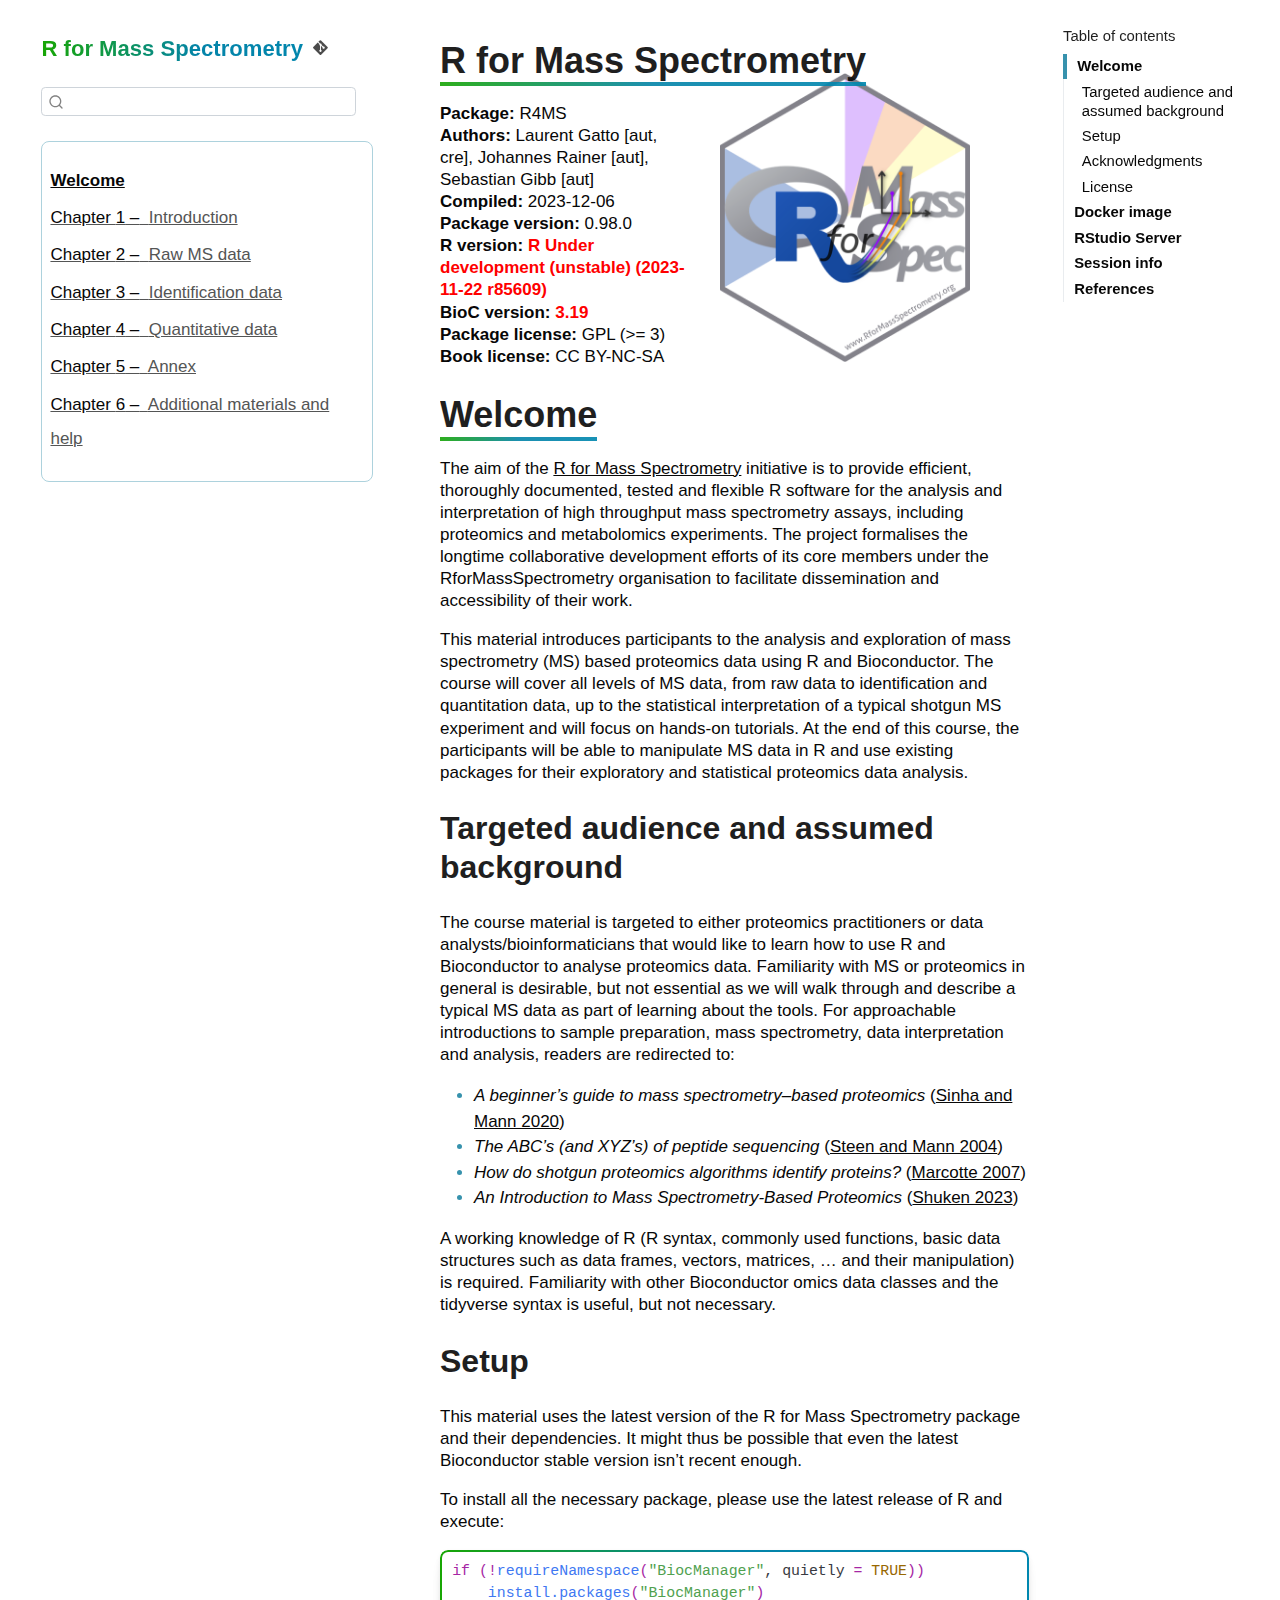
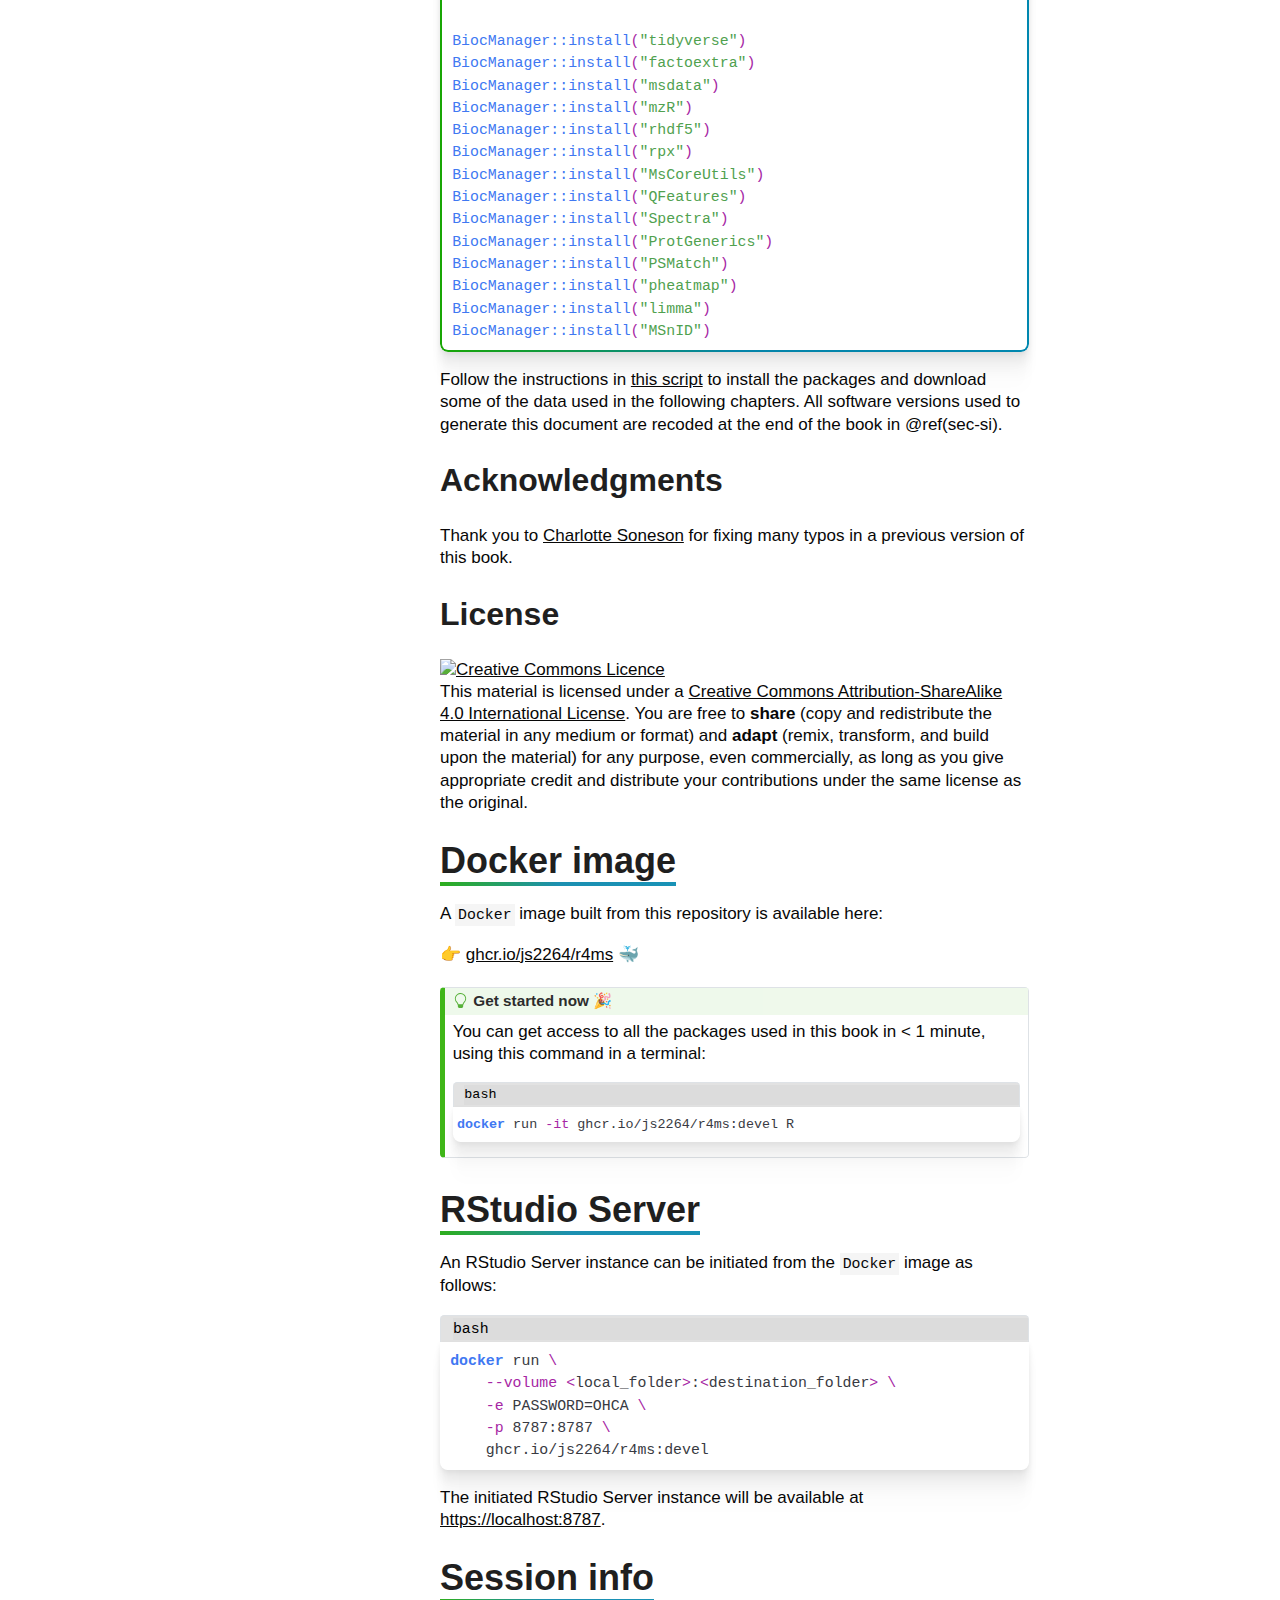
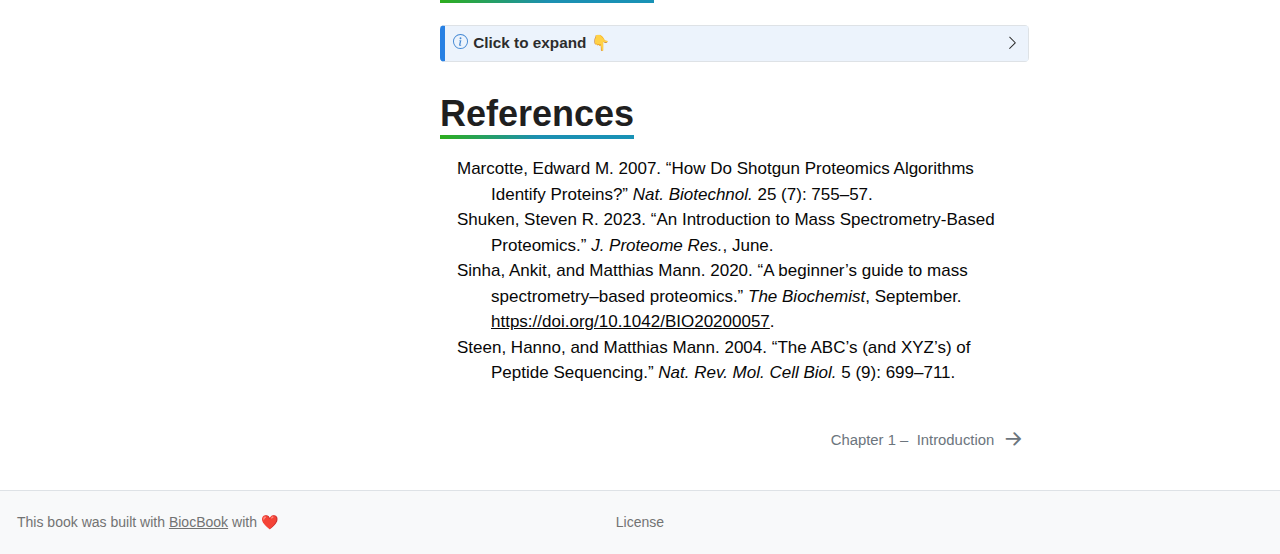
==== commit 1a14bd21: "Deploying to gh-pages from @ js2264/R4MS@c4e9b7102f469d3c78adcb54688e34909185f1a1 🚀" ====
--- a/docs/devel/index.html
+++ b/docs/devel/index.html
@@ -236,7 +236,7 @@
   
 
 </header><p><img src="assets/cover.png" title="R for Mass Spectrometry" class="quarto-cover-image img-fluid"></p>
-<p><strong>Package:</strong> R4MS<br><strong>Authors:</strong> Laurent Gatto [aut, cre], Johannes Rainer [aut], Sebastian Gibb [aut]<br><strong>Compiled:</strong> 2023-12-05<br><strong>Package version:</strong> 0.98.0<br><strong>R version:</strong> <b style="color:red;">R Under development (unstable) (2023-11-22 r85609)</b><br><strong>BioC version:</strong> <b style="color:red;">3.19</b><br><strong>License:</strong> GPL (&gt;= 3)<br></p>
+<p><strong>Package:</strong> R4MS<br><strong>Authors:</strong> Laurent Gatto [aut, cre], Johannes Rainer [aut], Sebastian Gibb [aut]<br><strong>Compiled:</strong> 2023-12-06<br><strong>Package version:</strong> 0.98.0<br><strong>R version:</strong> <b style="color:red;">R Under development (unstable) (2023-11-22 r85609)</b><br><strong>BioC version:</strong> <b style="color:red;">3.19</b><br><strong>Package license:</strong> GPL (&gt;= 3)<br><strong>Book license:</strong> CC BY-NC-SA<br></p>
 <section id="welcome" class="level1 unnumbered"><h1 class="unnumbered">Welcome</h1>
 <p>The aim of the <a href="https://www.rformassspectrometry.org/">R for Mass Spectrometry</a> initiative is to provide efficient, thoroughly documented, tested and flexible R software for the analysis and interpretation of high throughput mass spectrometry assays, including proteomics and metabolomics experiments. The project formalises the longtime collaborative development efforts of its core members under the RforMassSpectrometry organisation to facilitate dissemination and accessibility of their work.</p>
 <p>This material introduces participants to the analysis and exploration of mass spectrometry (MS) based proteomics data using R and Bioconductor. The course will cover all levels of MS data, from raw data to identification and quantitation data, up to the statistical interpretation of a typical shotgun MS experiment and will focus on hands-on tutorials. At the end of this course, the participants will be able to manipulate MS data in R and use existing packages for their exploratory and statistical proteomics data analysis.</p>
@@ -351,7 +351,7 @@
 <span><span class="co">##   collate  C</span></span>
 <span><span class="co">##   ctype    en_US.UTF-8</span></span>
 <span><span class="co">##   tz       Etc/UTC</span></span>
-<span><span class="co">##   date     2023-12-05</span></span>
+<span><span class="co">##   date     2023-12-06</span></span>
 <span><span class="co">##   pandoc   3.1.1 @ /usr/local/bin/ (via rmarkdown)</span></span>
 <span><span class="co">##  </span></span>
 <span><span class="co">##  ─ Packages ────────────────────────────────────────────────────────────────</span></span>
@@ -454,7 +454,7 @@
 <span><span class="co">##   gargle                   1.5.2      2023-07-20 [2] CRAN (R 4.4.0)</span></span>
 <span><span class="co">##   generics                 0.1.3      2022-07-05 [2] CRAN (R 4.4.0)</span></span>
 <span><span class="co">##   GenomeInfoDb           * 1.39.1     2023-11-08 [2] Bioconductor</span></span>
-<span><span class="co">##   GenomeInfoDbData         1.2.11     2023-12-05 [2] Bioconductor</span></span>
+<span><span class="co">##   GenomeInfoDbData         1.2.11     2023-12-06 [2] Bioconductor</span></span>
 <span><span class="co">##   GenomicRanges          * 1.55.1     2023-10-29 [2] Bioconductor</span></span>
 <span><span class="co">##   gert                     2.0.1      2023-12-04 [2] CRAN (R 4.4.0)</span></span>
 <span><span class="co">##   ggplot2                  3.4.4      2023-10-12 [2] CRAN (R 4.4.0)</span></span>
@@ -479,7 +479,7 @@
 <span><span class="co">##   highr                    0.10       2022-12-22 [2] CRAN (R 4.4.0)</span></span>
 <span><span class="co">##   hms                      1.1.3      2023-03-21 [2] CRAN (R 4.4.0)</span></span>
 <span><span class="co">##   htmltools                0.5.7      2023-11-03 [2] CRAN (R 4.4.0)</span></span>
-<span><span class="co">##   htmlwidgets              1.6.3      2023-11-22 [2] CRAN (R 4.4.0)</span></span>
+<span><span class="co">##   htmlwidgets              1.6.4      2023-12-06 [2] CRAN (R 4.4.0)</span></span>
 <span><span class="co">##   httpuv                   1.6.12     2023-10-23 [2] CRAN (R 4.4.0)</span></span>
 <span><span class="co">##   httr                     1.4.7      2023-08-15 [2] CRAN (R 4.4.0)</span></span>
 <span><span class="co">##   httr2                    1.0.0      2023-11-14 [2] CRAN (R 4.4.0)</span></span>
@@ -577,7 +577,7 @@
 <span><span class="co">##   R.methodsS3              1.8.2      2022-06-13 [2] CRAN (R 4.4.0)</span></span>
 <span><span class="co">##   R.oo                     1.25.0     2022-06-12 [2] CRAN (R 4.4.0)</span></span>
 <span><span class="co">##   R.utils                  2.12.3     2023-11-18 [2] CRAN (R 4.4.0)</span></span>
-<span><span class="co">##   R4MS                     0.98.0     2023-12-05 [1] local</span></span>
+<span><span class="co">##   R4MS                     0.98.0     2023-12-06 [1] Bioconductor</span></span>
 <span><span class="co">##   R6                       2.5.1      2021-08-19 [2] CRAN (R 4.4.0)</span></span>
 <span><span class="co">##   ragg                     1.2.6      2023-10-10 [2] CRAN (R 4.4.0)</span></span>
 <span><span class="co">##   rappdirs                 0.3.3      2021-01-31 [2] CRAN (R 4.4.0)</span></span>
@@ -613,7 +613,7 @@
 <span><span class="co">##   rvest                    1.0.3      2022-08-19 [2] CRAN (R 4.4.0)</span></span>
 <span><span class="co">##   S4Arrays                 1.3.1      2023-11-27 [2] Bioconductor 3.19 (R 4.4.0)</span></span>
 <span><span class="co">##   S4Vectors              * 0.41.2     2023-11-23 [2] Bioconductor 3.19 (R 4.4.0)</span></span>
-<span><span class="co">##   sass                     0.4.7      2023-07-15 [2] CRAN (R 4.4.0)</span></span>
+<span><span class="co">##   sass                     0.4.8      2023-12-06 [2] CRAN (R 4.4.0)</span></span>
 <span><span class="co">##   scales                   1.3.0      2023-11-28 [2] CRAN (R 4.4.0)</span></span>
 <span><span class="co">##   scatterplot3d            0.3-44     2023-05-05 [2] CRAN (R 4.4.0)</span></span>
 <span><span class="co">##   selectr                  0.4-2      2019-11-20 [2] CRAN (R 4.4.0)</span></span>
@@ -658,7 +658,7 @@
 <span><span class="co">##   vctrs                    0.6.5      2023-12-01 [2] CRAN (R 4.4.0)</span></span>
 <span><span class="co">##   viridis                  0.6.4      2023-07-22 [2] CRAN (R 4.4.0)</span></span>
 <span><span class="co">##   viridisLite              0.4.2      2023-05-02 [2] CRAN (R 4.4.0)</span></span>
-<span><span class="co">##   vroom                    1.6.4      2023-10-02 [2] CRAN (R 4.4.0)</span></span>
+<span><span class="co">##   vroom                    1.6.5      2023-12-05 [2] CRAN (R 4.4.0)</span></span>
 <span><span class="co">##   vsn                      3.71.0     2023-10-24 [2] Bioconductor</span></span>
 <span><span class="co">##   waldo                    0.5.2      2023-11-02 [2] CRAN (R 4.4.0)</span></span>
 <span><span class="co">##   whisker                  0.4.1      2022-12-05 [2] CRAN (R 4.4.0)</span></span>
@@ -674,7 +674,7 @@
 <span><span class="co">##   zip                      2.3.0      2023-04-17 [2] CRAN (R 4.4.0)</span></span>
 <span><span class="co">##   zlibbioc                 1.49.0     2023-10-24 [2] Bioconductor</span></span>
 <span><span class="co">##  </span></span>
-<span><span class="co">##   [1] /tmp/RtmprHELnn/Rinstb11e9890</span></span>
+<span><span class="co">##   [1] /tmp/Rtmp3ekGd8/Rinstb49b62fa8</span></span>
 <span><span class="co">##   [2] /usr/local/lib/R/site-library</span></span>
 <span><span class="co">##   [3] /usr/local/lib/R/library</span></span>
 <span><span class="co">##  </span></span>
@@ -944,8 +944,12 @@
 <footer class="footer"><div class="nav-footer">
     <div class="nav-footer-left">This book was built with <a href="https://github.com/js2264/BiocBook/">BiocBook</a> with <span class="emoji" data-emoji="heart">❤️</span></div>   
     <div class="nav-footer-center">
-      &nbsp;
-    </div>
+      <ul class="footer-items list-unstyled">
+<li class="nav-item">
+    <a class="nav-link" href="./LICENSE.html">License</a>
+  </li>  
+</ul>
+</div>
     <div class="nav-footer-right">
       &nbsp;
     </div>
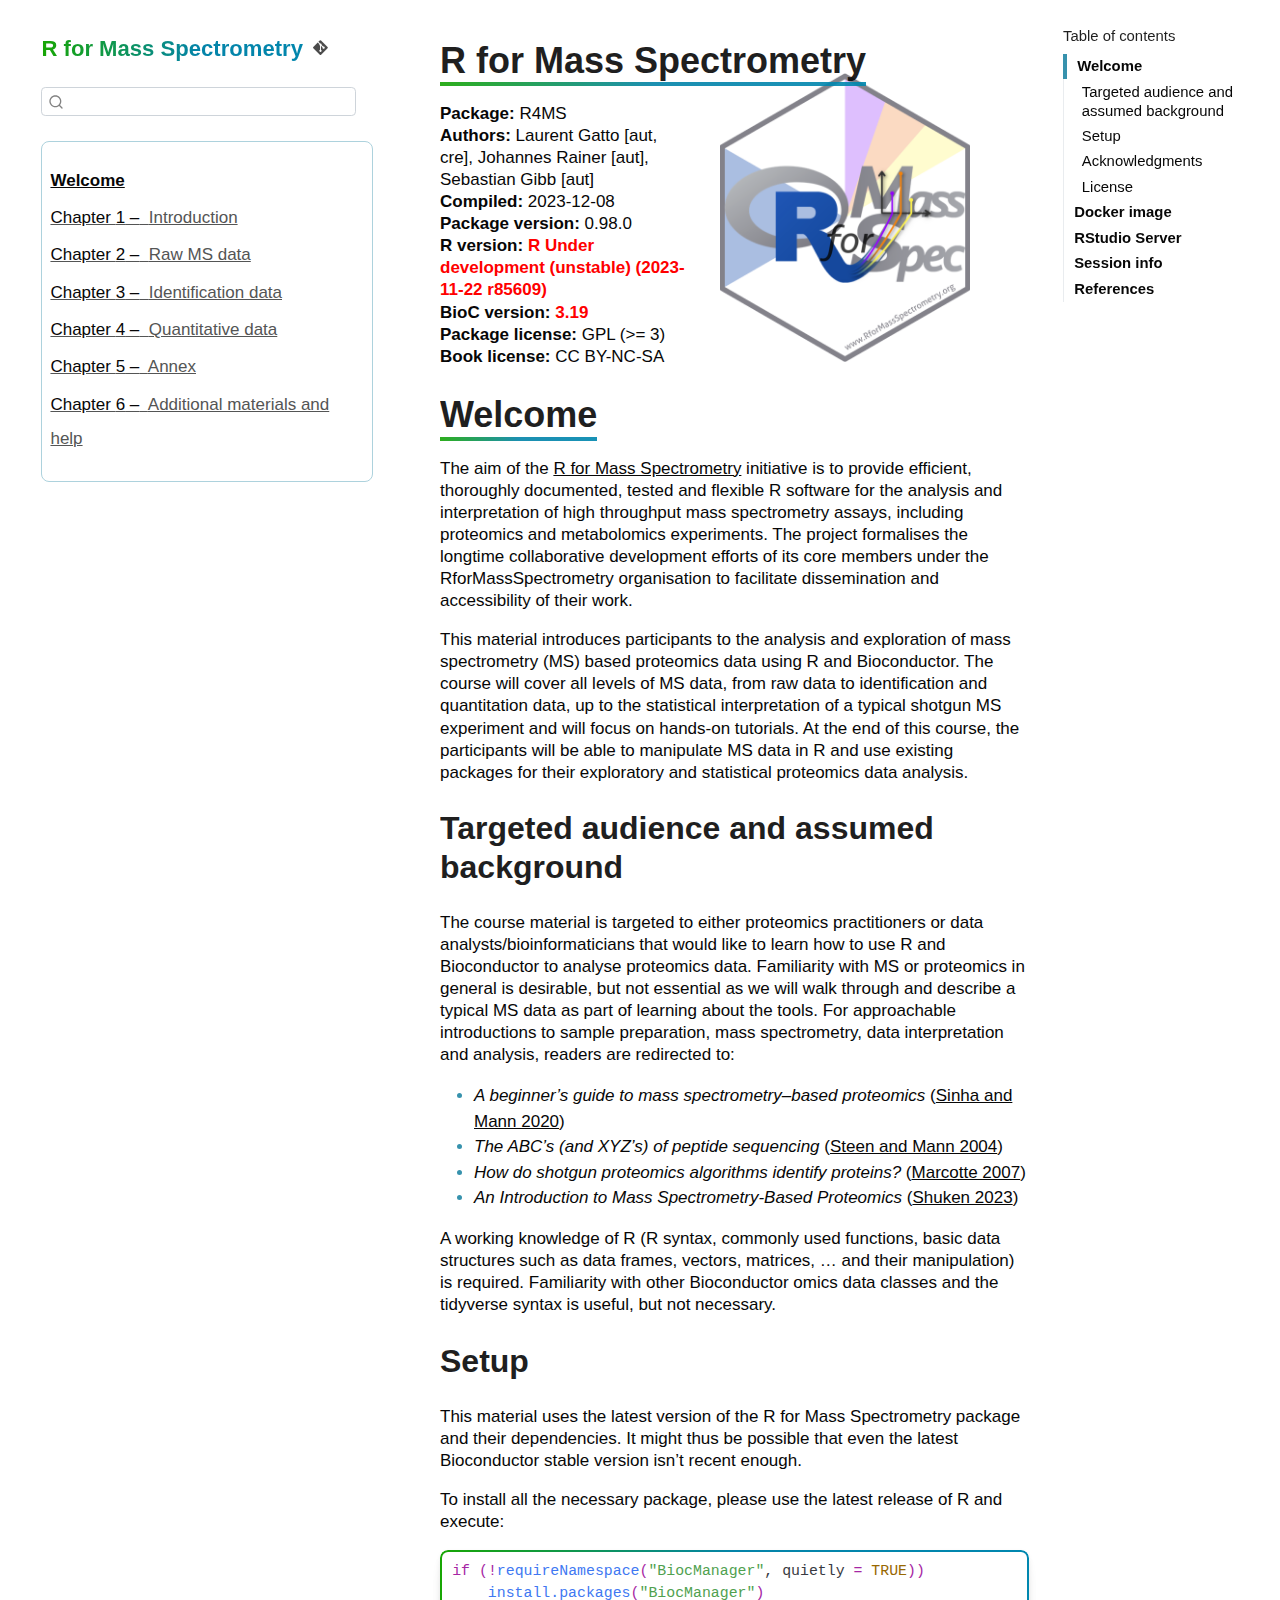
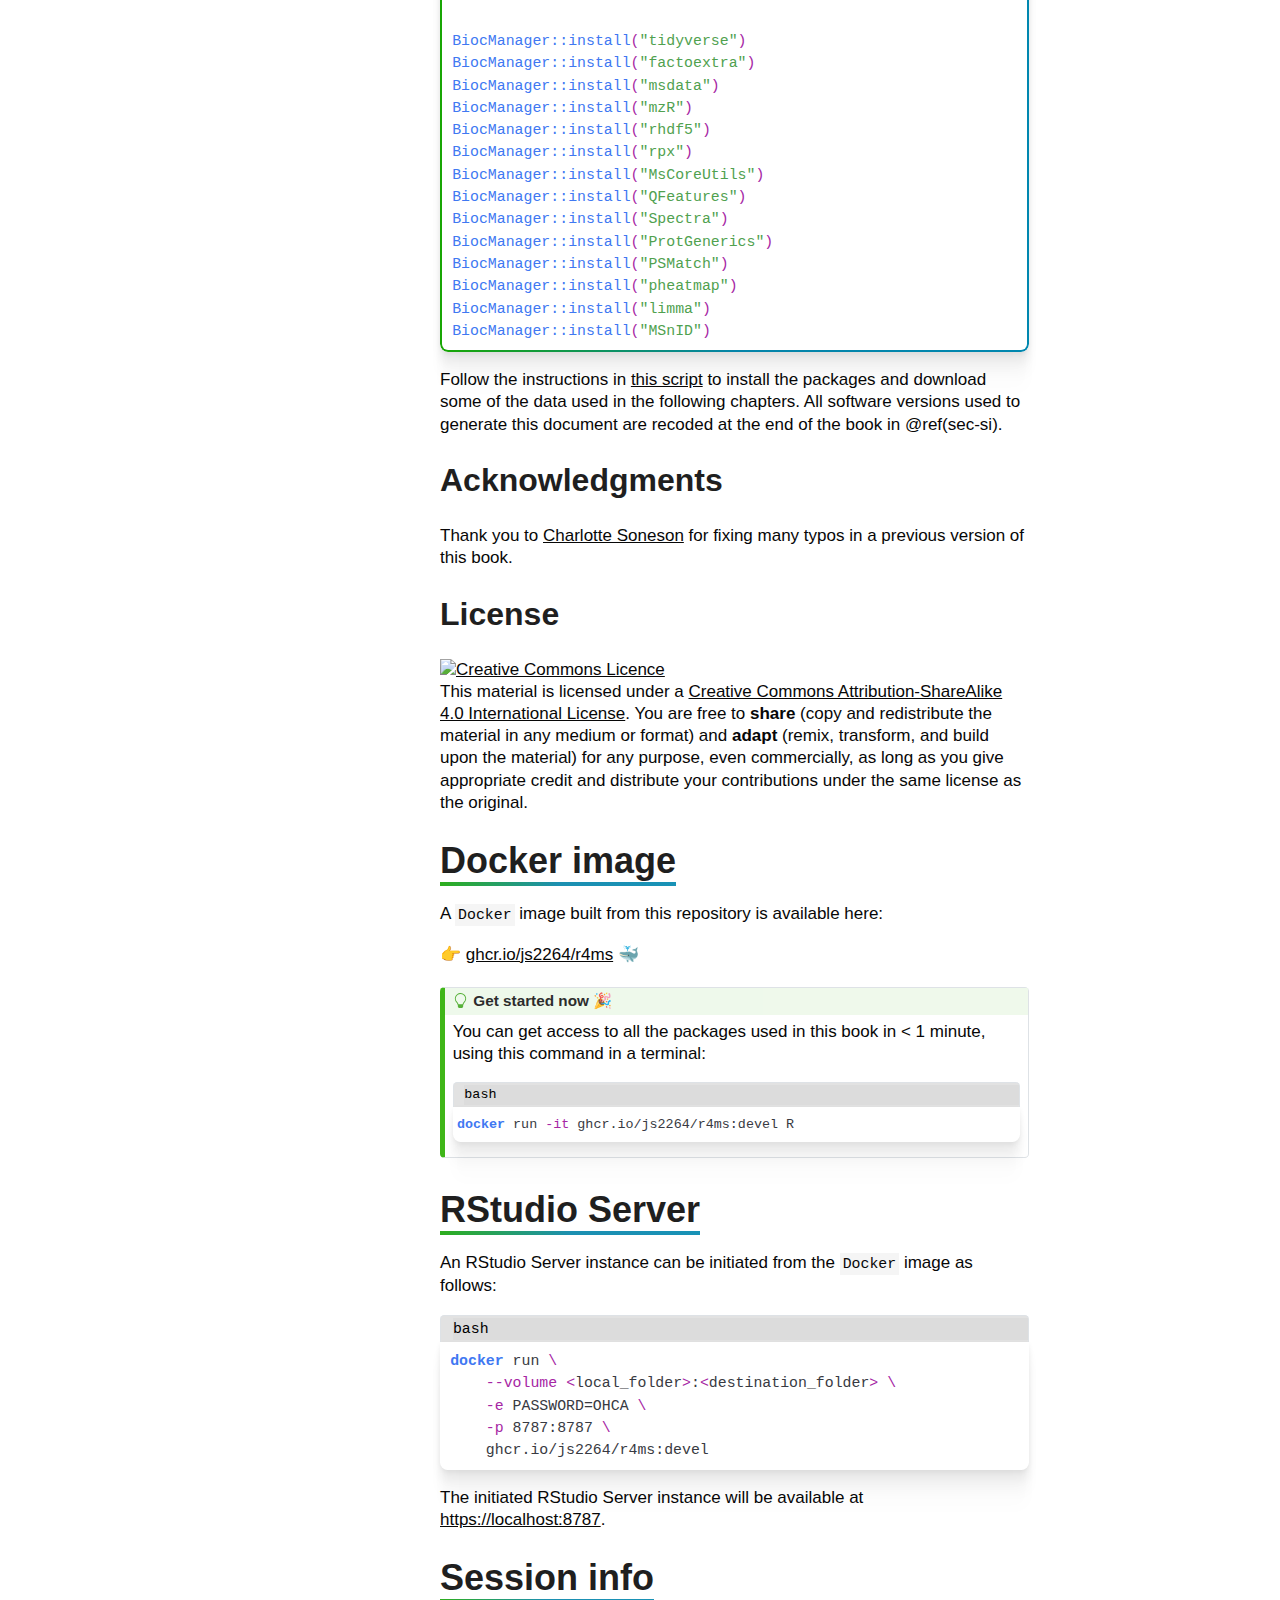
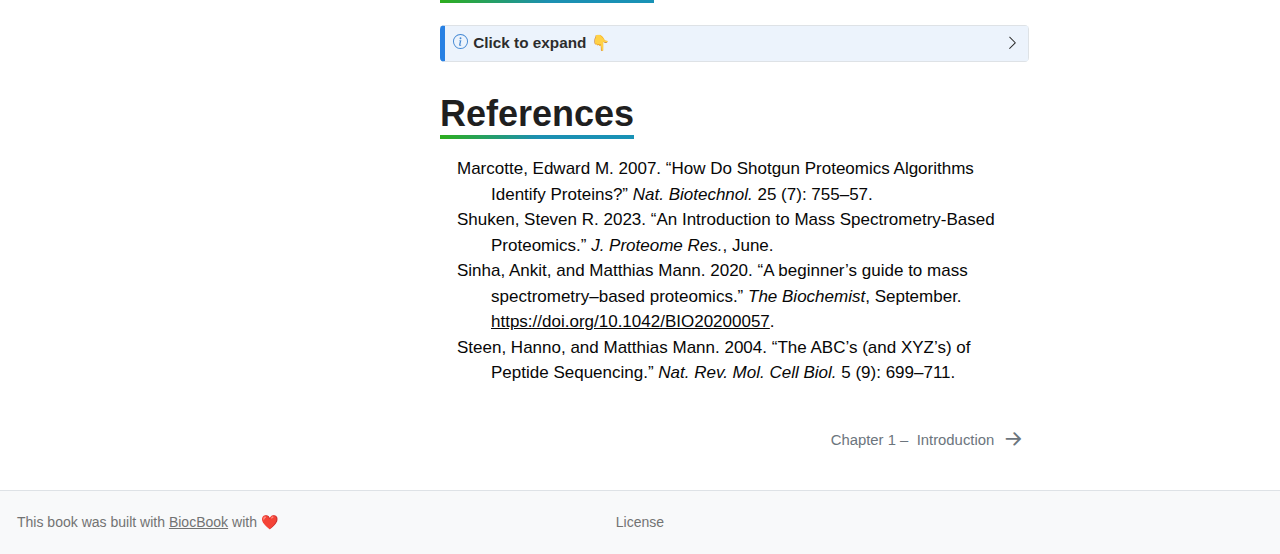
==== commit 53115517: "Deploying to gh-pages from @ js2264/R4MS@855e8c536ba72e45a3a64aa0d9a716caa7a786c1 🚀" ====
--- a/docs/devel/index.html
+++ b/docs/devel/index.html
@@ -236,7 +236,7 @@
   
 
 </header><p><img src="assets/cover.png" title="R for Mass Spectrometry" class="quarto-cover-image img-fluid"></p>
-<p><strong>Package:</strong> R4MS<br><strong>Authors:</strong> Laurent Gatto [aut, cre], Johannes Rainer [aut], Sebastian Gibb [aut]<br><strong>Compiled:</strong> 2023-12-06<br><strong>Package version:</strong> 0.98.0<br><strong>R version:</strong> <b style="color:red;">R Under development (unstable) (2023-11-22 r85609)</b><br><strong>BioC version:</strong> <b style="color:red;">3.19</b><br><strong>Package license:</strong> GPL (&gt;= 3)<br><strong>Book license:</strong> CC BY-NC-SA<br></p>
+<p><strong>Package:</strong> R4MS<br><strong>Authors:</strong> Laurent Gatto [aut, cre], Johannes Rainer [aut], Sebastian Gibb [aut]<br><strong>Compiled:</strong> 2023-12-08<br><strong>Package version:</strong> 0.98.0<br><strong>R version:</strong> <b style="color:red;">R Under development (unstable) (2023-11-22 r85609)</b><br><strong>BioC version:</strong> <b style="color:red;">3.19</b><br><strong>Package license:</strong> GPL (&gt;= 3)<br><strong>Book license:</strong> CC BY-NC-SA<br></p>
 <section id="welcome" class="level1 unnumbered"><h1 class="unnumbered">Welcome</h1>
 <p>The aim of the <a href="https://www.rformassspectrometry.org/">R for Mass Spectrometry</a> initiative is to provide efficient, thoroughly documented, tested and flexible R software for the analysis and interpretation of high throughput mass spectrometry assays, including proteomics and metabolomics experiments. The project formalises the longtime collaborative development efforts of its core members under the RforMassSpectrometry organisation to facilitate dissemination and accessibility of their work.</p>
 <p>This material introduces participants to the analysis and exploration of mass spectrometry (MS) based proteomics data using R and Bioconductor. The course will cover all levels of MS data, from raw data to identification and quantitation data, up to the statistical interpretation of a typical shotgun MS experiment and will focus on hands-on tutorials. At the end of this course, the participants will be able to manipulate MS data in R and use existing packages for their exploratory and statistical proteomics data analysis.</p>
@@ -351,7 +351,7 @@
 <span><span class="co">##   collate  C</span></span>
 <span><span class="co">##   ctype    en_US.UTF-8</span></span>
 <span><span class="co">##   tz       Etc/UTC</span></span>
-<span><span class="co">##   date     2023-12-06</span></span>
+<span><span class="co">##   date     2023-12-08</span></span>
 <span><span class="co">##   pandoc   3.1.1 @ /usr/local/bin/ (via rmarkdown)</span></span>
 <span><span class="co">##  </span></span>
 <span><span class="co">##  ─ Packages ────────────────────────────────────────────────────────────────</span></span>
@@ -413,7 +413,7 @@
 <span><span class="co">##   crayon                   1.5.2      2022-09-29 [2] CRAN (R 4.4.0)</span></span>
 <span><span class="co">##   credentials              2.0.1      2023-09-06 [2] CRAN (R 4.4.0)</span></span>
 <span><span class="co">##   crosstalk                1.2.1      2023-11-23 [2] CRAN (R 4.4.0)</span></span>
-<span><span class="co">##   curl                     5.1.0      2023-10-02 [2] CRAN (R 4.4.0)</span></span>
+<span><span class="co">##   curl                     5.2.0      2023-12-08 [2] CRAN (R 4.4.0)</span></span>
 <span><span class="co">##   data.table               1.14.8     2023-02-17 [2] CRAN (R 4.4.0)</span></span>
 <span><span class="co">##   datasets               * 4.4.0      2023-11-26 [3] local</span></span>
 <span><span class="co">##   DBI                      1.1.3      2022-06-18 [2] CRAN (R 4.4.0)</span></span>
@@ -438,7 +438,7 @@
 <span><span class="co">##   evaluate                 0.23       2023-11-01 [2] CRAN (R 4.4.0)</span></span>
 <span><span class="co">##   factoextra               1.0.7      2020-04-01 [2] CRAN (R 4.4.0)</span></span>
 <span><span class="co">##   FactoMineR               2.9        2023-10-12 [2] CRAN (R 4.4.0)</span></span>
-<span><span class="co">##   fansi                    1.0.5      2023-10-08 [2] CRAN (R 4.4.0)</span></span>
+<span><span class="co">##   fansi                    1.0.6      2023-12-08 [2] CRAN (R 4.4.0)</span></span>
 <span><span class="co">##   farver                   2.1.1      2022-07-06 [2] CRAN (R 4.4.0)</span></span>
 <span><span class="co">##   fastmap                  1.1.1      2023-02-24 [2] CRAN (R 4.4.0)</span></span>
 <span><span class="co">##   filelock                 1.0.2      2018-10-05 [2] CRAN (R 4.4.0)</span></span>
@@ -454,7 +454,7 @@
 <span><span class="co">##   gargle                   1.5.2      2023-07-20 [2] CRAN (R 4.4.0)</span></span>
 <span><span class="co">##   generics                 0.1.3      2022-07-05 [2] CRAN (R 4.4.0)</span></span>
 <span><span class="co">##   GenomeInfoDb           * 1.39.1     2023-11-08 [2] Bioconductor</span></span>
-<span><span class="co">##   GenomeInfoDbData         1.2.11     2023-12-06 [2] Bioconductor</span></span>
+<span><span class="co">##   GenomeInfoDbData         1.2.11     2023-12-08 [2] Bioconductor</span></span>
 <span><span class="co">##   GenomicRanges          * 1.55.1     2023-10-29 [2] Bioconductor</span></span>
 <span><span class="co">##   gert                     2.0.1      2023-12-04 [2] CRAN (R 4.4.0)</span></span>
 <span><span class="co">##   ggplot2                  3.4.4      2023-10-12 [2] CRAN (R 4.4.0)</span></span>
@@ -480,7 +480,7 @@
 <span><span class="co">##   hms                      1.1.3      2023-03-21 [2] CRAN (R 4.4.0)</span></span>
 <span><span class="co">##   htmltools                0.5.7      2023-11-03 [2] CRAN (R 4.4.0)</span></span>
 <span><span class="co">##   htmlwidgets              1.6.4      2023-12-06 [2] CRAN (R 4.4.0)</span></span>
-<span><span class="co">##   httpuv                   1.6.12     2023-10-23 [2] CRAN (R 4.4.0)</span></span>
+<span><span class="co">##   httpuv                   1.6.13     2023-12-06 [2] CRAN (R 4.4.0)</span></span>
 <span><span class="co">##   httr                     1.4.7      2023-08-15 [2] CRAN (R 4.4.0)</span></span>
 <span><span class="co">##   httr2                    1.0.0      2023-11-14 [2] CRAN (R 4.4.0)</span></span>
 <span><span class="co">##   ids                      1.0.1      2017-05-31 [2] CRAN (R 4.4.0)</span></span>
@@ -499,7 +499,7 @@
 <span><span class="co">##   knitr                    1.45       2023-10-30 [2] CRAN (R 4.4.0)</span></span>
 <span><span class="co">##   labeling                 0.4.3      2023-08-29 [2] CRAN (R 4.4.0)</span></span>
 <span><span class="co">##   lambda.r                 1.2.4      2019-09-18 [2] CRAN (R 4.4.0)</span></span>
-<span><span class="co">##   later                    1.3.1      2023-05-02 [2] CRAN (R 4.4.0)</span></span>
+<span><span class="co">##   later                    1.3.2      2023-12-06 [2] CRAN (R 4.4.0)</span></span>
 <span><span class="co">##   lattice                  0.22-5     2023-10-24 [3] CRAN (R 4.4.0)</span></span>
 <span><span class="co">##   lazyeval                 0.2.2      2019-03-15 [2] CRAN (R 4.4.0)</span></span>
 <span><span class="co">##   leaps                    3.1        2020-01-16 [2] CRAN (R 4.4.0)</span></span>
@@ -563,7 +563,7 @@
 <span><span class="co">##   prettyunits              1.2.0      2023-09-24 [2] CRAN (R 4.4.0)</span></span>
 <span><span class="co">##   processx                 3.8.2      2023-06-30 [2] CRAN (R 4.4.0)</span></span>
 <span><span class="co">##   profvis                  0.3.8      2023-05-02 [2] CRAN (R 4.4.0)</span></span>
-<span><span class="co">##   progress                 1.2.2      2019-05-16 [2] CRAN (R 4.4.0)</span></span>
+<span><span class="co">##   progress                 1.2.3      2023-12-06 [2] CRAN (R 4.4.0)</span></span>
 <span><span class="co">##   promises                 1.2.1      2023-08-10 [2] CRAN (R 4.4.0)</span></span>
 <span><span class="co">##   ProtGenerics           * 1.35.0     2023-10-24 [2] Bioconductor</span></span>
 <span><span class="co">##   ps                       1.7.5      2023-04-18 [2] CRAN (R 4.4.0)</span></span>
@@ -577,7 +577,7 @@
 <span><span class="co">##   R.methodsS3              1.8.2      2022-06-13 [2] CRAN (R 4.4.0)</span></span>
 <span><span class="co">##   R.oo                     1.25.0     2022-06-12 [2] CRAN (R 4.4.0)</span></span>
 <span><span class="co">##   R.utils                  2.12.3     2023-11-18 [2] CRAN (R 4.4.0)</span></span>
-<span><span class="co">##   R4MS                     0.98.0     2023-12-06 [1] Bioconductor</span></span>
+<span><span class="co">##   R4MS                     0.98.0     2023-12-08 [1] Bioconductor</span></span>
 <span><span class="co">##   R6                       2.5.1      2021-08-19 [2] CRAN (R 4.4.0)</span></span>
 <span><span class="co">##   ragg                     1.2.6      2023-10-10 [2] CRAN (R 4.4.0)</span></span>
 <span><span class="co">##   rappdirs                 0.3.3      2021-01-31 [2] CRAN (R 4.4.0)</span></span>
@@ -605,7 +605,7 @@
 <span><span class="co">##   rprojroot                2.0.4      2023-11-05 [2] CRAN (R 4.4.0)</span></span>
 <span><span class="co">##   rpx                      2.11.0     2023-10-24 [2] Bioconductor</span></span>
 <span><span class="co">##   rsconnect                1.1.1      2023-10-04 [2] CRAN (R 4.4.0)</span></span>
-<span><span class="co">##   RSQLite                  2.3.3      2023-11-04 [2] CRAN (R 4.4.0)</span></span>
+<span><span class="co">##   RSQLite                  2.3.4      2023-12-08 [2] CRAN (R 4.4.0)</span></span>
 <span><span class="co">##   rstatix                  0.7.2      2023-02-01 [2] CRAN (R 4.4.0)</span></span>
 <span><span class="co">##   rstudioapi               0.15.0     2023-07-07 [2] CRAN (R 4.4.0)</span></span>
 <span><span class="co">##   RUnit                    0.4.32     2018-05-18 [2] CRAN (R 4.4.0)</span></span>
@@ -625,7 +625,7 @@
 <span><span class="co">##   SparseArray              1.3.1      2023-11-07 [2] Bioconductor</span></span>
 <span><span class="co">##   SparseM                  1.81       2021-02-18 [2] CRAN (R 4.4.0)</span></span>
 <span><span class="co">##   spatial                  7.3-17     2023-07-20 [3] CRAN (R 4.4.0)</span></span>
-<span><span class="co">##   Spectra                * 1.13.2     2023-11-30 [2] Bioconductor 3.19 (R 4.4.0)</span></span>
+<span><span class="co">##   Spectra                * 1.13.3     2023-12-06 [2] Bioconductor 3.19 (R 4.4.0)</span></span>
 <span><span class="co">##   splines                  4.4.0      2023-11-26 [3] local</span></span>
 <span><span class="co">##   statmod                  1.5.0      2023-01-06 [2] CRAN (R 4.4.0)</span></span>
 <span><span class="co">##   stats                  * 4.4.0      2023-11-26 [3] local</span></span>
@@ -674,7 +674,7 @@
 <span><span class="co">##   zip                      2.3.0      2023-04-17 [2] CRAN (R 4.4.0)</span></span>
 <span><span class="co">##   zlibbioc                 1.49.0     2023-10-24 [2] Bioconductor</span></span>
 <span><span class="co">##  </span></span>
-<span><span class="co">##   [1] /tmp/Rtmp3ekGd8/Rinstb49b62fa8</span></span>
+<span><span class="co">##   [1] /tmp/RtmpTlovgJ/Rinstb7d206d67</span></span>
 <span><span class="co">##   [2] /usr/local/lib/R/site-library</span></span>
 <span><span class="co">##   [3] /usr/local/lib/R/library</span></span>
 <span><span class="co">##  </span></span>
